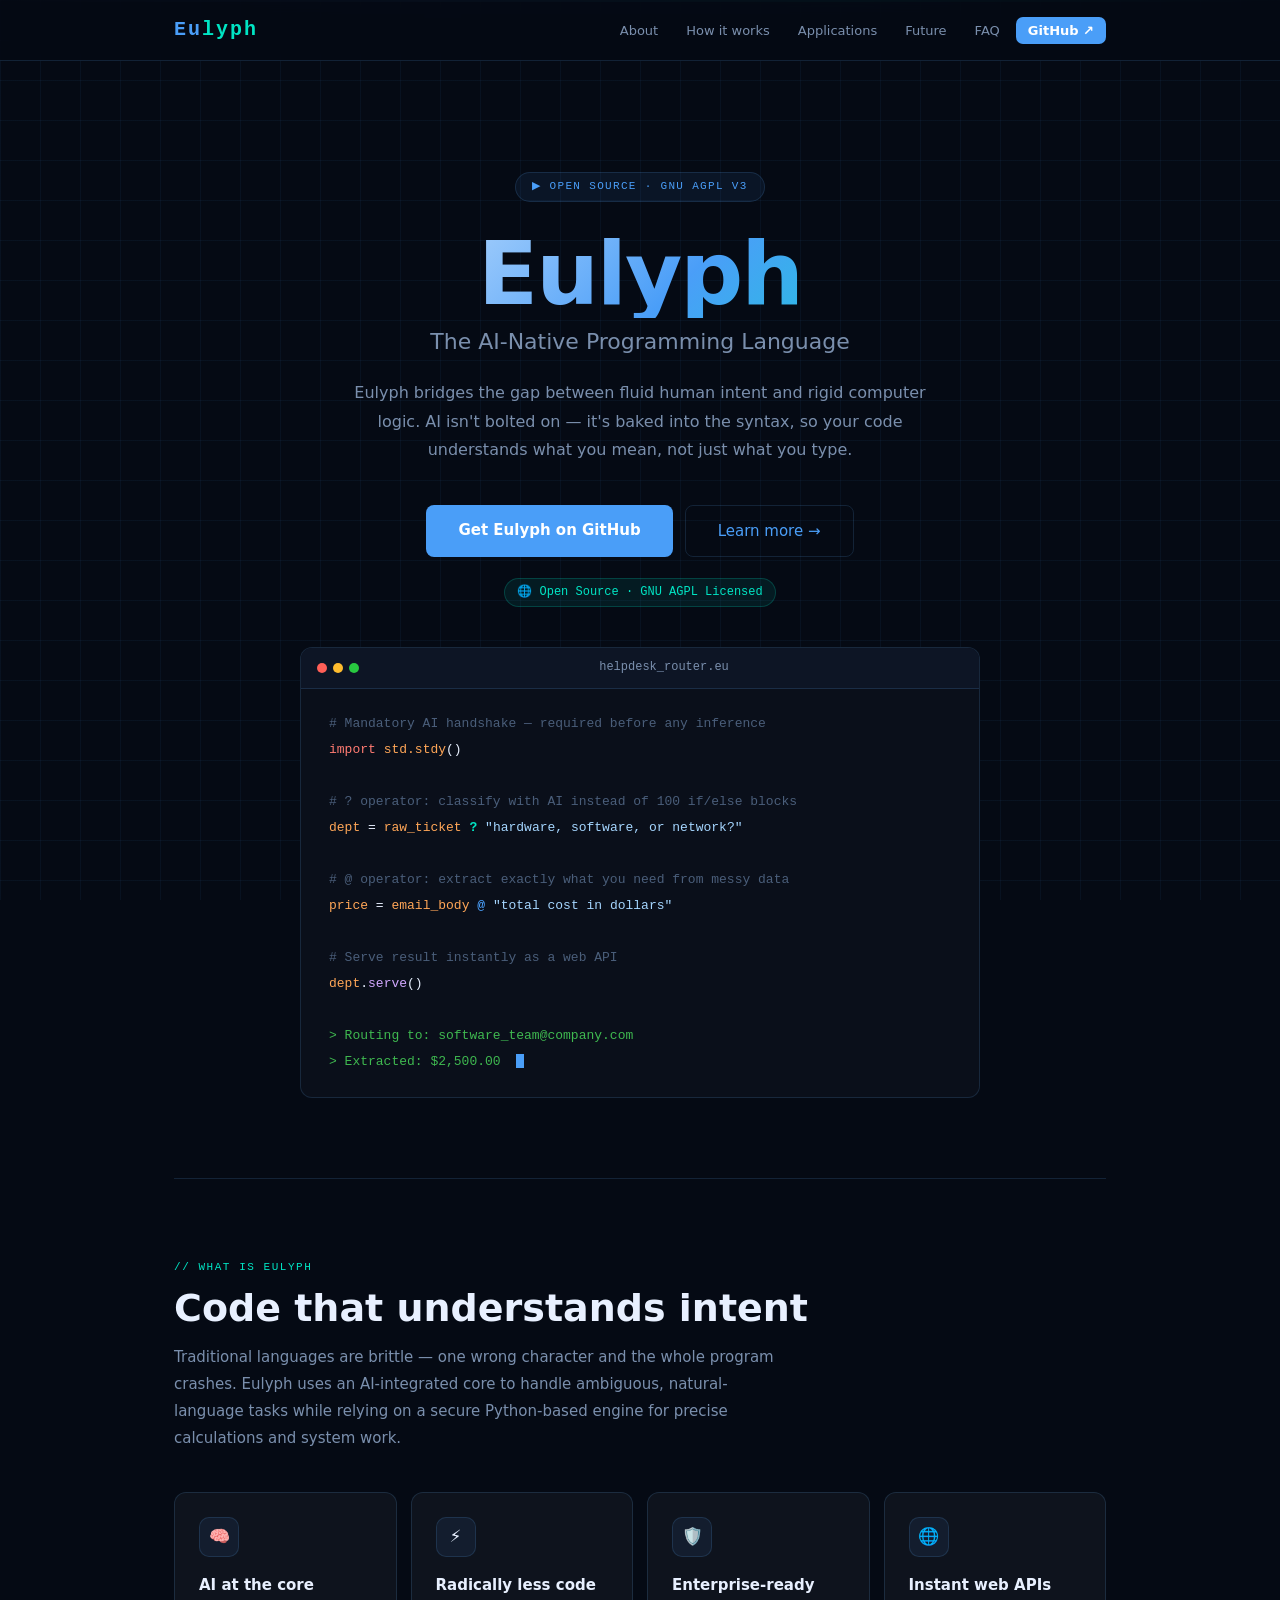
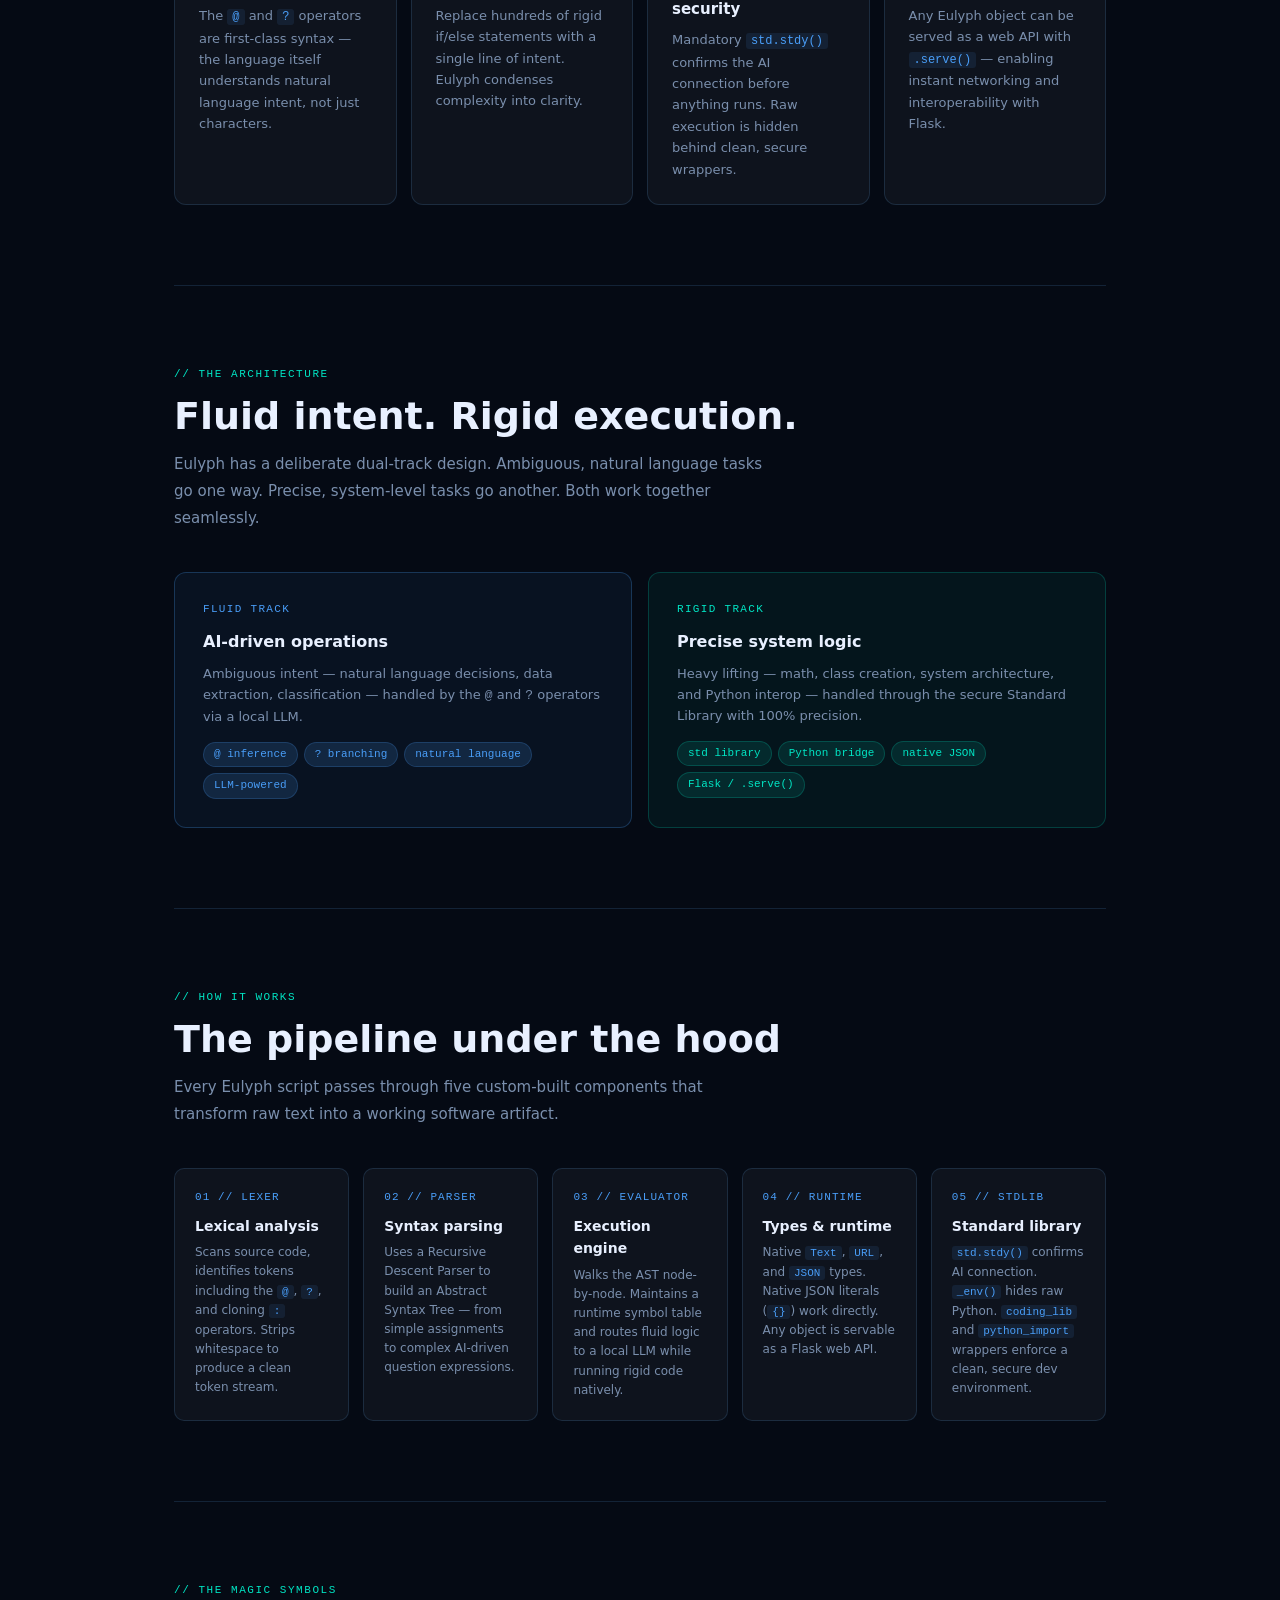
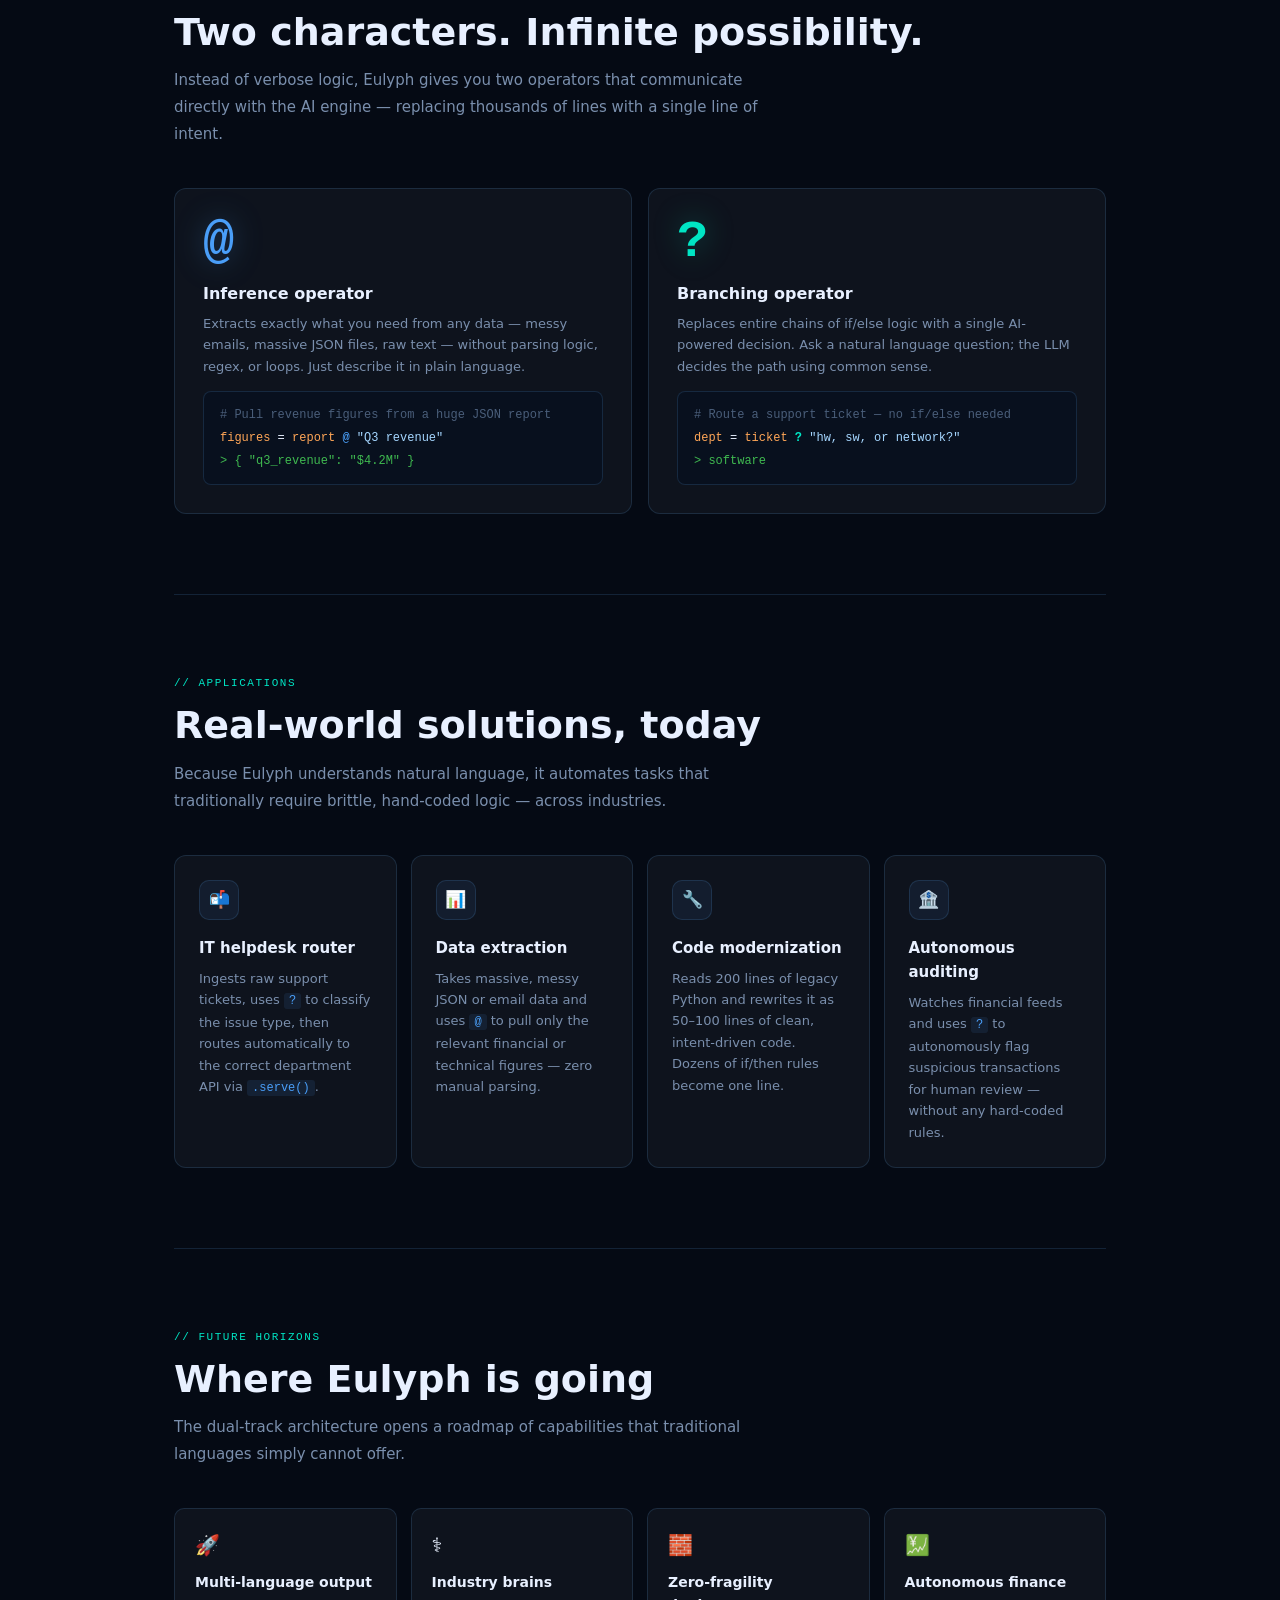
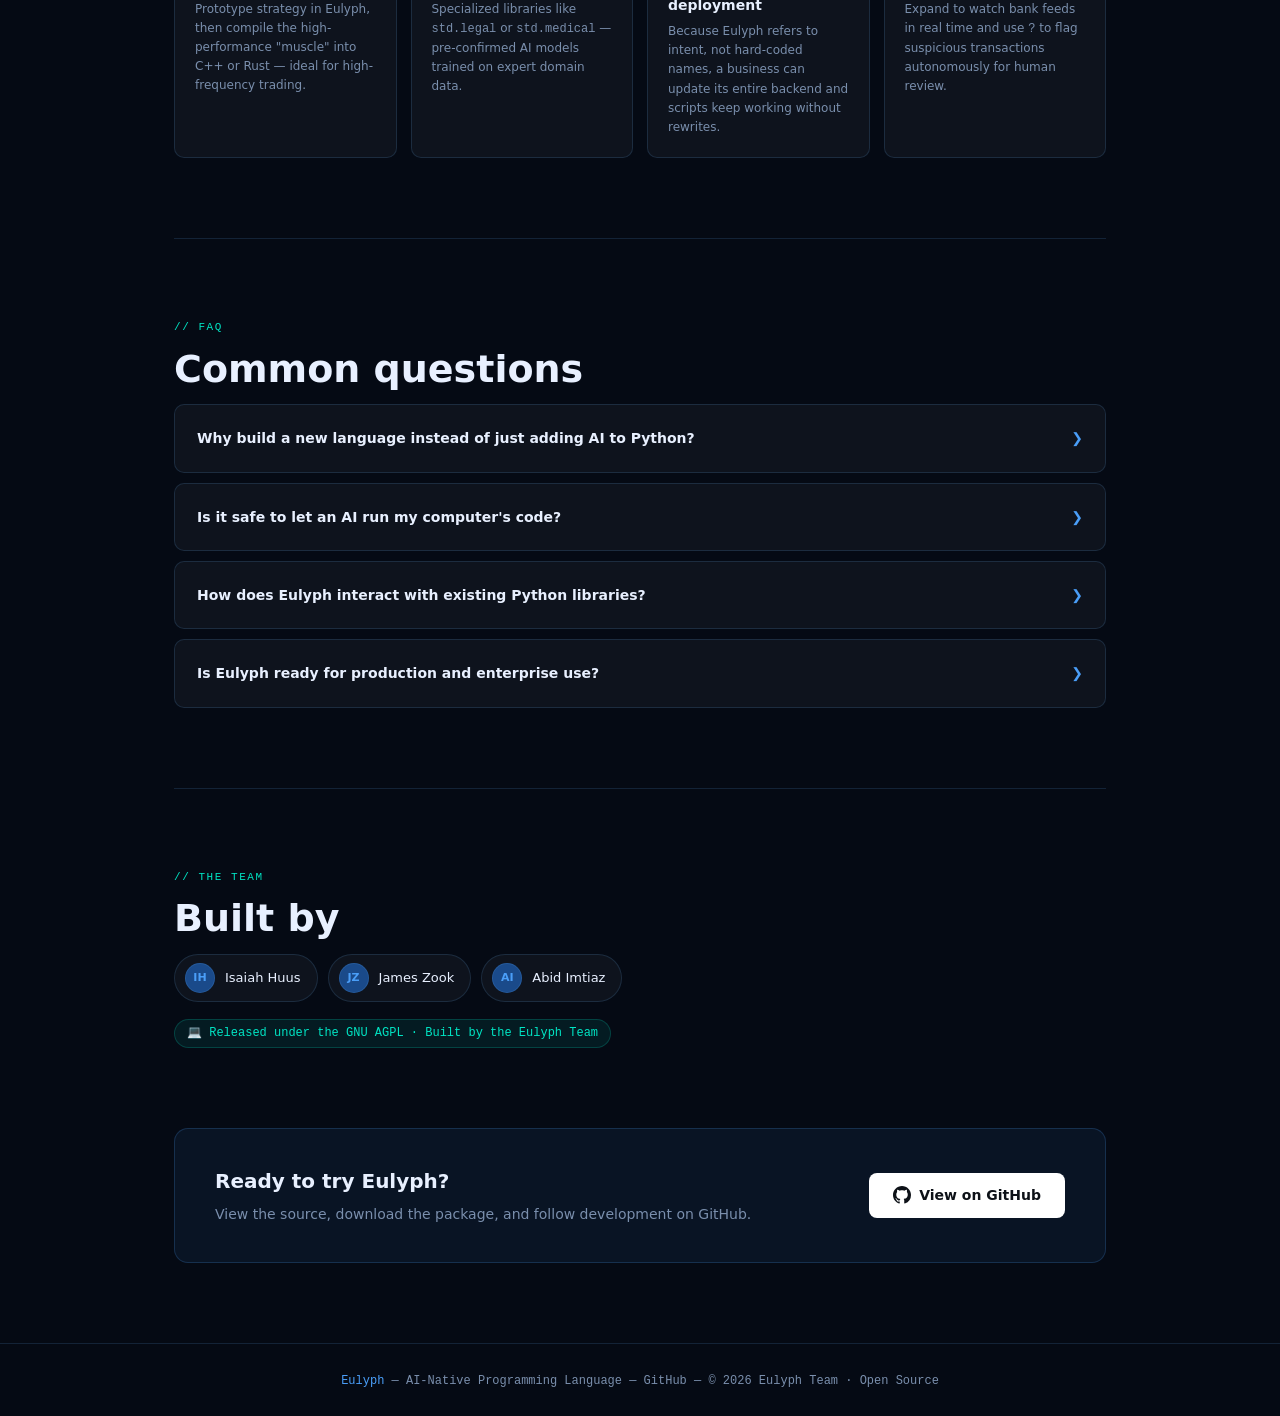
==== index.html @ b2eb3853 "Update GitHub links in index.html" ====
<!DOCTYPE html>
<html lang="en">
<head>
<meta charset="UTF-8">
<meta name="viewport" content="width=device-width, initial-scale=1.0">
<title>Eulyph — AI-Native Programming Language</title>
<style>
  *, *::before, *::after { box-sizing: border-box; margin: 0; padding: 0; }
  :root {
    --bg: #050A14; --bg2: #080f1e;
    --surface: rgba(255,255,255,0.04);
    --border: rgba(99,179,255,0.15);
    --blue: #4A9EF8; --blue-dim: #1a4a8a;
    --teal: #00E5C4;
    --text: #E8F0FF; --text-dim: #7A8FAD;
    --mono: 'Courier New', monospace;
  }
  html { scroll-behavior: smooth; }
  body { background: var(--bg); color: var(--text); font-family: -apple-system, BlinkMacSystemFont, 'Segoe UI', system-ui, sans-serif; font-size: 16px; line-height: 1.6; overflow-x: hidden; }
  body::before { content: ''; position: fixed; inset: 0; background-image: linear-gradient(rgba(74,158,248,0.06) 1px, transparent 1px), linear-gradient(90deg, rgba(74,158,248,0.06) 1px, transparent 1px); background-size: 40px 40px; pointer-events: none; z-index: 0; }
  body::after { content: ''; position: fixed; left: 0; right: 0; height: 2px; background: linear-gradient(90deg, transparent, rgba(74,158,248,0.5), rgba(0,229,196,0.5), transparent); animation: scan 6s linear infinite; pointer-events: none; z-index: 1; top: 0; }
  @keyframes scan { 0% { top: -2px; } 100% { top: 100vh; } }
  .wrap { max-width: 980px; margin: 0 auto; padding: 0 24px; position: relative; z-index: 2; }

  nav { position: sticky; top: 0; z-index: 100; background: rgba(5,10,20,0.88); backdrop-filter: blur(14px); border-bottom: 1px solid var(--border); padding: 14px 0; }
  nav .inner { max-width: 980px; margin: 0 auto; padding: 0 24px; display: flex; align-items: center; justify-content: space-between; gap: 16px; }
  .nav-logo { font-family: var(--mono); font-size: 20px; font-weight: 700; color: var(--blue); letter-spacing: 2px; text-decoration: none; flex-shrink: 0; }
  .nav-logo span { color: var(--teal); }
  .nav-links { display: flex; gap: 4px; list-style: none; flex-wrap: wrap; align-items: center; }
  .nav-links a { color: var(--text-dim); text-decoration: none; font-size: 13px; padding: 6px 12px; border-radius: 6px; transition: color .2s, background .2s; }
  .nav-links a:hover { color: var(--text); background: rgba(74,158,248,0.08); }
  .nav-cta { background: var(--blue) !important; color: #fff !important; font-weight: 600; border-radius: 7px !important; }
  .nav-cta:hover { background: #3080d0 !important; }

  .hero { padding: 110px 0 80px; text-align: center; }
  .hero-badge { display: inline-block; border: 1px solid var(--border); background: rgba(74,158,248,0.08); color: var(--blue); font-size: 11px; letter-spacing: 0.12em; text-transform: uppercase; padding: 5px 16px; border-radius: 20px; margin-bottom: 28px; font-family: var(--mono); }
  .hero h1 { font-size: clamp(52px, 8vw, 88px); font-weight: 800; letter-spacing: -2px; line-height: 1; margin-bottom: 6px; background: linear-gradient(135deg, #fff 0%, var(--blue) 55%, var(--teal) 100%); -webkit-background-clip: text; -webkit-text-fill-color: transparent; background-clip: text; }
  .hero-tagline { font-size: clamp(16px, 2.5vw, 22px); color: var(--text-dim); margin-bottom: 20px; }
  .hero-desc { max-width: 600px; margin: 0 auto 40px; font-size: 16px; color: var(--text-dim); line-height: 1.8; }
  .hero-btns { display: flex; gap: 12px; justify-content: center; flex-wrap: wrap; margin-bottom: 20px; }
  .btn-primary { background: var(--blue); color: #fff; border: none; padding: 13px 32px; border-radius: 8px; font-size: 15px; font-weight: 600; cursor: pointer; text-decoration: none; display: inline-block; transition: background .15s, transform .1s; }
  .btn-primary:hover { background: #3080d0; transform: translateY(-1px); }
  .btn-ghost { background: transparent; color: var(--blue); border: 1px solid var(--border); padding: 13px 32px; border-radius: 8px; font-size: 15px; cursor: pointer; text-decoration: none; display: inline-block; transition: background .15s; }
  .btn-ghost:hover { background: rgba(74,158,248,0.08); }
  .license-badge { display: inline-flex; align-items: center; gap: 6px; background: rgba(0,229,196,0.08); border: 1px solid rgba(0,229,196,0.2); color: var(--teal); font-size: 12px; font-family: var(--mono); padding: 4px 12px; border-radius: 20px; }

  .terminal { background: #0a0f1a; border: 1px solid var(--border); border-radius: 12px; overflow: hidden; max-width: 680px; margin: 40px auto 0; text-align: left; }
  .terminal-bar { background: #0d1525; padding: 10px 16px; display: flex; align-items: center; gap: 6px; border-bottom: 1px solid var(--border); }
  .dot { width: 10px; height: 10px; border-radius: 50%; }
  .dot-r { background: #ff5f57; } .dot-y { background: #febc2e; } .dot-g { background: #28c840; }
  .terminal-title { flex: 1; text-align: center; font-size: 12px; color: var(--text-dim); font-family: var(--mono); }
  .terminal-body { padding: 22px 28px; font-family: var(--mono); font-size: 13px; line-height: 2; }
  .cm { color: #4a5e7a; } .kw { color: #ff7b72; }
  .sym-at { color: var(--blue); font-weight: 900; }
  .sym-q  { color: var(--teal); font-weight: 900; }
  .str { color: #a5d6ff; } .fn { color: #d2a8ff; } .pl { color: #ffa657; } .out { color: #3fb950; }
  .cursor { display: inline-block; width: 8px; height: 14px; background: var(--blue); animation: blink 1.2s step-end infinite; vertical-align: middle; }
  @keyframes blink { 50% { opacity: 0; } }

  section { padding: 80px 0; }
  .divider { border: none; border-top: 1px solid var(--border); margin: 0; }
  .eyebrow { font-family: var(--mono); font-size: 11px; letter-spacing: 0.14em; text-transform: uppercase; color: var(--teal); margin-bottom: 10px; }
  .sec-title { font-size: clamp(26px, 4vw, 38px); font-weight: 700; margin-bottom: 12px; line-height: 1.2; }
  .sec-desc { color: var(--text-dim); font-size: 15px; max-width: 600px; margin-bottom: 40px; line-height: 1.8; }

  .cards { display: grid; grid-template-columns: repeat(auto-fit, minmax(210px, 1fr)); gap: 14px; }
  .card { background: var(--surface); border: 1px solid var(--border); border-radius: 12px; padding: 24px; transition: border-color .2s, background .2s; }
  .card:hover { border-color: rgba(74,158,248,0.4); background: rgba(74,158,248,0.05); }
  .card-icon { width: 40px; height: 40px; border-radius: 10px; border: 1px solid var(--border); display: flex; align-items: center; justify-content: center; font-size: 17px; margin-bottom: 16px; background: rgba(74,158,248,0.08); }
  .card h3 { font-size: 15px; font-weight: 600; margin-bottom: 8px; }
  .card p { font-size: 13px; color: var(--text-dim); line-height: 1.65; }
  .card code { font-size: 12px; background: rgba(74,158,248,0.1); padding: 1px 5px; border-radius: 3px; color: var(--blue); }

  .dual { display: grid; grid-template-columns: 1fr 1fr; gap: 16px; }
  .track { border-radius: 12px; padding: 28px; border: 1px solid; }
  .fluid-track { background: rgba(74,158,248,0.06); border-color: rgba(74,158,248,0.25); }
  .rigid-track { background: rgba(0,229,196,0.05); border-color: rgba(0,229,196,0.2); }
  .track-eyebrow { font-family: var(--mono); font-size: 11px; letter-spacing: .12em; text-transform: uppercase; margin-bottom: 10px; }
  .fluid-track .track-eyebrow { color: var(--blue); }
  .rigid-track .track-eyebrow { color: var(--teal); }
  .track h3 { font-size: 16px; font-weight: 600; margin-bottom: 8px; }
  .track p { font-size: 13px; color: var(--text-dim); line-height: 1.65; margin-bottom: 14px; }
  .tags { display: flex; flex-wrap: wrap; gap: 6px; }
  .tag { font-family: var(--mono); font-size: 11px; padding: 3px 10px; border-radius: 20px; }
  .tag-b { background: rgba(74,158,248,0.15); color: var(--blue); border: 1px solid rgba(74,158,248,0.2); }
  .tag-t { background: rgba(0,229,196,0.1); color: var(--teal); border: 1px solid rgba(0,229,196,0.2); }

  .sym-pair { display: grid; grid-template-columns: 1fr 1fr; gap: 16px; }
  .sym-card { background: var(--surface); border: 1px solid var(--border); border-radius: 12px; padding: 28px; }
  .sym-char { font-family: var(--mono); font-size: 52px; font-weight: 900; line-height: 1; margin-bottom: 12px; }
  .sym-char.at { color: var(--blue); text-shadow: 0 0 30px rgba(74,158,248,0.35); }
  .sym-char.q  { color: var(--teal); text-shadow: 0 0 30px rgba(0,229,196,0.35); }
  .sym-card h3 { font-size: 16px; font-weight: 600; margin-bottom: 6px; }
  .sym-card p  { font-size: 13px; color: var(--text-dim); line-height: 1.65; margin-bottom: 14px; }
  .mini { background: #08101e; border: 1px solid var(--border); border-radius: 8px; padding: 12px 16px; font-family: var(--mono); font-size: 12px; line-height: 1.9; }

  .engine-grid { display: grid; grid-template-columns: repeat(auto-fit, minmax(175px, 1fr)); gap: 14px; }
  .e-card { background: var(--surface); border: 1px solid var(--border); border-radius: 10px; padding: 20px; }
  .e-num { font-family: var(--mono); font-size: 11px; color: var(--blue); letter-spacing: .1em; margin-bottom: 8px; }
  .e-card h3 { font-size: 14px; font-weight: 600; margin-bottom: 6px; }
  .e-card p  { font-size: 12px; color: var(--text-dim); line-height: 1.6; }
  .e-card code { font-size: 11px; background: rgba(74,158,248,0.1); padding: 1px 5px; border-radius: 3px; color: var(--blue); }

  .future-grid { display: grid; grid-template-columns: repeat(auto-fit, minmax(210px, 1fr)); gap: 14px; }
  .f-card { background: var(--surface); border: 1px solid var(--border); border-radius: 10px; padding: 20px; }
  .f-icon { font-size: 20px; margin-bottom: 10px; }
  .f-card h3 { font-size: 14px; font-weight: 600; margin-bottom: 6px; }
  .f-card p  { font-size: 12px; color: var(--text-dim); line-height: 1.6; }

  .faq { display: flex; flex-direction: column; gap: 10px; }
  .faq-item { background: var(--surface); border: 1px solid var(--border); border-radius: 10px; padding: 22px; cursor: pointer; transition: border-color .2s; }
  .faq-item:hover { border-color: rgba(74,158,248,0.35); }
  .faq-q { font-size: 14px; font-weight: 600; display: flex; justify-content: space-between; align-items: center; gap: 12px; }
  .faq-arrow { color: var(--blue); transition: transform .2s; flex-shrink: 0; }
  .faq-item.open .faq-arrow { transform: rotate(90deg); }
  .faq-a { font-size: 13px; color: var(--text-dim); line-height: 1.7; margin-top: 10px; display: none; }
  .faq-item.open .faq-a { display: block; }

  .team-chips { display: flex; gap: 10px; flex-wrap: wrap; margin-bottom: 16px; }
  .chip { display: flex; align-items: center; gap: 10px; background: var(--surface); border: 1px solid var(--border); border-radius: 30px; padding: 8px 16px 8px 10px; font-size: 13px; }
  .avatar { width: 30px; height: 30px; border-radius: 50%; background: var(--blue-dim); border: 1px solid var(--border); display: flex; align-items: center; justify-content: center; font-size: 11px; font-weight: 700; color: var(--blue); }

  .gh-banner { background: rgba(74,158,248,0.07); border: 1px solid rgba(74,158,248,0.2); border-radius: 14px; padding: 36px 40px; display: flex; align-items: center; justify-content: space-between; gap: 24px; flex-wrap: wrap; margin-bottom: 80px; }
  .gh-banner h3 { font-size: 20px; font-weight: 700; margin-bottom: 6px; }
  .gh-banner p  { font-size: 14px; color: var(--text-dim); }
  .gh-btn { display: inline-flex; align-items: center; gap: 8px; background: #fff; color: #0d1117; padding: 11px 24px; border-radius: 8px; font-size: 14px; font-weight: 700; text-decoration: none; flex-shrink: 0; transition: background .15s; }
  .gh-btn:hover { background: #e6edf3; }
  .gh-icon { width: 18px; height: 18px; }

  footer { border-top: 1px solid var(--border); padding: 28px 0; text-align: center; font-family: var(--mono); font-size: 12px; color: var(--text-dim); position: relative; z-index: 2; }
  footer span { color: var(--blue); }
  footer a { color: var(--text-dim); text-decoration: none; }
  footer a:hover { color: var(--blue); }

  @media (max-width: 600px) {
    .sym-pair, .dual { grid-template-columns: 1fr; }
    .hide-sm { display: none; }
    .gh-banner { flex-direction: column; text-align: center; }
  }
</style>
</head>
<body>

<nav>
  <div class="inner">
    <a class="nav-logo" href="#">Eu<span>lyph</span></a>
    <ul class="nav-links">
      <li class="hide-sm"><a href="#about">About</a></li>
      <li class="hide-sm"><a href="#how-it-works">How it works</a></li>
      <li class="hide-sm"><a href="#applications">Applications</a></li>
      <li class="hide-sm"><a href="#future">Future</a></li>
      <li class="hide-sm"><a href="#faq">FAQ</a></li>
      <li><a href="https://github.com/GermanRacc00n/Eulyph" target="_blank" class="nav-cta">GitHub ↗</a></li>
    </ul>
  </div>
</nav>

<div class="wrap">

  <div class="hero">
    <div class="hero-badge">&#x25B6; Open Source · GNU AGPL v3</div>
    <h1>Eulyph</h1>
    <div class="hero-tagline">The AI-Native Programming Language</div>
    <div class="hero-desc">Eulyph bridges the gap between fluid human intent and rigid computer logic. AI isn't bolted on — it's baked into the syntax, so your code understands what you mean, not just what you type.</div>
    <div class="hero-btns">
      <a href="https://github.com/" target="_blank" class="btn-primary">Get Eulyph on GitHub</a>
      <a href="#about" class="btn-ghost">Learn more &#x2192;</a>
    </div>
    <span class="license-badge">&#x1F310; Open Source · GNU AGPL Licensed</span>
    <div class="terminal">
      <div class="terminal-bar">
        <span class="dot dot-r"></span><span class="dot dot-y"></span><span class="dot dot-g"></span>
        <span class="terminal-title">helpdesk_router.eu</span>
      </div>
      <div class="terminal-body">
        <div><span class="cm"># Mandatory AI handshake — required before any inference</span></div>
        <div><span class="kw">import</span> <span class="pl">std.stdy</span>()</div>
        <div>&nbsp;</div>
        <div><span class="cm"># ? operator: classify with AI instead of 100 if/else blocks</span></div>
        <div><span class="pl">dept</span> = <span class="pl">raw_ticket</span> <span class="sym-q">?</span> <span class="str">"hardware, software, or network?"</span></div>
        <div>&nbsp;</div>
        <div><span class="cm"># @ operator: extract exactly what you need from messy data</span></div>
        <div><span class="pl">price</span> = <span class="pl">email_body</span> <span class="sym-at">@</span> <span class="str">"total cost in dollars"</span></div>
        <div>&nbsp;</div>
        <div><span class="cm"># Serve result instantly as a web API</span></div>
        <div><span class="pl">dept</span>.<span class="fn">serve</span>()</div>
        <div>&nbsp;</div>
        <div><span class="out">&gt; Routing to: software_team@company.com</span></div>
        <div><span class="out">&gt; Extracted: $2,500.00 &nbsp;</span><span class="cursor"></span></div>
      </div>
    </div>
  </div>

  <hr class="divider">

  <section id="about">
    <div class="eyebrow">// what is eulyph</div>
    <div class="sec-title">Code that understands intent</div>
    <div class="sec-desc">Traditional languages are brittle — one wrong character and the whole program crashes. Eulyph uses an AI-integrated core to handle ambiguous, natural-language tasks while relying on a secure Python-based engine for precise calculations and system work.</div>
    <div class="cards">
      <div class="card">
        <div class="card-icon">&#x1F9E0;</div>
        <h3>AI at the core</h3>
        <p>The <code>@</code> and <code>?</code> operators are first-class syntax — the language itself understands natural language intent, not just characters.</p>
      </div>
      <div class="card">
        <div class="card-icon">&#x26A1;</div>
        <h3>Radically less code</h3>
        <p>Replace hundreds of rigid if/else statements with a single line of intent. Eulyph condenses complexity into clarity.</p>
      </div>
      <div class="card">
        <div class="card-icon">&#x1F6E1;&#xFE0F;</div>
        <h3>Enterprise-ready security</h3>
        <p>Mandatory <code>std.stdy()</code> confirms the AI connection before anything runs. Raw execution is hidden behind clean, secure wrappers.</p>
      </div>
      <div class="card">
        <div class="card-icon">&#x1F310;</div>
        <h3>Instant web APIs</h3>
        <p>Any Eulyph object can be served as a web API with <code>.serve()</code> — enabling instant networking and interoperability with Flask.</p>
      </div>
    </div>
  </section>

  <hr class="divider">

  <section>
    <div class="eyebrow">// the architecture</div>
    <div class="sec-title">Fluid intent. Rigid execution.</div>
    <div class="sec-desc">Eulyph has a deliberate dual-track design. Ambiguous, natural language tasks go one way. Precise, system-level tasks go another. Both work together seamlessly.</div>
    <div class="dual">
      <div class="track fluid-track">
        <div class="track-eyebrow">Fluid track</div>
        <h3>AI-driven operations</h3>
        <p>Ambiguous intent — natural language decisions, data extraction, classification — handled by the <code>@</code> and <code>?</code> operators via a local LLM.</p>
        <div class="tags">
          <span class="tag tag-b">@ inference</span>
          <span class="tag tag-b">? branching</span>
          <span class="tag tag-b">natural language</span>
          <span class="tag tag-b">LLM-powered</span>
        </div>
      </div>
      <div class="track rigid-track">
        <div class="track-eyebrow">Rigid track</div>
        <h3>Precise system logic</h3>
        <p>Heavy lifting — math, class creation, system architecture, and Python interop — handled through the secure Standard Library with 100% precision.</p>
        <div class="tags">
          <span class="tag tag-t">std library</span>
          <span class="tag tag-t">Python bridge</span>
          <span class="tag tag-t">native JSON</span>
          <span class="tag tag-t">Flask / .serve()</span>
        </div>
      </div>
    </div>
  </section>

  <hr class="divider">

  <section id="how-it-works">
    <div class="eyebrow">// how it works</div>
    <div class="sec-title">The pipeline under the hood</div>
    <div class="sec-desc">Every Eulyph script passes through five custom-built components that transform raw text into a working software artifact.</div>
    <div class="engine-grid">
      <div class="e-card">
        <div class="e-num">01 // LEXER</div>
        <h3>Lexical analysis</h3>
        <p>Scans source code, identifies tokens including the <code>@</code>, <code>?</code>, and cloning <code>:</code> operators. Strips whitespace to produce a clean token stream.</p>
      </div>
      <div class="e-card">
        <div class="e-num">02 // PARSER</div>
        <h3>Syntax parsing</h3>
        <p>Uses a Recursive Descent Parser to build an Abstract Syntax Tree — from simple assignments to complex AI-driven question expressions.</p>
      </div>
      <div class="e-card">
        <div class="e-num">03 // EVALUATOR</div>
        <h3>Execution engine</h3>
        <p>Walks the AST node-by-node. Maintains a runtime symbol table and routes fluid logic to a local LLM while running rigid code natively.</p>
      </div>
      <div class="e-card">
        <div class="e-num">04 // RUNTIME</div>
        <h3>Types &amp; runtime</h3>
        <p>Native <code>Text</code>, <code>URL</code>, and <code>JSON</code> types. Native JSON literals (<code>{}</code>) work directly. Any object is servable as a Flask web API.</p>
      </div>
      <div class="e-card">
        <div class="e-num">05 // STDLIB</div>
        <h3>Standard library</h3>
        <p><code>std.stdy()</code> confirms AI connection. <code>_env()</code> hides raw Python. <code>coding_lib</code> and <code>python_import</code> wrappers enforce a clean, secure dev environment.</p>
      </div>
    </div>
  </section>

  <hr class="divider">

  <section id="symbols">
    <div class="eyebrow">// the magic symbols</div>
    <div class="sec-title">Two characters. Infinite possibility.</div>
    <div class="sec-desc">Instead of verbose logic, Eulyph gives you two operators that communicate directly with the AI engine — replacing thousands of lines with a single line of intent.</div>
    <div class="sym-pair">
      <div class="sym-card">
        <div class="sym-char at">@</div>
        <h3>Inference operator</h3>
        <p>Extracts exactly what you need from any data — messy emails, massive JSON files, raw text — without parsing logic, regex, or loops. Just describe it in plain language.</p>
        <div class="mini">
          <div><span class="cm"># Pull revenue figures from a huge JSON report</span></div>
          <div><span class="pl">figures</span> = <span class="pl">report</span> <span class="sym-at">@</span> <span class="str">"Q3 revenue"</span></div>
          <div><span class="out">&gt; { "q3_revenue": "$4.2M" }</span></div>
        </div>
      </div>
      <div class="sym-card">
        <div class="sym-char q">?</div>
        <h3>Branching operator</h3>
        <p>Replaces entire chains of if/else logic with a single AI-powered decision. Ask a natural language question; the LLM decides the path using common sense.</p>
        <div class="mini">
          <div><span class="cm"># Route a support ticket — no if/else needed</span></div>
          <div><span class="pl">dept</span> = <span class="pl">ticket</span> <span class="sym-q">?</span> <span class="str">"hw, sw, or network?"</span></div>
          <div><span class="out">&gt; software</span></div>
        </div>
      </div>
    </div>
  </section>

  <hr class="divider">

  <section id="applications">
    <div class="eyebrow">// applications</div>
    <div class="sec-title">Real-world solutions, today</div>
    <div class="sec-desc">Because Eulyph understands natural language, it automates tasks that traditionally require brittle, hand-coded logic — across industries.</div>
    <div class="cards">
      <div class="card">
        <div class="card-icon">&#x1F4EC;</div>
        <h3>IT helpdesk router</h3>
        <p>Ingests raw support tickets, uses <code>?</code> to classify the issue type, then routes automatically to the correct department API via <code>.serve()</code>.</p>
      </div>
      <div class="card">
        <div class="card-icon">&#x1F4CA;</div>
        <h3>Data extraction</h3>
        <p>Takes massive, messy JSON or email data and uses <code>@</code> to pull only the relevant financial or technical figures — zero manual parsing.</p>
      </div>
      <div class="card">
        <div class="card-icon">&#x1F527;</div>
        <h3>Code modernization</h3>
        <p>Reads 200 lines of legacy Python and rewrites it as 50–100 lines of clean, intent-driven code. Dozens of if/then rules become one line.</p>
      </div>
      <div class="card">
        <div class="card-icon">&#x1F3E6;</div>
        <h3>Autonomous auditing</h3>
        <p>Watches financial feeds and uses <code>?</code> to autonomously flag suspicious transactions for human review — without any hard-coded rules.</p>
      </div>
    </div>
  </section>

  <hr class="divider">

  <section id="future">
    <div class="eyebrow">// future horizons</div>
    <div class="sec-title">Where Eulyph is going</div>
    <div class="sec-desc">The dual-track architecture opens a roadmap of capabilities that traditional languages simply cannot offer.</div>
    <div class="future-grid">
      <div class="f-card">
        <div class="f-icon">&#x1F680;</div>
        <h3>Multi-language output</h3>
        <p>Prototype strategy in Eulyph, then compile the high-performance "muscle" into C++ or Rust — ideal for high-frequency trading.</p>
      </div>
      <div class="f-card">
        <div class="f-icon">&#x2695;&#xFE0F;</div>
        <h3>Industry brains</h3>
        <p>Specialized libraries like <code>std.legal</code> or <code>std.medical</code> — pre-confirmed AI models trained on expert domain data.</p>
      </div>
      <div class="f-card">
        <div class="f-icon">&#x1F9F1;</div>
        <h3>Zero-fragility deployment</h3>
        <p>Because Eulyph refers to intent, not hard-coded names, a business can update its entire backend and scripts keep working without rewrites.</p>
      </div>
      <div class="f-card">
        <div class="f-icon">&#x1F4B9;</div>
        <h3>Autonomous finance</h3>
        <p>Expand to watch bank feeds in real time and use <code>?</code> to flag suspicious transactions autonomously for human review.</p>
      </div>
    </div>
  </section>

  <hr class="divider">

  <section id="faq">
    <div class="eyebrow">// faq</div>
    <div class="sec-title">Common questions</div>
    <div class="faq">
      <div class="faq-item" onclick="this.classList.toggle('open')">
        <div class="faq-q">Why build a new language instead of just adding AI to Python? <span class="faq-arrow">&#x276F;</span></div>
        <div class="faq-a">Eulyph treats AI as a native part of the language. By baking <code>@</code> and <code>?</code> directly into the syntax, developers write fluid intent rather than rigid mechanical steps — something no Python add-on can replicate. The language itself understands what you mean.</div>
      </div>
      <div class="faq-item" onclick="this.classList.toggle('open')">
        <div class="faq-q">Is it safe to let an AI run my computer's code? <span class="faq-arrow">&#x276F;</span></div>
        <div class="faq-a">Yes. No script can run without <code>std.stdy()</code> confirming a connection to a safe, approved local model. The raw <code>env()</code> function is renamed to <code>_env()</code> and hidden, forcing all execution through secure <code>coding</code> and <code>python_import</code> wrappers that prevent malicious execution.</div>
      </div>
      <div class="faq-item" onclick="this.classList.toggle('open')">
        <div class="faq-q">How does Eulyph interact with existing Python libraries? <span class="faq-arrow">&#x276F;</span></div>
        <div class="faq-a">Eulyph supports an "extern" mechanism for importing standard Python modules directly — giving access to Python's entire ecosystem. The <code>python_import</code> wrapper handles this securely, and native JSON literals allow complex data to be passed as Python-style keyword arguments with full precision.</div>
      </div>
      <div class="faq-item" onclick="this.classList.toggle('open')">
        <div class="faq-q">Is Eulyph ready for production and enterprise use? <span class="faq-arrow">&#x276F;</span></div>
        <div class="faq-a">Yes — that's a core design goal. The Standard Library, mandatory <code>std.stdy()</code>, secure wrappers, native JSON, and the <code>.serve()</code> web API are all built for production. The dual-track fluid/rigid architecture ensures flexibility for AI tasks and robustness for software engineering.</div>
      </div>
    </div>
  </section>

  <hr class="divider">

  <section id="team">
    <div class="eyebrow">// the team</div>
    <div class="sec-title">Built by</div>
    <div class="team-chips">
      <div class="chip"><div class="avatar">IH</div> Isaiah Huus</div>
      <div class="chip"><div class="avatar">JZ</div> James Zook</div>
      <div class="chip"><div class="avatar">AI</div> Abid Imtiaz</div>
    </div>
    <span class="license-badge">&#x1F4BB; Released under the GNU AGPL · Built by the Eulyph Team</span>
  </section>

  <div class="gh-banner">
    <div>
      <h3>Ready to try Eulyph?</h3>
      <p>View the source, download the package, and follow development on GitHub.</p>
    </div>
    <a href="https://github.com/GermanRacc00n/Eulyph" target="_blank" class="gh-btn">
      <svg class="gh-icon" viewBox="0 0 24 24" fill="currentColor"><path d="M12 0C5.37 0 0 5.37 0 12c0 5.31 3.435 9.795 8.205 11.385.6.105.825-.255.825-.57 0-.285-.015-1.23-.015-2.235-3.015.555-3.795-.735-4.035-1.41-.135-.345-.72-1.41-1.23-1.695-.42-.225-1.02-.78-.015-.795.945-.015 1.62.87 1.845 1.23 1.08 1.815 2.805 1.305 3.495.99.105-.78.42-1.305.765-1.605-2.67-.3-5.46-1.335-5.46-5.925 0-1.305.465-2.385 1.23-3.225-.12-.3-.54-1.53.12-3.18 0 0 1.005-.315 3.3 1.23.96-.27 1.98-.405 3-.405s2.04.135 3 .405c2.295-1.56 3.3-1.23 3.3-1.23.66 1.65.24 2.88.12 3.18.765.84 1.23 1.905 1.23 3.225 0 4.605-2.805 5.625-5.475 5.925.435.375.81 1.095.81 2.22 0 1.605-.015 2.895-.015 3.3 0 .315.225.69.825.57A12.02 12.02 0 0024 12c0-6.63-5.37-12-12-12z"/></svg>
      View on GitHub
    </a>
  </div>

</div>

<footer>
  <span>Eulyph</span> &mdash; AI-Native Programming Language &mdash;
  <a href="https://github.com/GermanRacc00n/Eulyph" target="_blank">GitHub</a> &mdash;
  &copy; 2026 Eulyph Team · Open Source
</footer>

</body>
</html>
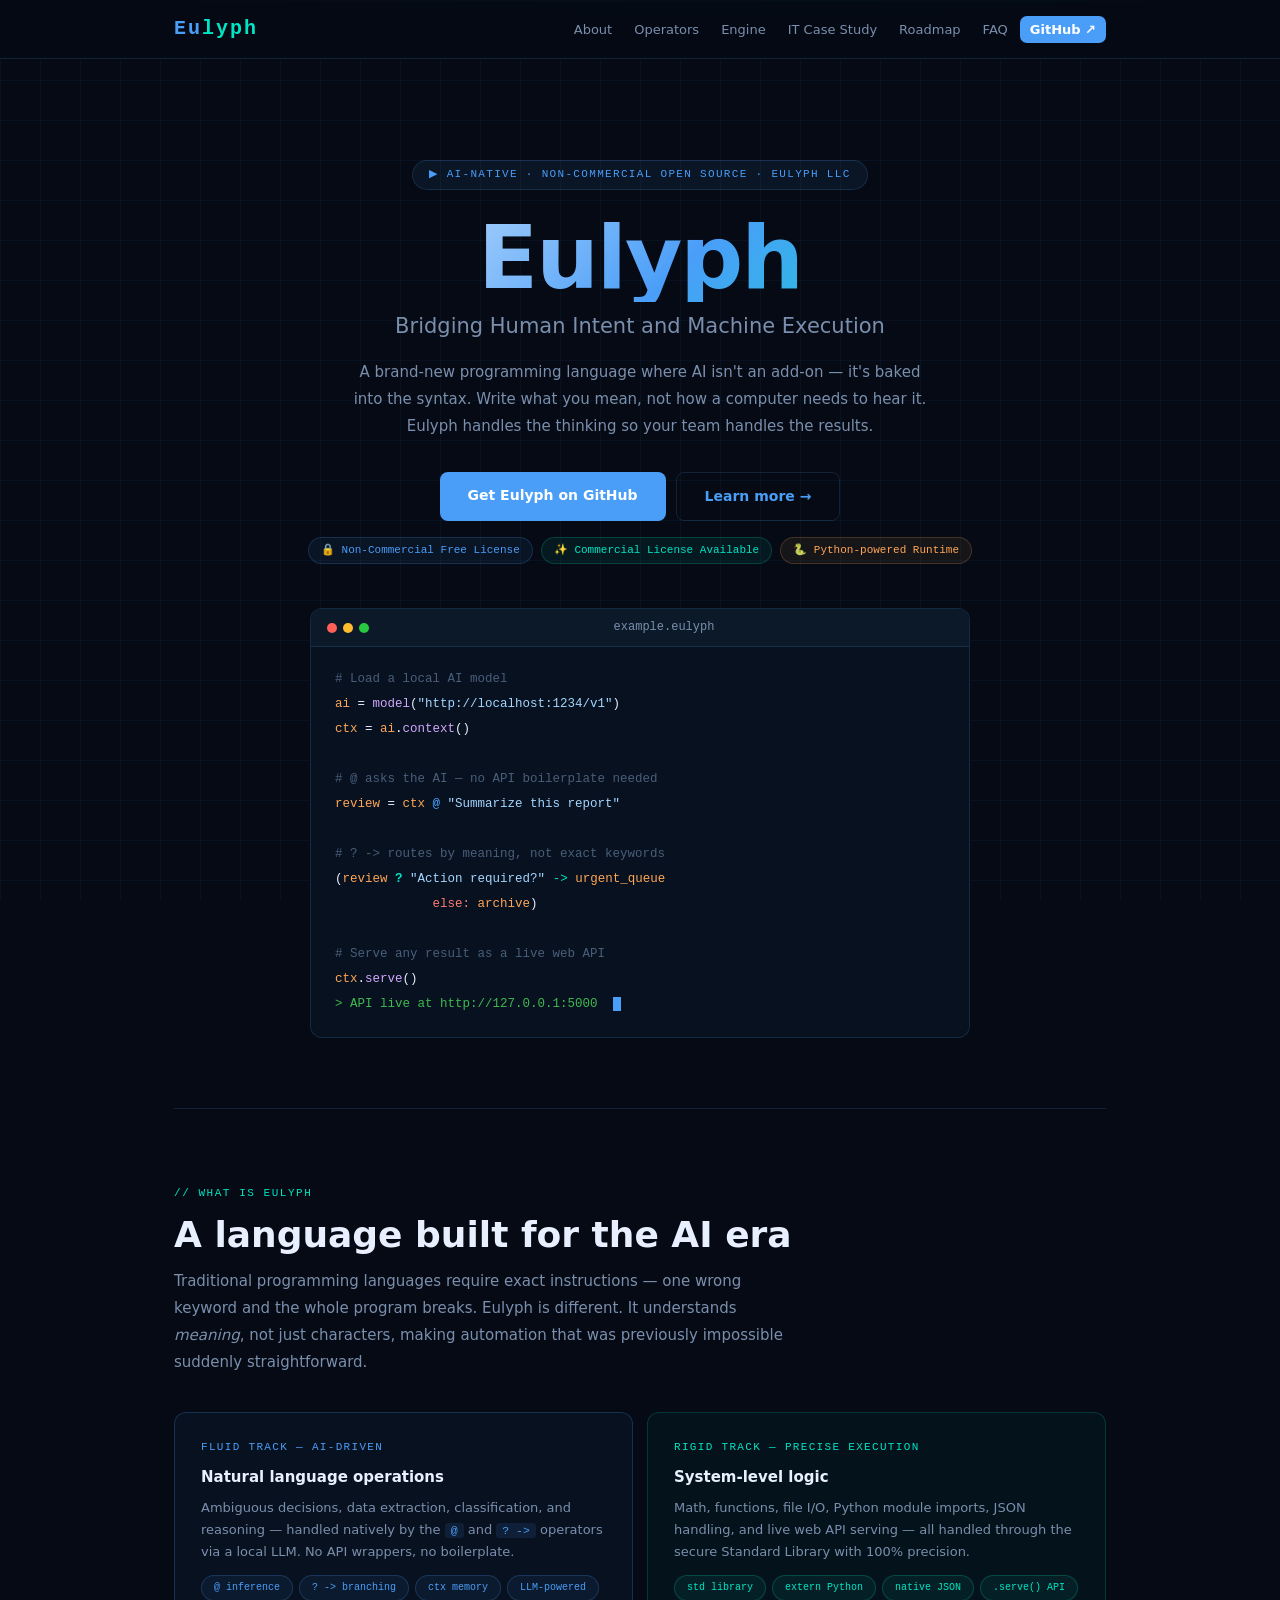
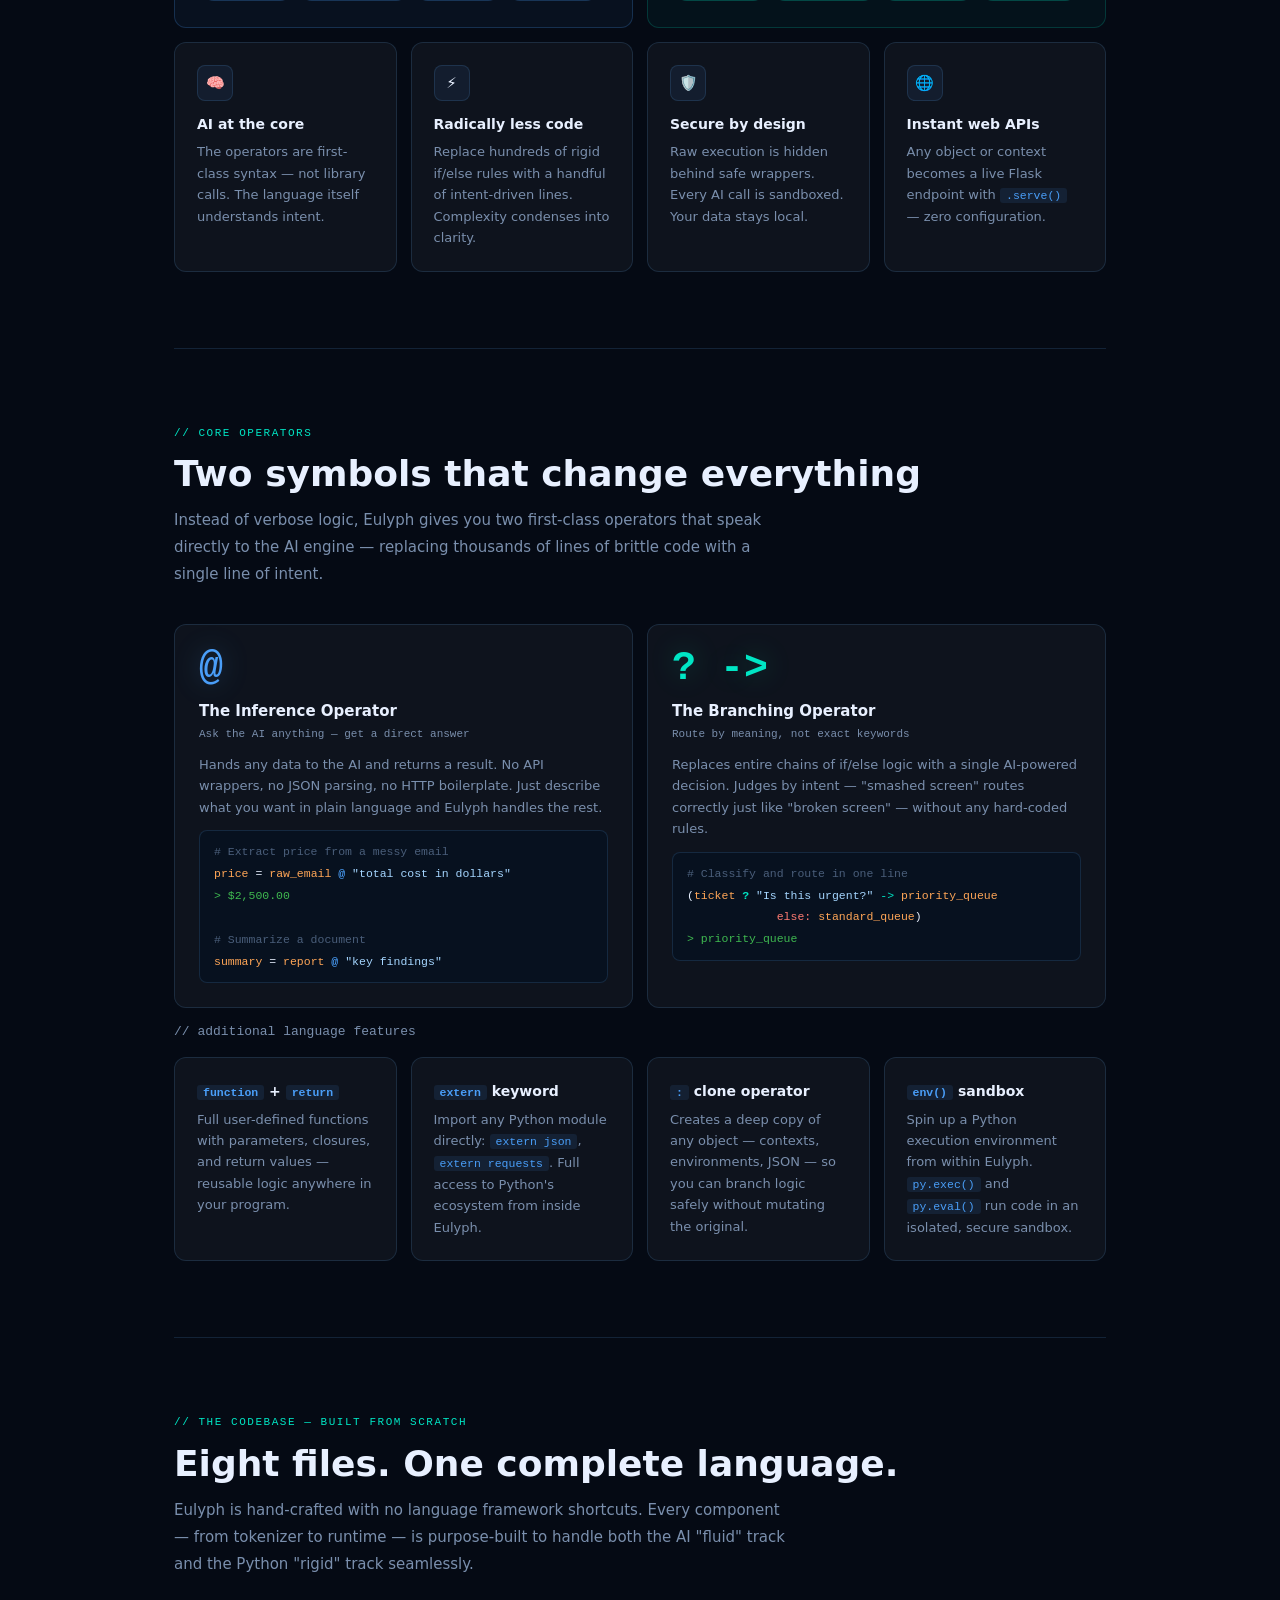
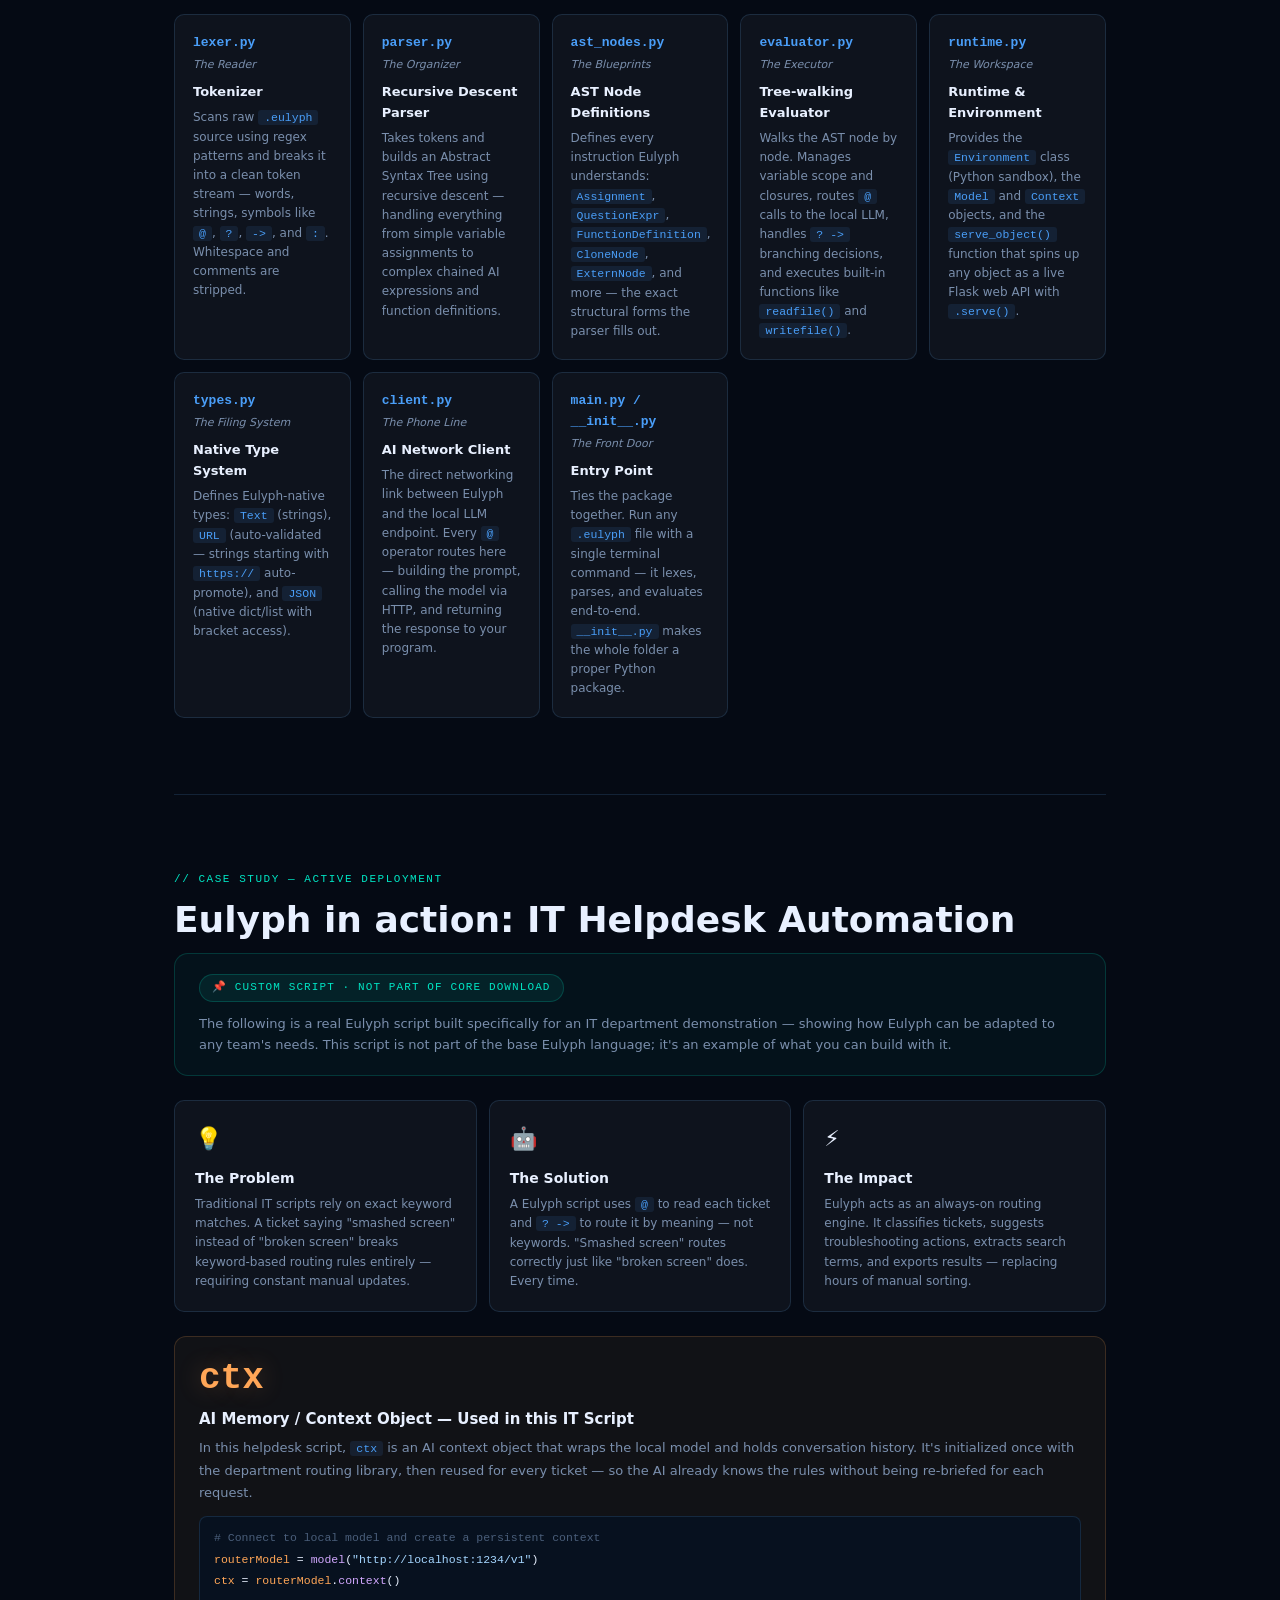
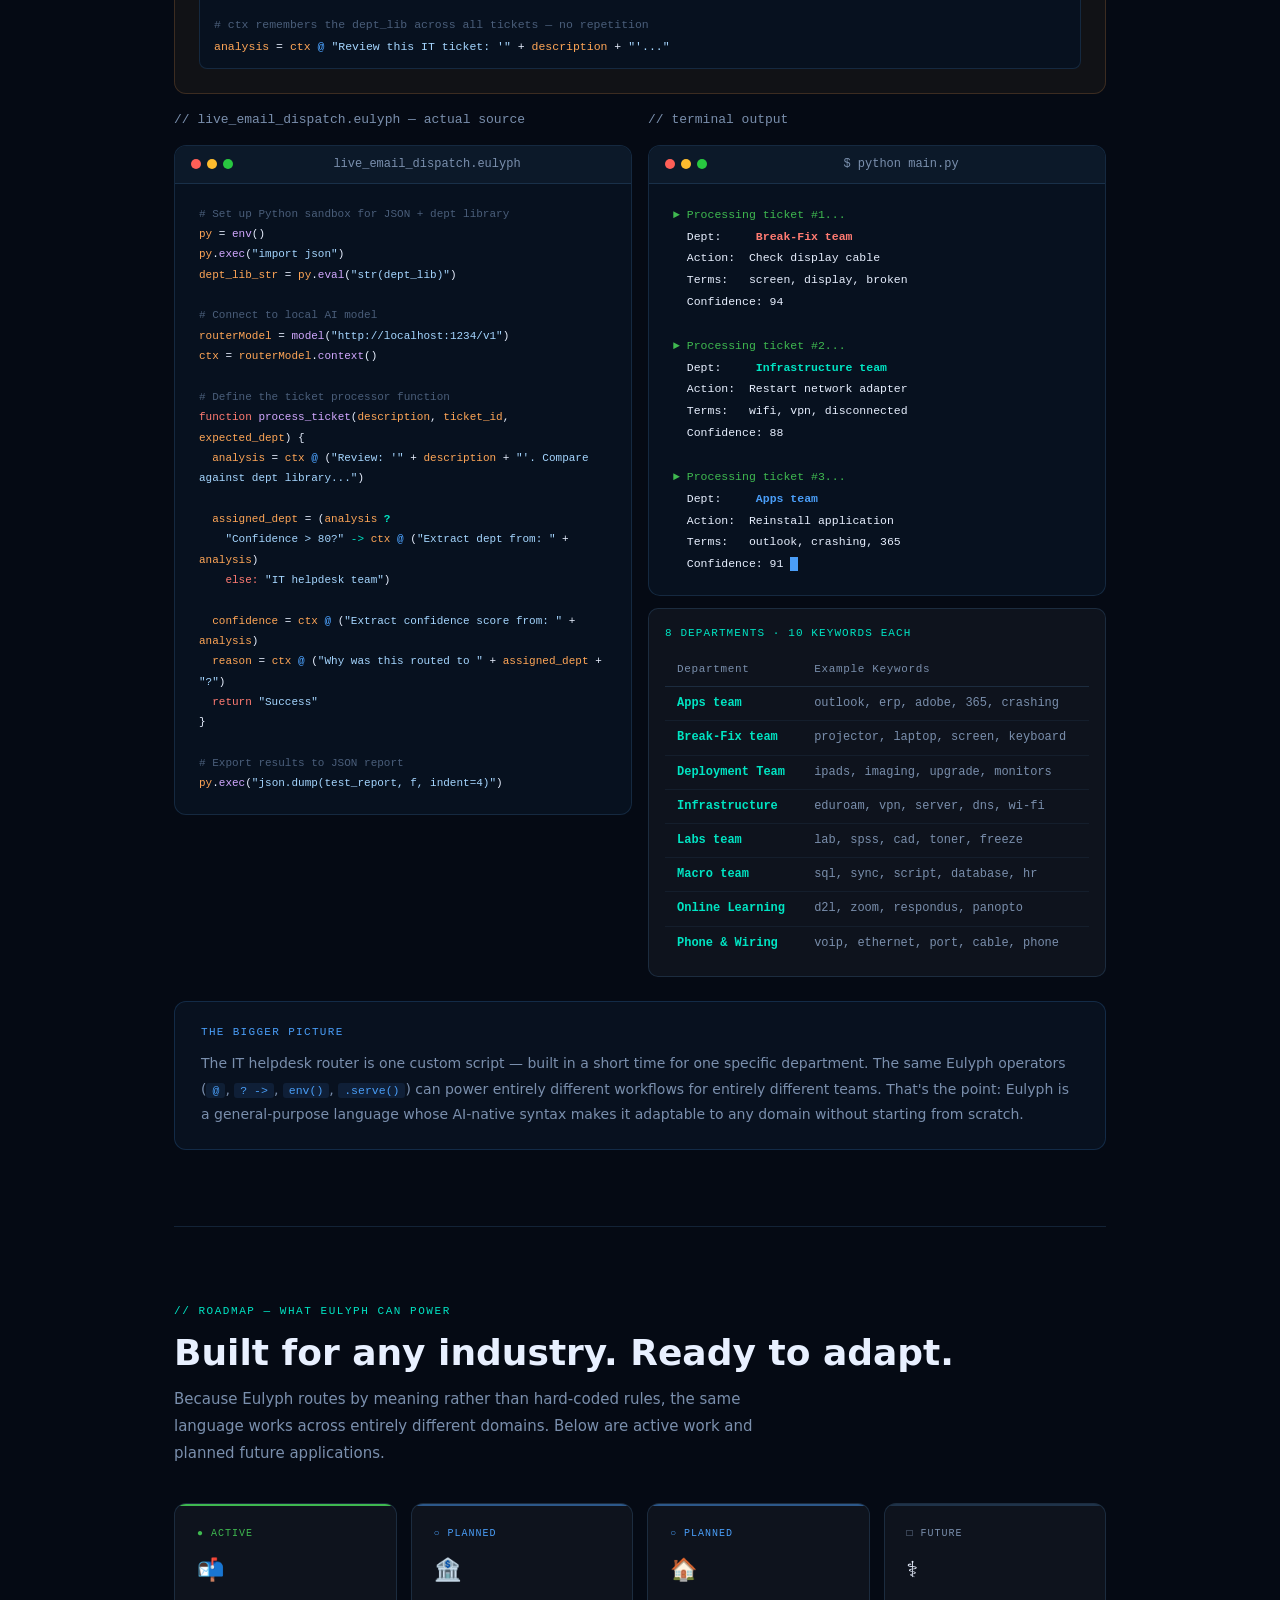
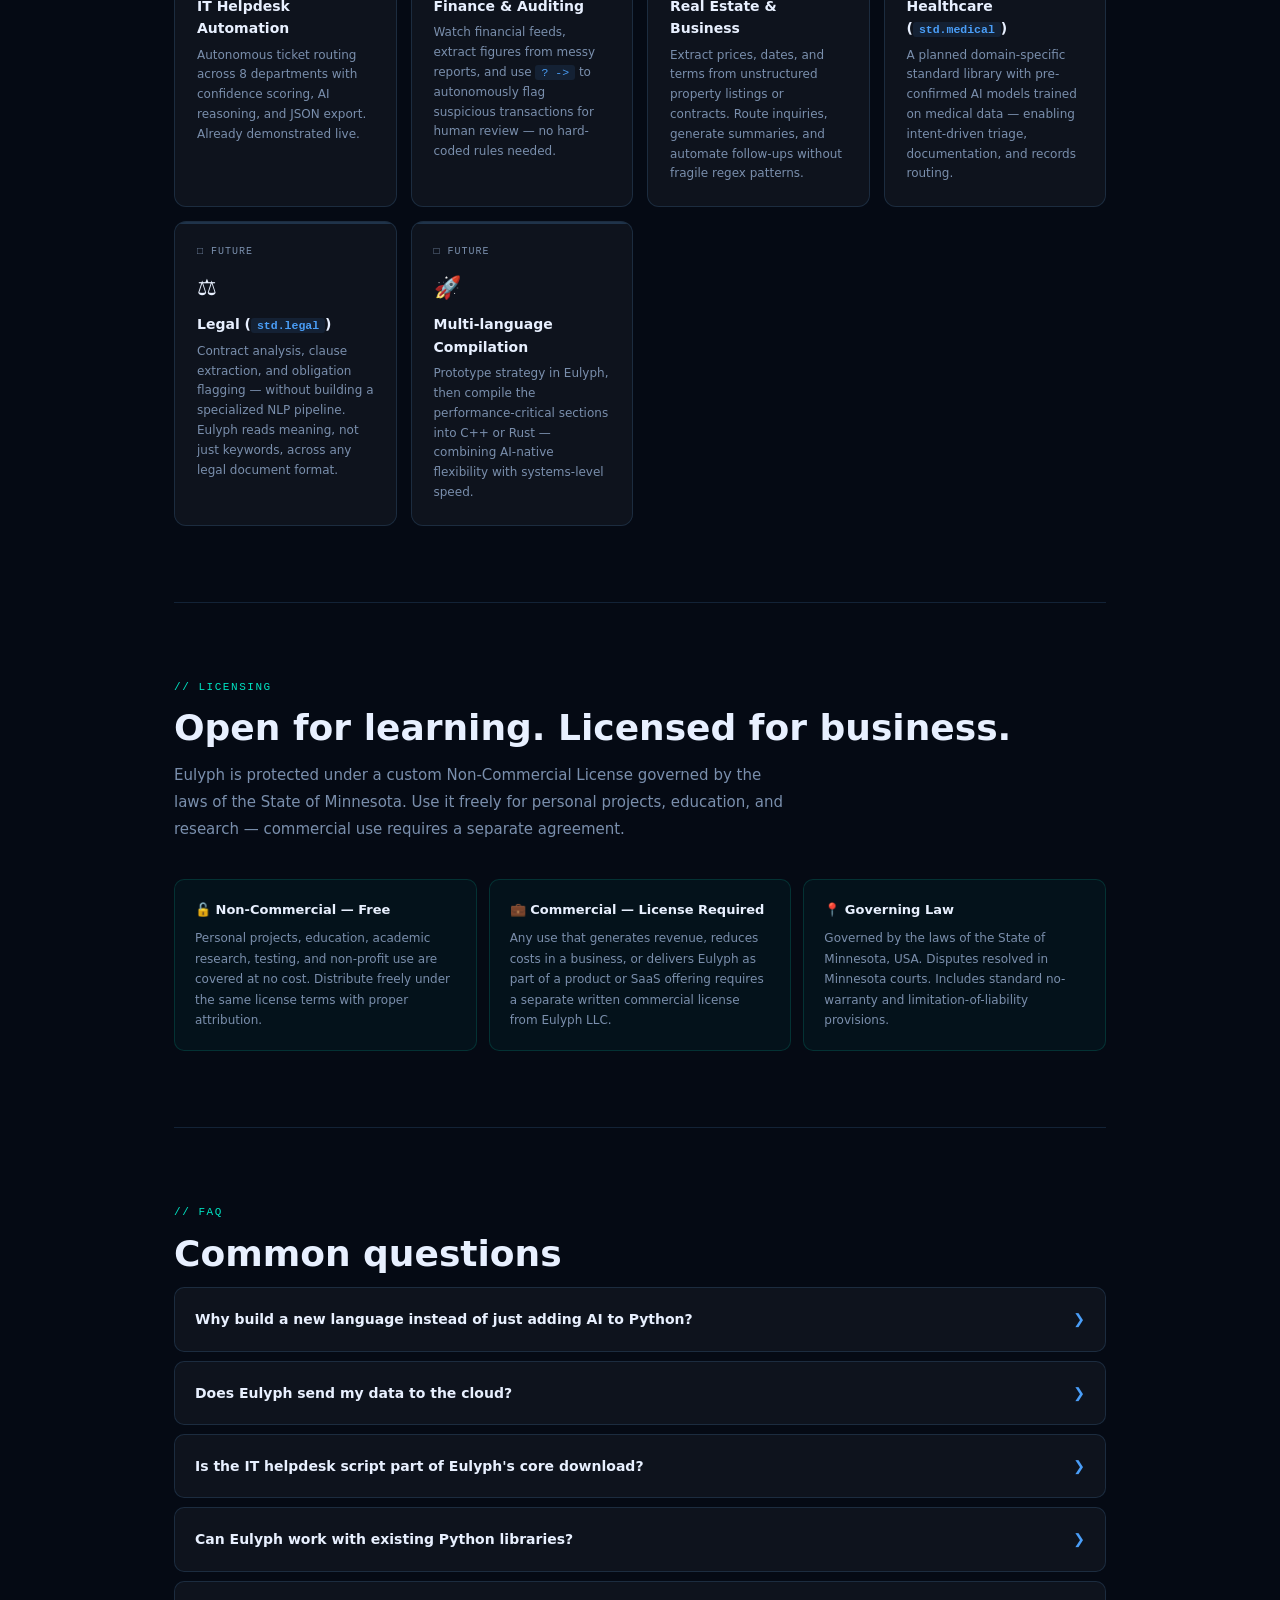
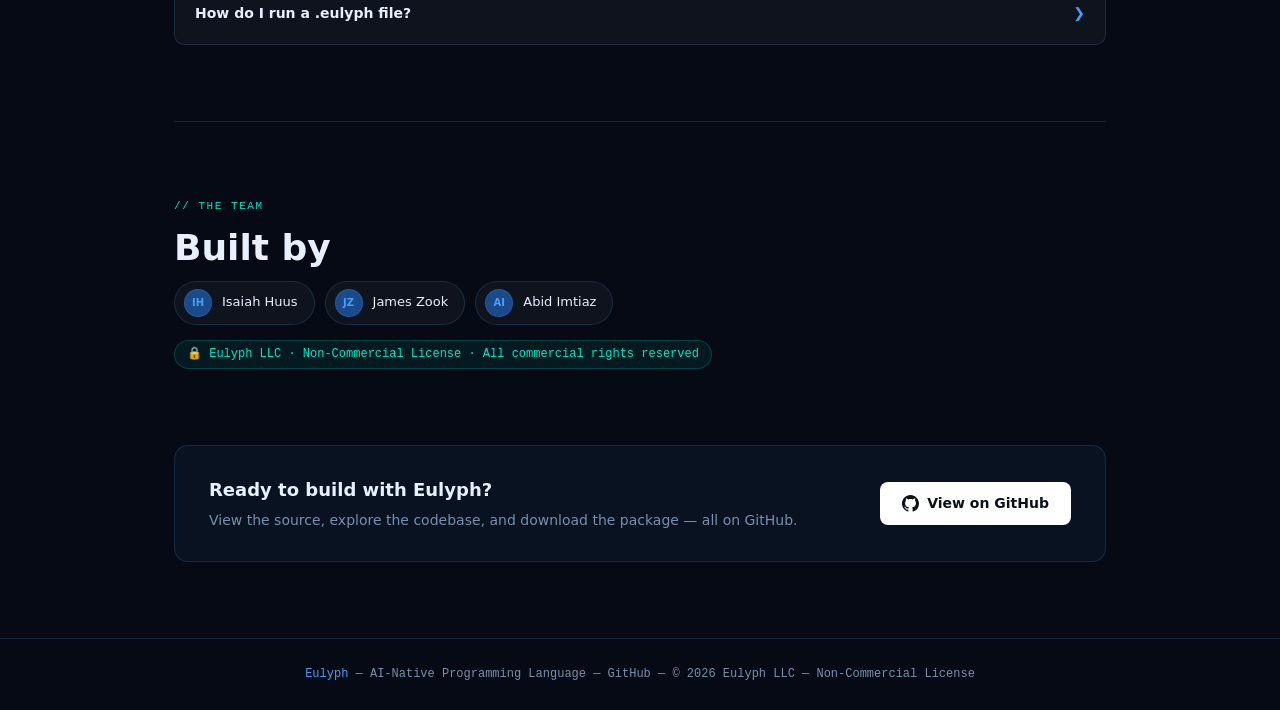
==== commit d694eec4: "Add files via upload" ====
--- a/index.html
+++ b/index.html
@@ -5,406 +5,632 @@
 <meta name="viewport" content="width=device-width, initial-scale=1.0">
 <title>Eulyph — AI-Native Programming Language</title>
 <style>
-  *, *::before, *::after { box-sizing: border-box; margin: 0; padding: 0; }
-  :root {
-    --bg: #050A14; --bg2: #080f1e;
-    --surface: rgba(255,255,255,0.04);
-    --border: rgba(99,179,255,0.15);
-    --blue: #4A9EF8; --blue-dim: #1a4a8a;
-    --teal: #00E5C4;
-    --text: #E8F0FF; --text-dim: #7A8FAD;
-    --mono: 'Courier New', monospace;
+  *,*::before,*::after{box-sizing:border-box;margin:0;padding:0}
+  :root{
+    --bg:#050A14;--surface:rgba(255,255,255,0.04);
+    --border:rgba(99,179,255,0.15);
+    --blue:#4A9EF8;--blue-dim:#1a4a8a;
+    --teal:#00E5C4;--green:#3fb950;
+    --orange:#ffa657;--purple:#d2a8ff;--red:#ff7b72;
+    --text:#E8F0FF;--text-dim:#7A8FAD;
+    --mono:'Courier New',monospace;
   }
-  html { scroll-behavior: smooth; }
-  body { background: var(--bg); color: var(--text); font-family: -apple-system, BlinkMacSystemFont, 'Segoe UI', system-ui, sans-serif; font-size: 16px; line-height: 1.6; overflow-x: hidden; }
-  body::before { content: ''; position: fixed; inset: 0; background-image: linear-gradient(rgba(74,158,248,0.06) 1px, transparent 1px), linear-gradient(90deg, rgba(74,158,248,0.06) 1px, transparent 1px); background-size: 40px 40px; pointer-events: none; z-index: 0; }
-  body::after { content: ''; position: fixed; left: 0; right: 0; height: 2px; background: linear-gradient(90deg, transparent, rgba(74,158,248,0.5), rgba(0,229,196,0.5), transparent); animation: scan 6s linear infinite; pointer-events: none; z-index: 1; top: 0; }
-  @keyframes scan { 0% { top: -2px; } 100% { top: 100vh; } }
-  .wrap { max-width: 980px; margin: 0 auto; padding: 0 24px; position: relative; z-index: 2; }
-
-  nav { position: sticky; top: 0; z-index: 100; background: rgba(5,10,20,0.88); backdrop-filter: blur(14px); border-bottom: 1px solid var(--border); padding: 14px 0; }
-  nav .inner { max-width: 980px; margin: 0 auto; padding: 0 24px; display: flex; align-items: center; justify-content: space-between; gap: 16px; }
-  .nav-logo { font-family: var(--mono); font-size: 20px; font-weight: 700; color: var(--blue); letter-spacing: 2px; text-decoration: none; flex-shrink: 0; }
-  .nav-logo span { color: var(--teal); }
-  .nav-links { display: flex; gap: 4px; list-style: none; flex-wrap: wrap; align-items: center; }
-  .nav-links a { color: var(--text-dim); text-decoration: none; font-size: 13px; padding: 6px 12px; border-radius: 6px; transition: color .2s, background .2s; }
-  .nav-links a:hover { color: var(--text); background: rgba(74,158,248,0.08); }
-  .nav-cta { background: var(--blue) !important; color: #fff !important; font-weight: 600; border-radius: 7px !important; }
-  .nav-cta:hover { background: #3080d0 !important; }
-
-  .hero { padding: 110px 0 80px; text-align: center; }
-  .hero-badge { display: inline-block; border: 1px solid var(--border); background: rgba(74,158,248,0.08); color: var(--blue); font-size: 11px; letter-spacing: 0.12em; text-transform: uppercase; padding: 5px 16px; border-radius: 20px; margin-bottom: 28px; font-family: var(--mono); }
-  .hero h1 { font-size: clamp(52px, 8vw, 88px); font-weight: 800; letter-spacing: -2px; line-height: 1; margin-bottom: 6px; background: linear-gradient(135deg, #fff 0%, var(--blue) 55%, var(--teal) 100%); -webkit-background-clip: text; -webkit-text-fill-color: transparent; background-clip: text; }
-  .hero-tagline { font-size: clamp(16px, 2.5vw, 22px); color: var(--text-dim); margin-bottom: 20px; }
-  .hero-desc { max-width: 600px; margin: 0 auto 40px; font-size: 16px; color: var(--text-dim); line-height: 1.8; }
-  .hero-btns { display: flex; gap: 12px; justify-content: center; flex-wrap: wrap; margin-bottom: 20px; }
-  .btn-primary { background: var(--blue); color: #fff; border: none; padding: 13px 32px; border-radius: 8px; font-size: 15px; font-weight: 600; cursor: pointer; text-decoration: none; display: inline-block; transition: background .15s, transform .1s; }
-  .btn-primary:hover { background: #3080d0; transform: translateY(-1px); }
-  .btn-ghost { background: transparent; color: var(--blue); border: 1px solid var(--border); padding: 13px 32px; border-radius: 8px; font-size: 15px; cursor: pointer; text-decoration: none; display: inline-block; transition: background .15s; }
-  .btn-ghost:hover { background: rgba(74,158,248,0.08); }
-  .license-badge { display: inline-flex; align-items: center; gap: 6px; background: rgba(0,229,196,0.08); border: 1px solid rgba(0,229,196,0.2); color: var(--teal); font-size: 12px; font-family: var(--mono); padding: 4px 12px; border-radius: 20px; }
-
-  .terminal { background: #0a0f1a; border: 1px solid var(--border); border-radius: 12px; overflow: hidden; max-width: 680px; margin: 40px auto 0; text-align: left; }
-  .terminal-bar { background: #0d1525; padding: 10px 16px; display: flex; align-items: center; gap: 6px; border-bottom: 1px solid var(--border); }
-  .dot { width: 10px; height: 10px; border-radius: 50%; }
-  .dot-r { background: #ff5f57; } .dot-y { background: #febc2e; } .dot-g { background: #28c840; }
-  .terminal-title { flex: 1; text-align: center; font-size: 12px; color: var(--text-dim); font-family: var(--mono); }
-  .terminal-body { padding: 22px 28px; font-family: var(--mono); font-size: 13px; line-height: 2; }
-  .cm { color: #4a5e7a; } .kw { color: #ff7b72; }
-  .sym-at { color: var(--blue); font-weight: 900; }
-  .sym-q  { color: var(--teal); font-weight: 900; }
-  .str { color: #a5d6ff; } .fn { color: #d2a8ff; } .pl { color: #ffa657; } .out { color: #3fb950; }
-  .cursor { display: inline-block; width: 8px; height: 14px; background: var(--blue); animation: blink 1.2s step-end infinite; vertical-align: middle; }
-  @keyframes blink { 50% { opacity: 0; } }
-
-  section { padding: 80px 0; }
-  .divider { border: none; border-top: 1px solid var(--border); margin: 0; }
-  .eyebrow { font-family: var(--mono); font-size: 11px; letter-spacing: 0.14em; text-transform: uppercase; color: var(--teal); margin-bottom: 10px; }
-  .sec-title { font-size: clamp(26px, 4vw, 38px); font-weight: 700; margin-bottom: 12px; line-height: 1.2; }
-  .sec-desc { color: var(--text-dim); font-size: 15px; max-width: 600px; margin-bottom: 40px; line-height: 1.8; }
-
-  .cards { display: grid; grid-template-columns: repeat(auto-fit, minmax(210px, 1fr)); gap: 14px; }
-  .card { background: var(--surface); border: 1px solid var(--border); border-radius: 12px; padding: 24px; transition: border-color .2s, background .2s; }
-  .card:hover { border-color: rgba(74,158,248,0.4); background: rgba(74,158,248,0.05); }
-  .card-icon { width: 40px; height: 40px; border-radius: 10px; border: 1px solid var(--border); display: flex; align-items: center; justify-content: center; font-size: 17px; margin-bottom: 16px; background: rgba(74,158,248,0.08); }
-  .card h3 { font-size: 15px; font-weight: 600; margin-bottom: 8px; }
-  .card p { font-size: 13px; color: var(--text-dim); line-height: 1.65; }
-  .card code { font-size: 12px; background: rgba(74,158,248,0.1); padding: 1px 5px; border-radius: 3px; color: var(--blue); }
-
-  .dual { display: grid; grid-template-columns: 1fr 1fr; gap: 16px; }
-  .track { border-radius: 12px; padding: 28px; border: 1px solid; }
-  .fluid-track { background: rgba(74,158,248,0.06); border-color: rgba(74,158,248,0.25); }
-  .rigid-track { background: rgba(0,229,196,0.05); border-color: rgba(0,229,196,0.2); }
-  .track-eyebrow { font-family: var(--mono); font-size: 11px; letter-spacing: .12em; text-transform: uppercase; margin-bottom: 10px; }
-  .fluid-track .track-eyebrow { color: var(--blue); }
-  .rigid-track .track-eyebrow { color: var(--teal); }
-  .track h3 { font-size: 16px; font-weight: 600; margin-bottom: 8px; }
-  .track p { font-size: 13px; color: var(--text-dim); line-height: 1.65; margin-bottom: 14px; }
-  .tags { display: flex; flex-wrap: wrap; gap: 6px; }
-  .tag { font-family: var(--mono); font-size: 11px; padding: 3px 10px; border-radius: 20px; }
-  .tag-b { background: rgba(74,158,248,0.15); color: var(--blue); border: 1px solid rgba(74,158,248,0.2); }
-  .tag-t { background: rgba(0,229,196,0.1); color: var(--teal); border: 1px solid rgba(0,229,196,0.2); }
-
-  .sym-pair { display: grid; grid-template-columns: 1fr 1fr; gap: 16px; }
-  .sym-card { background: var(--surface); border: 1px solid var(--border); border-radius: 12px; padding: 28px; }
-  .sym-char { font-family: var(--mono); font-size: 52px; font-weight: 900; line-height: 1; margin-bottom: 12px; }
-  .sym-char.at { color: var(--blue); text-shadow: 0 0 30px rgba(74,158,248,0.35); }
-  .sym-char.q  { color: var(--teal); text-shadow: 0 0 30px rgba(0,229,196,0.35); }
-  .sym-card h3 { font-size: 16px; font-weight: 600; margin-bottom: 6px; }
-  .sym-card p  { font-size: 13px; color: var(--text-dim); line-height: 1.65; margin-bottom: 14px; }
-  .mini { background: #08101e; border: 1px solid var(--border); border-radius: 8px; padding: 12px 16px; font-family: var(--mono); font-size: 12px; line-height: 1.9; }
-
-  .engine-grid { display: grid; grid-template-columns: repeat(auto-fit, minmax(175px, 1fr)); gap: 14px; }
-  .e-card { background: var(--surface); border: 1px solid var(--border); border-radius: 10px; padding: 20px; }
-  .e-num { font-family: var(--mono); font-size: 11px; color: var(--blue); letter-spacing: .1em; margin-bottom: 8px; }
-  .e-card h3 { font-size: 14px; font-weight: 600; margin-bottom: 6px; }
-  .e-card p  { font-size: 12px; color: var(--text-dim); line-height: 1.6; }
-  .e-card code { font-size: 11px; background: rgba(74,158,248,0.1); padding: 1px 5px; border-radius: 3px; color: var(--blue); }
-
-  .future-grid { display: grid; grid-template-columns: repeat(auto-fit, minmax(210px, 1fr)); gap: 14px; }
-  .f-card { background: var(--surface); border: 1px solid var(--border); border-radius: 10px; padding: 20px; }
-  .f-icon { font-size: 20px; margin-bottom: 10px; }
-  .f-card h3 { font-size: 14px; font-weight: 600; margin-bottom: 6px; }
-  .f-card p  { font-size: 12px; color: var(--text-dim); line-height: 1.6; }
-
-  .faq { display: flex; flex-direction: column; gap: 10px; }
-  .faq-item { background: var(--surface); border: 1px solid var(--border); border-radius: 10px; padding: 22px; cursor: pointer; transition: border-color .2s; }
-  .faq-item:hover { border-color: rgba(74,158,248,0.35); }
-  .faq-q { font-size: 14px; font-weight: 600; display: flex; justify-content: space-between; align-items: center; gap: 12px; }
-  .faq-arrow { color: var(--blue); transition: transform .2s; flex-shrink: 0; }
-  .faq-item.open .faq-arrow { transform: rotate(90deg); }
-  .faq-a { font-size: 13px; color: var(--text-dim); line-height: 1.7; margin-top: 10px; display: none; }
-  .faq-item.open .faq-a { display: block; }
-
-  .team-chips { display: flex; gap: 10px; flex-wrap: wrap; margin-bottom: 16px; }
-  .chip { display: flex; align-items: center; gap: 10px; background: var(--surface); border: 1px solid var(--border); border-radius: 30px; padding: 8px 16px 8px 10px; font-size: 13px; }
-  .avatar { width: 30px; height: 30px; border-radius: 50%; background: var(--blue-dim); border: 1px solid var(--border); display: flex; align-items: center; justify-content: center; font-size: 11px; font-weight: 700; color: var(--blue); }
-
-  .gh-banner { background: rgba(74,158,248,0.07); border: 1px solid rgba(74,158,248,0.2); border-radius: 14px; padding: 36px 40px; display: flex; align-items: center; justify-content: space-between; gap: 24px; flex-wrap: wrap; margin-bottom: 80px; }
-  .gh-banner h3 { font-size: 20px; font-weight: 700; margin-bottom: 6px; }
-  .gh-banner p  { font-size: 14px; color: var(--text-dim); }
-  .gh-btn { display: inline-flex; align-items: center; gap: 8px; background: #fff; color: #0d1117; padding: 11px 24px; border-radius: 8px; font-size: 14px; font-weight: 700; text-decoration: none; flex-shrink: 0; transition: background .15s; }
-  .gh-btn:hover { background: #e6edf3; }
-  .gh-icon { width: 18px; height: 18px; }
-
-  footer { border-top: 1px solid var(--border); padding: 28px 0; text-align: center; font-family: var(--mono); font-size: 12px; color: var(--text-dim); position: relative; z-index: 2; }
-  footer span { color: var(--blue); }
-  footer a { color: var(--text-dim); text-decoration: none; }
-  footer a:hover { color: var(--blue); }
-
-  @media (max-width: 600px) {
-    .sym-pair, .dual { grid-template-columns: 1fr; }
-    .hide-sm { display: none; }
-    .gh-banner { flex-direction: column; text-align: center; }
+  html{scroll-behavior:smooth}
+  body{background:var(--bg);color:var(--text);font-family:-apple-system,BlinkMacSystemFont,'Segoe UI',system-ui,sans-serif;font-size:16px;line-height:1.6;overflow-x:hidden}
+  body::before{content:'';position:fixed;inset:0;background-image:linear-gradient(rgba(74,158,248,0.055) 1px,transparent 1px),linear-gradient(90deg,rgba(74,158,248,0.055) 1px,transparent 1px);background-size:40px 40px;pointer-events:none;z-index:0}
+  body::after{content:'';position:fixed;left:0;right:0;height:2px;background:linear-gradient(90deg,transparent,rgba(74,158,248,0.45),rgba(0,229,196,0.45),transparent);animation:scan 7s linear infinite;pointer-events:none;z-index:1;top:0}
+  @keyframes scan{0%{top:-2px}100%{top:100vh}}
+  .wrap{max-width:980px;margin:0 auto;padding:0 24px;position:relative;z-index:2}
+
+  /* NAV */
+  nav{position:sticky;top:0;z-index:100;background:rgba(5,10,20,0.92);backdrop-filter:blur(14px);border-bottom:1px solid var(--border);padding:13px 0}
+  .nav-inner{max-width:980px;margin:0 auto;padding:0 24px;display:flex;align-items:center;justify-content:space-between;gap:12px}
+  .nav-logo{font-family:var(--mono);font-size:20px;font-weight:700;color:var(--blue);letter-spacing:2px;text-decoration:none;flex-shrink:0}
+  .nav-logo span{color:var(--teal)}
+  .nav-links{display:flex;gap:2px;list-style:none;flex-wrap:wrap;align-items:center}
+  .nav-links a{color:var(--text-dim);text-decoration:none;font-size:13px;padding:6px 10px;border-radius:6px;transition:color .2s,background .2s;white-space:nowrap}
+  .nav-links a:hover{color:var(--text);background:rgba(74,158,248,0.08)}
+  .nav-cta{background:var(--blue)!important;color:#fff!important;font-weight:600;border-radius:7px!important}
+  .nav-cta:hover{background:#3080d0!important}
+
+  /* HERO */
+  .hero{padding:100px 0 70px;text-align:center}
+  .hero-badge{display:inline-block;border:1px solid var(--border);background:rgba(74,158,248,0.08);color:var(--blue);font-size:11px;letter-spacing:.12em;text-transform:uppercase;padding:5px 16px;border-radius:20px;margin-bottom:24px;font-family:var(--mono)}
+  .hero h1{font-size:clamp(48px,8vw,88px);font-weight:800;letter-spacing:-2px;line-height:1;margin-bottom:8px;background:linear-gradient(135deg,#fff 0%,var(--blue) 55%,var(--teal) 100%);-webkit-background-clip:text;-webkit-text-fill-color:transparent;background-clip:text}
+  .hero-tagline{font-size:clamp(15px,2.5vw,21px);color:var(--text-dim);margin-bottom:16px}
+  .hero-desc{max-width:580px;margin:0 auto 32px;font-size:15px;color:var(--text-dim);line-height:1.8}
+  .hero-btns{display:flex;gap:10px;justify-content:center;flex-wrap:wrap;margin-bottom:16px}
+  .btn{display:inline-block;text-decoration:none;padding:12px 28px;border-radius:8px;font-size:14px;font-weight:600;cursor:pointer;border:none;transition:all .15s}
+  .btn-primary{background:var(--blue);color:#fff}
+  .btn-primary:hover{background:#3080d0;transform:translateY(-1px)}
+  .btn-ghost{background:transparent;color:var(--blue);border:1px solid var(--border)}
+  .btn-ghost:hover{background:rgba(74,158,248,0.08)}
+  .badge-row{display:flex;gap:8px;justify-content:center;flex-wrap:wrap;margin-bottom:44px}
+  .pill{display:inline-flex;align-items:center;gap:5px;font-size:11px;font-family:var(--mono);padding:4px 12px;border-radius:20px;border:1px solid}
+  .pill-teal{background:rgba(0,229,196,0.07);border-color:rgba(0,229,196,0.2);color:var(--teal)}
+  .pill-blue{background:rgba(74,158,248,0.07);border-color:rgba(74,158,248,0.2);color:var(--blue)}
+  .pill-orange{background:rgba(255,166,87,0.07);border-color:rgba(255,166,87,0.2);color:var(--orange)}
+
+  /* TERMINAL */
+  .terminal{background:#07111f;border:1px solid var(--border);border-radius:12px;overflow:hidden;text-align:left}
+  .t-bar{background:#0c1929;padding:9px 16px;display:flex;align-items:center;gap:6px;border-bottom:1px solid var(--border)}
+  .dot{width:10px;height:10px;border-radius:50%}
+  .dr{background:#ff5f57}.dy{background:#febc2e}.dg{background:#28c840}
+  .t-title{flex:1;text-align:center;font-size:12px;color:var(--text-dim);font-family:var(--mono)}
+  .t-body{padding:20px 24px;font-family:var(--mono);font-size:12.5px;line-height:2}
+  .cm{color:#4a5e7a}.kw{color:var(--red)}
+  .sym-at{color:var(--blue);font-weight:900}.sym-q{color:var(--teal);font-weight:900}.sym-ar{color:var(--teal)}
+  .str{color:#a5d6ff}.fn{color:var(--purple)}.pl{color:var(--orange)}.out{color:var(--green)}
+  .cursor{display:inline-block;width:8px;height:14px;background:var(--blue);animation:blink 1.2s step-end infinite;vertical-align:middle}
+  @keyframes blink{50%{opacity:0}}
+
+  /* LAYOUT */
+  section{padding:76px 0}
+  .divider{border:none;border-top:1px solid var(--border)}
+  .eyebrow{font-family:var(--mono);font-size:11px;letter-spacing:.14em;text-transform:uppercase;color:var(--teal);margin-bottom:10px}
+  .sec-title{font-size:clamp(24px,4vw,36px);font-weight:700;margin-bottom:12px;line-height:1.2}
+  .sec-desc{color:var(--text-dim);font-size:15px;max-width:620px;margin-bottom:36px;line-height:1.8}
+  code{font-size:11.5px;background:rgba(74,158,248,0.1);padding:1px 6px;border-radius:3px;color:var(--blue);font-family:var(--mono)}
+
+  /* GRIDS */
+  .g2{display:grid;grid-template-columns:1fr 1fr;gap:14px}
+  .g3{display:grid;grid-template-columns:repeat(3,1fr);gap:14px}
+  .g4{display:grid;grid-template-columns:repeat(auto-fit,minmax(210px,1fr));gap:14px}
+  .g4-sm{display:grid;grid-template-columns:repeat(auto-fit,minmax(175px,1fr));gap:12px}
+
+  /* CARDS */
+  .card{background:var(--surface);border:1px solid var(--border);border-radius:12px;padding:22px;transition:border-color .2s,background .2s}
+  .card:hover{border-color:rgba(74,158,248,0.3);background:rgba(74,158,248,0.04)}
+  .card-icon{width:36px;height:36px;border-radius:8px;border:1px solid var(--border);display:flex;align-items:center;justify-content:center;font-size:15px;margin-bottom:12px;background:rgba(74,158,248,0.08)}
+  .card h3{font-size:14px;font-weight:600;margin-bottom:6px}
+  .card p{font-size:13px;color:var(--text-dim);line-height:1.65}
+
+  /* OPERATOR CARDS */
+  .op-card{background:var(--surface);border:1px solid var(--border);border-radius:12px;padding:24px}
+  .op-sym{font-family:var(--mono);font-size:40px;font-weight:900;line-height:1;margin-bottom:10px}
+  .op-at{color:var(--blue);text-shadow:0 0 28px rgba(74,158,248,0.3)}
+  .op-q{color:var(--teal);text-shadow:0 0 28px rgba(0,229,196,0.3)}
+  .op-card h3{font-size:15px;font-weight:600;margin-bottom:3px}
+  .op-sub{font-size:11px;font-family:var(--mono);color:var(--text-dim);margin-bottom:10px}
+  .op-card p{font-size:13px;color:var(--text-dim);line-height:1.65;margin-bottom:12px}
+  .mini{background:#07111f;border:1px solid var(--border);border-radius:8px;padding:10px 14px;font-family:var(--mono);font-size:11.5px;line-height:1.9}
+
+  /* FILE CARDS */
+  .file-card{background:var(--surface);border:1px solid var(--border);border-radius:10px;padding:18px}
+  .file-name{font-family:var(--mono);font-size:13px;color:var(--blue);margin-bottom:2px;font-weight:700}
+  .file-role{font-size:11px;color:var(--text-dim);font-style:italic;margin-bottom:9px}
+  .file-card h3{font-size:13px;font-weight:600;margin-bottom:5px}
+  .file-card p{font-size:12px;color:var(--text-dim);line-height:1.6}
+
+  /* IT CASE STUDY */
+  .case-banner{background:rgba(0,229,196,0.04);border:1px solid rgba(0,229,196,0.18);border-radius:14px;padding:20px 24px;margin-bottom:24px;display:flex;align-items:center;gap:12px;flex-wrap:wrap}
+  .case-tag{font-family:var(--mono);font-size:11px;color:var(--teal);background:rgba(0,229,196,0.08);border:1px solid rgba(0,229,196,0.2);padding:4px 12px;border-radius:20px;letter-spacing:.1em;text-transform:uppercase;flex-shrink:0}
+  .case-banner p{font-size:13px;color:var(--text-dim);line-height:1.6}
+
+  .impact-grid{display:grid;grid-template-columns:repeat(3,1fr);gap:12px;margin-bottom:24px}
+  .impact-card{background:var(--surface);border:1px solid var(--border);border-radius:10px;padding:20px}
+  .impact-card .imp-icon{font-size:22px;margin-bottom:10px}
+  .impact-card h3{font-size:14px;font-weight:600;margin-bottom:6px}
+  .impact-card p{font-size:12px;color:var(--text-dim);line-height:1.6}
+
+  .demo-split{display:grid;grid-template-columns:1fr 1fr;gap:16px;align-items:start;margin-bottom:24px}
+
+  /* DEPT KEYWORD TABLE */
+  .dept-table{width:100%;border-collapse:collapse;font-size:12px;font-family:var(--mono)}
+  .dept-table th{text-align:left;padding:8px 12px;border-bottom:1px solid var(--border);color:var(--text-dim);font-weight:500;font-size:11px;letter-spacing:.06em}
+  .dept-table td{padding:7px 12px;border-bottom:1px solid rgba(99,179,255,0.07);vertical-align:top}
+  .dept-table td:first-child{color:var(--teal);font-weight:600;white-space:nowrap}
+  .dept-table td:last-child{color:var(--text-dim)}
+  .dept-table tr:last-child td{border-bottom:none}
+
+  /* CTX SECTION */
+  .ctx-box{background:rgba(255,166,87,0.05);border:1px solid rgba(255,166,87,0.18);border-radius:12px;padding:24px;margin-bottom:16px}
+  .ctx-sym{font-family:var(--mono);font-size:36px;font-weight:900;color:var(--orange);text-shadow:0 0 24px rgba(255,166,87,0.3);margin-bottom:10px;line-height:1}
+  .ctx-box h3{font-size:15px;font-weight:600;margin-bottom:6px}
+  .ctx-box p{font-size:13px;color:var(--text-dim);line-height:1.7}
+
+  /* ROADMAP */
+  .roadmap-grid{display:grid;grid-template-columns:repeat(auto-fit,minmax(220px,1fr));gap:14px}
+  .roadmap-card{background:var(--surface);border:1px solid var(--border);border-radius:12px;padding:22px;position:relative;overflow:hidden}
+  .roadmap-card::before{content:'';position:absolute;top:0;left:0;right:0;height:2px}
+  .road-active::before{background:var(--green)}
+  .road-planned::before{background:rgba(74,158,248,0.5)}
+  .road-future::before{background:rgba(99,179,255,0.2)}
+  .road-status{font-family:var(--mono);font-size:10px;letter-spacing:.1em;text-transform:uppercase;margin-bottom:10px}
+  .status-active{color:var(--green)}
+  .status-planned{color:var(--blue)}
+  .status-future{color:var(--text-dim)}
+  .road-icon{font-size:22px;margin-bottom:8px}
+  .roadmap-card h3{font-size:14px;font-weight:600;margin-bottom:6px}
+  .roadmap-card p{font-size:12px;color:var(--text-dim);line-height:1.65}
+
+  /* LICENSE */
+  .lic-grid{display:grid;grid-template-columns:repeat(3,1fr);gap:12px}
+  .lic-card{background:rgba(0,229,196,0.04);border:1px solid rgba(0,229,196,0.15);border-radius:10px;padding:20px}
+  .lic-card h3{font-size:13px;font-weight:600;margin-bottom:8px}
+  .lic-card p{font-size:12px;color:var(--text-dim);line-height:1.7}
+
+  /* FAQ */
+  .faq{display:flex;flex-direction:column;gap:9px}
+  .faq-item{background:var(--surface);border:1px solid var(--border);border-radius:10px;padding:20px;cursor:pointer;transition:border-color .2s}
+  .faq-item:hover{border-color:rgba(74,158,248,0.3)}
+  .faq-q{font-size:14px;font-weight:600;display:flex;justify-content:space-between;align-items:center;gap:12px}
+  .faq-arrow{color:var(--blue);transition:transform .2s;flex-shrink:0}
+  .faq-item.open .faq-arrow{transform:rotate(90deg)}
+  .faq-a{font-size:13px;color:var(--text-dim);line-height:1.7;margin-top:10px;display:none}
+  .faq-item.open .faq-a{display:block}
+
+  /* TEAM */
+  .team-chips{display:flex;gap:10px;flex-wrap:wrap;margin-bottom:14px}
+  .chip{display:flex;align-items:center;gap:10px;background:var(--surface);border:1px solid var(--border);border-radius:30px;padding:7px 16px 7px 9px;font-size:13px}
+  .avatar{width:28px;height:28px;border-radius:50%;background:var(--blue-dim);border:1px solid var(--border);display:flex;align-items:center;justify-content:center;font-size:10px;font-weight:700;color:var(--blue)}
+
+  /* GH BANNER */
+  .gh-banner{background:rgba(74,158,248,0.06);border:1px solid rgba(74,158,248,0.18);border-radius:14px;padding:30px 34px;display:flex;align-items:center;justify-content:space-between;gap:20px;flex-wrap:wrap;margin-bottom:76px}
+  .gh-banner h3{font-size:18px;font-weight:700;margin-bottom:4px}
+  .gh-banner p{font-size:14px;color:var(--text-dim)}
+  .gh-btn{display:inline-flex;align-items:center;gap:8px;background:#fff;color:#0d1117;padding:10px 22px;border-radius:8px;font-size:14px;font-weight:700;text-decoration:none;flex-shrink:0;transition:background .15s}
+  .gh-btn:hover{background:#e6edf3}
+  .gh-icon{width:17px;height:17px}
+
+  footer{border-top:1px solid var(--border);padding:26px 0;text-align:center;font-family:var(--mono);font-size:12px;color:var(--text-dim);position:relative;z-index:2}
+  footer span{color:var(--blue)}
+  footer a{color:var(--text-dim);text-decoration:none}
+  footer a:hover{color:var(--blue)}
+
+  @media(max-width:700px){
+    .g2,.g3,.demo-split,.impact-grid,.lic-grid{grid-template-columns:1fr}
+    .hide-sm{display:none}
+    .gh-banner{flex-direction:column;text-align:center}
   }
 </style>
 </head>
 <body>
 
 <nav>
-  <div class="inner">
+  <div class="nav-inner">
     <a class="nav-logo" href="#">Eu<span>lyph</span></a>
     <ul class="nav-links">
       <li class="hide-sm"><a href="#about">About</a></li>
-      <li class="hide-sm"><a href="#how-it-works">How it works</a></li>
-      <li class="hide-sm"><a href="#applications">Applications</a></li>
-      <li class="hide-sm"><a href="#future">Future</a></li>
+      <li class="hide-sm"><a href="#operators">Operators</a></li>
+      <li class="hide-sm"><a href="#engine">Engine</a></li>
+      <li class="hide-sm"><a href="#it-case">IT Case Study</a></li>
+      <li class="hide-sm"><a href="#roadmap">Roadmap</a></li>
       <li class="hide-sm"><a href="#faq">FAQ</a></li>
-      <li><a href="https://github.com/GermanRacc00n/Eulyph" target="_blank" class="nav-cta">GitHub ↗</a></li>
+      <li><a href="https://github.com/YOUR-USERNAME/YOUR-EULYPH-REPO" target="_blank" class="nav-cta">GitHub ↗</a></li>
     </ul>
   </div>
 </nav>
 
 <div class="wrap">
 
+  <!-- HERO -->
   <div class="hero">
-    <div class="hero-badge">&#x25B6; Open Source · GNU AGPL v3</div>
+    <div class="hero-badge">&#x25B6; AI-Native · Non-Commercial Open Source · Eulyph LLC</div>
     <h1>Eulyph</h1>
-    <div class="hero-tagline">The AI-Native Programming Language</div>
-    <div class="hero-desc">Eulyph bridges the gap between fluid human intent and rigid computer logic. AI isn't bolted on — it's baked into the syntax, so your code understands what you mean, not just what you type.</div>
+    <div class="hero-tagline">Bridging Human Intent and Machine Execution</div>
+    <div class="hero-desc">A brand-new programming language where AI isn't an add-on — it's baked into the syntax. Write what you mean, not how a computer needs to hear it. Eulyph handles the thinking so your team handles the results.</div>
     <div class="hero-btns">
-      <a href="https://github.com/" target="_blank" class="btn-primary">Get Eulyph on GitHub</a>
-      <a href="#about" class="btn-ghost">Learn more &#x2192;</a>
-    </div>
-    <span class="license-badge">&#x1F310; Open Source · GNU AGPL Licensed</span>
-    <div class="terminal">
-      <div class="terminal-bar">
-        <span class="dot dot-r"></span><span class="dot dot-y"></span><span class="dot dot-g"></span>
-        <span class="terminal-title">helpdesk_router.eu</span>
-      </div>
-      <div class="terminal-body">
-        <div><span class="cm"># Mandatory AI handshake — required before any inference</span></div>
-        <div><span class="kw">import</span> <span class="pl">std.stdy</span>()</div>
+      <a href="https://github.com/YOUR-USERNAME/YOUR-EULYPH-REPO" target="_blank" class="btn btn-primary">Get Eulyph on GitHub</a>
+      <a href="#about" class="btn btn-ghost">Learn more &#x2192;</a>
+    </div>
+    <div class="badge-row">
+      <span class="pill pill-blue">&#x1F512; Non-Commercial Free License</span>
+      <span class="pill pill-teal">&#x2728; Commercial License Available</span>
+      <span class="pill pill-orange">&#x1F40D; Python-powered Runtime</span>
+    </div>
+
+    <div class="terminal" style="max-width:660px;margin:0 auto;">
+      <div class="t-bar">
+        <span class="dot dr"></span><span class="dot dy"></span><span class="dot dg"></span>
+        <span class="t-title">example.eulyph</span>
+      </div>
+      <div class="t-body">
+        <div><span class="cm"># Load a local AI model</span></div>
+        <div><span class="pl">ai</span> = <span class="fn">model</span>(<span class="str">"http://localhost:1234/v1"</span>)</div>
+        <div><span class="pl">ctx</span> = <span class="pl">ai</span>.<span class="fn">context</span>()</div>
         <div>&nbsp;</div>
-        <div><span class="cm"># ? operator: classify with AI instead of 100 if/else blocks</span></div>
-        <div><span class="pl">dept</span> = <span class="pl">raw_ticket</span> <span class="sym-q">?</span> <span class="str">"hardware, software, or network?"</span></div>
+        <div><span class="cm"># @ asks the AI — no API boilerplate needed</span></div>
+        <div><span class="pl">review</span> = <span class="pl">ctx</span> <span class="sym-at">@</span> <span class="str">"Summarize this report"</span></div>
         <div>&nbsp;</div>
-        <div><span class="cm"># @ operator: extract exactly what you need from messy data</span></div>
-        <div><span class="pl">price</span> = <span class="pl">email_body</span> <span class="sym-at">@</span> <span class="str">"total cost in dollars"</span></div>
+        <div><span class="cm"># ? -> routes by meaning, not exact keywords</span></div>
+        <div>(<span class="pl">review</span> <span class="sym-q">?</span> <span class="str">"Action required?"</span> <span class="sym-ar">-></span> <span class="pl">urgent_queue</span></div>
+        <div>&nbsp;&nbsp;&nbsp;&nbsp;&nbsp;&nbsp;&nbsp;&nbsp;&nbsp;&nbsp;&nbsp;&nbsp;&nbsp;<span class="kw">else:</span> <span class="pl">archive</span>)</div>
         <div>&nbsp;</div>
-        <div><span class="cm"># Serve result instantly as a web API</span></div>
-        <div><span class="pl">dept</span>.<span class="fn">serve</span>()</div>
-        <div>&nbsp;</div>
-        <div><span class="out">&gt; Routing to: software_team@company.com</span></div>
-        <div><span class="out">&gt; Extracted: $2,500.00 &nbsp;</span><span class="cursor"></span></div>
+        <div><span class="cm"># Serve any result as a live web API</span></div>
+        <div><span class="pl">ctx</span>.<span class="fn">serve</span>()</div>
+        <div><span class="out">&gt; API live at http://127.0.0.1:5000 &nbsp;</span><span class="cursor"></span></div>
       </div>
     </div>
   </div>
 
   <hr class="divider">
 
+  <!-- ABOUT -->
   <section id="about">
     <div class="eyebrow">// what is eulyph</div>
-    <div class="sec-title">Code that understands intent</div>
-    <div class="sec-desc">Traditional languages are brittle — one wrong character and the whole program crashes. Eulyph uses an AI-integrated core to handle ambiguous, natural-language tasks while relying on a secure Python-based engine for precise calculations and system work.</div>
-    <div class="cards">
+    <div class="sec-title">A language built for the AI era</div>
+    <div class="sec-desc">Traditional programming languages require exact instructions — one wrong keyword and the whole program breaks. Eulyph is different. It understands <em>meaning</em>, not just characters, making automation that was previously impossible suddenly straightforward.</div>
+    <div class="g2" style="margin-bottom:14px;">
+      <div style="background:rgba(74,158,248,0.05);border:1px solid rgba(74,158,248,0.22);border-radius:12px;padding:26px;">
+        <div style="font-family:var(--mono);font-size:11px;color:var(--blue);letter-spacing:.12em;text-transform:uppercase;margin-bottom:8px;">Fluid track — AI-driven</div>
+        <h3 style="font-size:15px;font-weight:600;margin-bottom:8px;">Natural language operations</h3>
+        <p style="font-size:13px;color:var(--text-dim);line-height:1.7;margin-bottom:12px;">Ambiguous decisions, data extraction, classification, and reasoning — handled natively by the <code>@</code> and <code>? -></code> operators via a local LLM. No API wrappers, no boilerplate.</p>
+        <div style="display:flex;flex-wrap:wrap;gap:6px;">
+          <span class="pill pill-blue" style="font-size:10px;">@ inference</span>
+          <span class="pill pill-blue" style="font-size:10px;">? -> branching</span>
+          <span class="pill pill-blue" style="font-size:10px;">ctx memory</span>
+          <span class="pill pill-blue" style="font-size:10px;">LLM-powered</span>
+        </div>
+      </div>
+      <div style="background:rgba(0,229,196,0.04);border:1px solid rgba(0,229,196,0.18);border-radius:12px;padding:26px;">
+        <div style="font-family:var(--mono);font-size:11px;color:var(--teal);letter-spacing:.12em;text-transform:uppercase;margin-bottom:8px;">Rigid track — Precise execution</div>
+        <h3 style="font-size:15px;font-weight:600;margin-bottom:8px;">System-level logic</h3>
+        <p style="font-size:13px;color:var(--text-dim);line-height:1.7;margin-bottom:12px;">Math, functions, file I/O, Python module imports, JSON handling, and live web API serving — all handled through the secure Standard Library with 100% precision.</p>
+        <div style="display:flex;flex-wrap:wrap;gap:6px;">
+          <span class="pill pill-teal" style="font-size:10px;">std library</span>
+          <span class="pill pill-teal" style="font-size:10px;">extern Python</span>
+          <span class="pill pill-teal" style="font-size:10px;">native JSON</span>
+          <span class="pill pill-teal" style="font-size:10px;">.serve() API</span>
+        </div>
+      </div>
+    </div>
+    <div class="g4">
+      <div class="card"><div class="card-icon">&#x1F9E0;</div><h3>AI at the core</h3><p>The operators are first-class syntax — not library calls. The language itself understands intent.</p></div>
+      <div class="card"><div class="card-icon">&#x26A1;</div><h3>Radically less code</h3><p>Replace hundreds of rigid if/else rules with a handful of intent-driven lines. Complexity condenses into clarity.</p></div>
+      <div class="card"><div class="card-icon">&#x1F6E1;&#xFE0F;</div><h3>Secure by design</h3><p>Raw execution is hidden behind safe wrappers. Every AI call is sandboxed. Your data stays local.</p></div>
+      <div class="card"><div class="card-icon">&#x1F310;</div><h3>Instant web APIs</h3><p>Any object or context becomes a live Flask endpoint with <code>.serve()</code> — zero configuration.</p></div>
+    </div>
+  </section>
+
+  <hr class="divider">
+
+  <!-- OPERATORS -->
+  <section id="operators">
+    <div class="eyebrow">// core operators</div>
+    <div class="sec-title">Two symbols that change everything</div>
+    <div class="sec-desc">Instead of verbose logic, Eulyph gives you two first-class operators that speak directly to the AI engine — replacing thousands of lines of brittle code with a single line of intent.</div>
+    <div class="g2" style="margin-bottom:14px;">
+      <div class="op-card">
+        <div class="op-sym op-at">@</div>
+        <h3>The Inference Operator</h3>
+        <div class="op-sub">Ask the AI anything — get a direct answer</div>
+        <p>Hands any data to the AI and returns a result. No API wrappers, no JSON parsing, no HTTP boilerplate. Just describe what you want in plain language and Eulyph handles the rest.</p>
+        <div class="mini">
+          <div><span class="cm"># Extract price from a messy email</span></div>
+          <div><span class="pl">price</span> = <span class="pl">raw_email</span> <span class="sym-at">@</span> <span class="str">"total cost in dollars"</span></div>
+          <div><span class="out">&gt; $2,500.00</span></div>
+          <div>&nbsp;</div>
+          <div><span class="cm"># Summarize a document</span></div>
+          <div><span class="pl">summary</span> = <span class="pl">report</span> <span class="sym-at">@</span> <span class="str">"key findings"</span></div>
+        </div>
+      </div>
+      <div class="op-card">
+        <div class="op-sym op-q">? -></div>
+        <h3>The Branching Operator</h3>
+        <div class="op-sub">Route by meaning, not exact keywords</div>
+        <p>Replaces entire chains of if/else logic with a single AI-powered decision. Judges by intent — "smashed screen" routes correctly just like "broken screen" — without any hard-coded rules.</p>
+        <div class="mini">
+          <div><span class="cm"># Classify and route in one line</span></div>
+          <div>(<span class="pl">ticket</span> <span class="sym-q">?</span> <span class="str">"Is this urgent?"</span> <span class="sym-ar">-></span> <span class="pl">priority_queue</span></div>
+          <div>&nbsp;&nbsp;&nbsp;&nbsp;&nbsp;&nbsp;&nbsp;&nbsp;&nbsp;&nbsp;&nbsp;&nbsp;&nbsp;<span class="kw">else:</span> <span class="pl">standard_queue</span>)</div>
+          <div><span class="out">&gt; priority_queue</span></div>
+        </div>
+      </div>
+    </div>
+    <!-- Other syntax -->
+    <div style="font-size:13px;color:var(--text-dim);margin-bottom:14px;font-family:var(--mono);">// additional language features</div>
+    <div class="g4">
       <div class="card">
-        <div class="card-icon">&#x1F9E0;</div>
-        <h3>AI at the core</h3>
-        <p>The <code>@</code> and <code>?</code> operators are first-class syntax — the language itself understands natural language intent, not just characters.</p>
+        <h3><code>function</code> + <code>return</code></h3>
+        <p>Full user-defined functions with parameters, closures, and return values — reusable logic anywhere in your program.</p>
       </div>
       <div class="card">
-        <div class="card-icon">&#x26A1;</div>
-        <h3>Radically less code</h3>
-        <p>Replace hundreds of rigid if/else statements with a single line of intent. Eulyph condenses complexity into clarity.</p>
+        <h3><code>extern</code> keyword</h3>
+        <p>Import any Python module directly: <code>extern json</code>, <code>extern requests</code>. Full access to Python's ecosystem from inside Eulyph.</p>
       </div>
       <div class="card">
-        <div class="card-icon">&#x1F6E1;&#xFE0F;</div>
-        <h3>Enterprise-ready security</h3>
-        <p>Mandatory <code>std.stdy()</code> confirms the AI connection before anything runs. Raw execution is hidden behind clean, secure wrappers.</p>
+        <h3><code>:</code> clone operator</h3>
+        <p>Creates a deep copy of any object — contexts, environments, JSON — so you can branch logic safely without mutating the original.</p>
       </div>
       <div class="card">
-        <div class="card-icon">&#x1F310;</div>
-        <h3>Instant web APIs</h3>
-        <p>Any Eulyph object can be served as a web API with <code>.serve()</code> — enabling instant networking and interoperability with Flask.</p>
-      </div>
-    </div>
-  </section>
-
-  <hr class="divider">
-
-  <section>
-    <div class="eyebrow">// the architecture</div>
-    <div class="sec-title">Fluid intent. Rigid execution.</div>
-    <div class="sec-desc">Eulyph has a deliberate dual-track design. Ambiguous, natural language tasks go one way. Precise, system-level tasks go another. Both work together seamlessly.</div>
-    <div class="dual">
-      <div class="track fluid-track">
-        <div class="track-eyebrow">Fluid track</div>
-        <h3>AI-driven operations</h3>
-        <p>Ambiguous intent — natural language decisions, data extraction, classification — handled by the <code>@</code> and <code>?</code> operators via a local LLM.</p>
-        <div class="tags">
-          <span class="tag tag-b">@ inference</span>
-          <span class="tag tag-b">? branching</span>
-          <span class="tag tag-b">natural language</span>
-          <span class="tag tag-b">LLM-powered</span>
+        <h3><code>env()</code> sandbox</h3>
+        <p>Spin up a Python execution environment from within Eulyph. <code>py.exec()</code> and <code>py.eval()</code> run code in an isolated, secure sandbox.</p>
+      </div>
+    </div>
+  </section>
+
+  <hr class="divider">
+
+  <!-- ENGINE -->
+  <section id="engine">
+    <div class="eyebrow">// the codebase — built from scratch</div>
+    <div class="sec-title">Eight files. One complete language.</div>
+    <div class="sec-desc">Eulyph is hand-crafted with no language framework shortcuts. Every component — from tokenizer to runtime — is purpose-built to handle both the AI "fluid" track and the Python "rigid" track seamlessly.</div>
+    <div class="g4-sm">
+      <div class="file-card">
+        <div class="file-name">lexer.py</div>
+        <div class="file-role">The Reader</div>
+        <h3>Tokenizer</h3>
+        <p>Scans raw <code>.eulyph</code> source using regex patterns and breaks it into a clean token stream — words, strings, symbols like <code>@</code>, <code>?</code>, <code>-></code>, and <code>:</code>. Whitespace and comments are stripped.</p>
+      </div>
+      <div class="file-card">
+        <div class="file-name">parser.py</div>
+        <div class="file-role">The Organizer</div>
+        <h3>Recursive Descent Parser</h3>
+        <p>Takes tokens and builds an Abstract Syntax Tree using recursive descent — handling everything from simple variable assignments to complex chained AI expressions and function definitions.</p>
+      </div>
+      <div class="file-card">
+        <div class="file-name">ast_nodes.py</div>
+        <div class="file-role">The Blueprints</div>
+        <h3>AST Node Definitions</h3>
+        <p>Defines every instruction Eulyph understands: <code>Assignment</code>, <code>QuestionExpr</code>, <code>FunctionDefinition</code>, <code>CloneNode</code>, <code>ExternNode</code>, and more — the exact structural forms the parser fills out.</p>
+      </div>
+      <div class="file-card">
+        <div class="file-name">evaluator.py</div>
+        <div class="file-role">The Executor</div>
+        <h3>Tree-walking Evaluator</h3>
+        <p>Walks the AST node by node. Manages variable scope and closures, routes <code>@</code> calls to the local LLM, handles <code>? -></code> branching decisions, and executes built-in functions like <code>readfile()</code> and <code>writefile()</code>.</p>
+      </div>
+      <div class="file-card">
+        <div class="file-name">runtime.py</div>
+        <div class="file-role">The Workspace</div>
+        <h3>Runtime &amp; Environment</h3>
+        <p>Provides the <code>Environment</code> class (Python sandbox), the <code>Model</code> and <code>Context</code> objects, and the <code>serve_object()</code> function that spins up any object as a live Flask web API with <code>.serve()</code>.</p>
+      </div>
+      <div class="file-card">
+        <div class="file-name">types.py</div>
+        <div class="file-role">The Filing System</div>
+        <h3>Native Type System</h3>
+        <p>Defines Eulyph-native types: <code>Text</code> (strings), <code>URL</code> (auto-validated — strings starting with <code>https://</code> auto-promote), and <code>JSON</code> (native dict/list with bracket access).</p>
+      </div>
+      <div class="file-card">
+        <div class="file-name">client.py</div>
+        <div class="file-role">The Phone Line</div>
+        <h3>AI Network Client</h3>
+        <p>The direct networking link between Eulyph and the local LLM endpoint. Every <code>@</code> operator routes here — building the prompt, calling the model via HTTP, and returning the response to your program.</p>
+      </div>
+      <div class="file-card">
+        <div class="file-name">main.py / __init__.py</div>
+        <div class="file-role">The Front Door</div>
+        <h3>Entry Point</h3>
+        <p>Ties the package together. Run any <code>.eulyph</code> file with a single terminal command — it lexes, parses, and evaluates end-to-end. <code>__init__.py</code> makes the whole folder a proper Python package.</p>
+      </div>
+    </div>
+  </section>
+
+  <hr class="divider">
+
+  <!-- IT CASE STUDY -->
+  <section id="it-case">
+    <div class="eyebrow">// case study — active deployment</div>
+    <div class="sec-title">Eulyph in action: IT Helpdesk Automation</div>
+
+    <div class="case-banner">
+      <span class="case-tag">&#x1F4CC; Custom Script · Not Part of Core Download</span>
+      <p>The following is a real Eulyph script built specifically for an IT department demonstration — showing how Eulyph can be adapted to any team's needs. This script is not part of the base Eulyph language; it's an example of what you can build with it.</p>
+    </div>
+
+    <!-- Problem / Solution / Impact -->
+    <div class="impact-grid">
+      <div class="impact-card">
+        <div class="imp-icon">&#x1F4A1;</div>
+        <h3>The Problem</h3>
+        <p>Traditional IT scripts rely on exact keyword matches. A ticket saying "smashed screen" instead of "broken screen" breaks keyword-based routing rules entirely — requiring constant manual updates.</p>
+      </div>
+      <div class="impact-card">
+        <div class="imp-icon">&#x1F916;</div>
+        <h3>The Solution</h3>
+        <p>A Eulyph script uses <code>@</code> to read each ticket and <code>? -></code> to route it by meaning — not keywords. "Smashed screen" routes correctly just like "broken screen" does. Every time.</p>
+      </div>
+      <div class="impact-card">
+        <div class="imp-icon">&#x26A1;</div>
+        <h3>The Impact</h3>
+        <p>Eulyph acts as an always-on routing engine. It classifies tickets, suggests troubleshooting actions, extracts search terms, and exports results — replacing hours of manual sorting.</p>
+      </div>
+    </div>
+
+    <!-- ctx explanation — IT specific -->
+    <div class="ctx-box">
+      <div class="ctx-sym">ctx</div>
+      <h3>AI Memory / Context Object — Used in this IT Script</h3>
+      <p style="margin-bottom:10px;">In this helpdesk script, <code>ctx</code> is an AI context object that wraps the local model and holds conversation history. It's initialized once with the department routing library, then reused for every ticket — so the AI already knows the rules without being re-briefed for each request.</p>
+      <div class="mini" style="margin-top:12px;">
+        <div><span class="cm"># Connect to local model and create a persistent context</span></div>
+        <div><span class="pl">routerModel</span> = <span class="fn">model</span>(<span class="str">"http://localhost:1234/v1"</span>)</div>
+        <div><span class="pl">ctx</span> = <span class="pl">routerModel</span>.<span class="fn">context</span>()</div>
+        <div>&nbsp;</div>
+        <div><span class="cm"># ctx remembers the dept_lib across all tickets — no repetition</span></div>
+        <div><span class="pl">analysis</span> = <span class="pl">ctx</span> <span class="sym-at">@</span> <span class="str">"Review this IT ticket: '" </span>+ <span class="pl">description</span> + <span class="str">"'..."</span></div>
+      </div>
+    </div>
+
+    <!-- Live Demo split -->
+    <div class="demo-split">
+      <div>
+        <div style="font-size:13px;color:var(--text-dim);font-family:var(--mono);margin-bottom:14px;">// live_email_dispatch.eulyph — actual source</div>
+        <div class="terminal">
+          <div class="t-bar"><span class="dot dr"></span><span class="dot dy"></span><span class="dot dg"></span><span class="t-title">live_email_dispatch.eulyph</span></div>
+          <div class="t-body" style="font-size:11px;line-height:1.85;">
+            <div><span class="cm"># Set up Python sandbox for JSON + dept library</span></div>
+            <div><span class="pl">py</span> = <span class="fn">env</span>()</div>
+            <div><span class="pl">py</span>.<span class="fn">exec</span>(<span class="str">"import json"</span>)</div>
+            <div><span class="pl">dept_lib_str</span> = <span class="pl">py</span>.<span class="fn">eval</span>(<span class="str">"str(dept_lib)"</span>)</div>
+            <div>&nbsp;</div>
+            <div><span class="cm"># Connect to local AI model</span></div>
+            <div><span class="pl">routerModel</span> = <span class="fn">model</span>(<span class="str">"http://localhost:1234/v1"</span>)</div>
+            <div><span class="pl">ctx</span> = <span class="pl">routerModel</span>.<span class="fn">context</span>()</div>
+            <div>&nbsp;</div>
+            <div><span class="cm"># Define the ticket processor function</span></div>
+            <div><span class="kw">function</span> <span class="fn">process_ticket</span>(<span class="pl">description</span>, <span class="pl">ticket_id</span>, <span class="pl">expected_dept</span>) {</div>
+            <div>&nbsp;&nbsp;<span class="pl">analysis</span> = <span class="pl">ctx</span> <span class="sym-at">@</span> (<span class="str">"Review: '"</span> + <span class="pl">description</span> + <span class="str">"'. Compare against dept library..."</span>)</div>
+            <div>&nbsp;</div>
+            <div>&nbsp;&nbsp;<span class="pl">assigned_dept</span> = (<span class="pl">analysis</span> <span class="sym-q">?</span></div>
+            <div>&nbsp;&nbsp;&nbsp;&nbsp;<span class="str">"Confidence &gt; 80?"</span> <span class="sym-ar">-></span> <span class="pl">ctx</span> <span class="sym-at">@</span> (<span class="str">"Extract dept from: "</span> + <span class="pl">analysis</span>)</div>
+            <div>&nbsp;&nbsp;&nbsp;&nbsp;<span class="kw">else:</span> <span class="str">"IT helpdesk team"</span>)</div>
+            <div>&nbsp;</div>
+            <div>&nbsp;&nbsp;<span class="pl">confidence</span> = <span class="pl">ctx</span> <span class="sym-at">@</span> (<span class="str">"Extract confidence score from: "</span> + <span class="pl">analysis</span>)</div>
+            <div>&nbsp;&nbsp;<span class="pl">reason</span> = <span class="pl">ctx</span> <span class="sym-at">@</span> (<span class="str">"Why was this routed to "</span> + <span class="pl">assigned_dept</span> + <span class="str">"?"</span>)</div>
+            <div>&nbsp;&nbsp;<span class="kw">return</span> <span class="str">"Success"</span></div>
+            <div>}</div>
+            <div>&nbsp;</div>
+            <div><span class="cm"># Export results to JSON report</span></div>
+            <div><span class="pl">py</span>.<span class="fn">exec</span>(<span class="str">"json.dump(test_report, f, indent=4)"</span>)</div>
+          </div>
         </div>
       </div>
-      <div class="track rigid-track">
-        <div class="track-eyebrow">Rigid track</div>
-        <h3>Precise system logic</h3>
-        <p>Heavy lifting — math, class creation, system architecture, and Python interop — handled through the secure Standard Library with 100% precision.</p>
-        <div class="tags">
-          <span class="tag tag-t">std library</span>
-          <span class="tag tag-t">Python bridge</span>
-          <span class="tag tag-t">native JSON</span>
-          <span class="tag tag-t">Flask / .serve()</span>
+
+      <div>
+        <div style="font-size:13px;color:var(--text-dim);font-family:var(--mono);margin-bottom:14px;">// terminal output</div>
+        <div class="terminal">
+          <div class="t-bar"><span class="dot dr"></span><span class="dot dy"></span><span class="dot dg"></span><span class="t-title">$ python main.py</span></div>
+          <div class="t-body" style="font-size:11.5px;line-height:1.9;">
+            <div><span class="out">&#x25BA; Processing ticket #1...</span></div>
+            <div>&nbsp;&nbsp;Dept: &nbsp;&nbsp;&nbsp;&nbsp;<span style="color:var(--red);font-weight:700;">Break-Fix team</span></div>
+            <div>&nbsp;&nbsp;Action:&nbsp;&nbsp;Check display cable</div>
+            <div>&nbsp;&nbsp;Terms: &nbsp;&nbsp;screen, display, broken</div>
+            <div>&nbsp;&nbsp;Confidence: 94</div>
+            <div>&nbsp;</div>
+            <div><span class="out">&#x25BA; Processing ticket #2...</span></div>
+            <div>&nbsp;&nbsp;Dept: &nbsp;&nbsp;&nbsp;&nbsp;<span style="color:var(--teal);font-weight:700;">Infrastructure team</span></div>
+            <div>&nbsp;&nbsp;Action:&nbsp;&nbsp;Restart network adapter</div>
+            <div>&nbsp;&nbsp;Terms: &nbsp;&nbsp;wifi, vpn, disconnected</div>
+            <div>&nbsp;&nbsp;Confidence: 88</div>
+            <div>&nbsp;</div>
+            <div><span class="out">&#x25BA; Processing ticket #3...</span></div>
+            <div>&nbsp;&nbsp;Dept: &nbsp;&nbsp;&nbsp;&nbsp;<span style="color:var(--blue);font-weight:700;">Apps team</span></div>
+            <div>&nbsp;&nbsp;Action:&nbsp;&nbsp;Reinstall application</div>
+            <div>&nbsp;&nbsp;Terms: &nbsp;&nbsp;outlook, crashing, 365</div>
+            <div>&nbsp;&nbsp;Confidence: 91 <span class="cursor"></span></div>
+          </div>
         </div>
-      </div>
-    </div>
-  </section>
-
-  <hr class="divider">
-
-  <section id="how-it-works">
-    <div class="eyebrow">// how it works</div>
-    <div class="sec-title">The pipeline under the hood</div>
-    <div class="sec-desc">Every Eulyph script passes through five custom-built components that transform raw text into a working software artifact.</div>
-    <div class="engine-grid">
-      <div class="e-card">
-        <div class="e-num">01 // LEXER</div>
-        <h3>Lexical analysis</h3>
-        <p>Scans source code, identifies tokens including the <code>@</code>, <code>?</code>, and cloning <code>:</code> operators. Strips whitespace to produce a clean token stream.</p>
-      </div>
-      <div class="e-card">
-        <div class="e-num">02 // PARSER</div>
-        <h3>Syntax parsing</h3>
-        <p>Uses a Recursive Descent Parser to build an Abstract Syntax Tree — from simple assignments to complex AI-driven question expressions.</p>
-      </div>
-      <div class="e-card">
-        <div class="e-num">03 // EVALUATOR</div>
-        <h3>Execution engine</h3>
-        <p>Walks the AST node-by-node. Maintains a runtime symbol table and routes fluid logic to a local LLM while running rigid code natively.</p>
-      </div>
-      <div class="e-card">
-        <div class="e-num">04 // RUNTIME</div>
-        <h3>Types &amp; runtime</h3>
-        <p>Native <code>Text</code>, <code>URL</code>, and <code>JSON</code> types. Native JSON literals (<code>{}</code>) work directly. Any object is servable as a Flask web API.</p>
-      </div>
-      <div class="e-card">
-        <div class="e-num">05 // STDLIB</div>
-        <h3>Standard library</h3>
-        <p><code>std.stdy()</code> confirms AI connection. <code>_env()</code> hides raw Python. <code>coding_lib</code> and <code>python_import</code> wrappers enforce a clean, secure dev environment.</p>
-      </div>
-    </div>
-  </section>
-
-  <hr class="divider">
-
-  <section id="symbols">
-    <div class="eyebrow">// the magic symbols</div>
-    <div class="sec-title">Two characters. Infinite possibility.</div>
-    <div class="sec-desc">Instead of verbose logic, Eulyph gives you two operators that communicate directly with the AI engine — replacing thousands of lines with a single line of intent.</div>
-    <div class="sym-pair">
-      <div class="sym-card">
-        <div class="sym-char at">@</div>
-        <h3>Inference operator</h3>
-        <p>Extracts exactly what you need from any data — messy emails, massive JSON files, raw text — without parsing logic, regex, or loops. Just describe it in plain language.</p>
-        <div class="mini">
-          <div><span class="cm"># Pull revenue figures from a huge JSON report</span></div>
-          <div><span class="pl">figures</span> = <span class="pl">report</span> <span class="sym-at">@</span> <span class="str">"Q3 revenue"</span></div>
-          <div><span class="out">&gt; { "q3_revenue": "$4.2M" }</span></div>
+
+        <div style="margin-top:12px;background:var(--surface);border:1px solid var(--border);border-radius:10px;padding:16px;">
+          <div style="font-size:11px;font-family:var(--mono);color:var(--teal);letter-spacing:.1em;text-transform:uppercase;margin-bottom:10px;">8 Departments · 10 Keywords Each</div>
+          <table class="dept-table">
+            <tr><th>Department</th><th>Example Keywords</th></tr>
+            <tr><td>Apps team</td><td>outlook, erp, adobe, 365, crashing</td></tr>
+            <tr><td>Break-Fix team</td><td>projector, laptop, screen, keyboard</td></tr>
+            <tr><td>Deployment Team</td><td>ipads, imaging, upgrade, monitors</td></tr>
+            <tr><td>Infrastructure</td><td>eduroam, vpn, server, dns, wi-fi</td></tr>
+            <tr><td>Labs team</td><td>lab, spss, cad, toner, freeze</td></tr>
+            <tr><td>Macro team</td><td>sql, sync, script, database, hr</td></tr>
+            <tr><td>Online Learning</td><td>d2l, zoom, respondus, panopto</td></tr>
+            <tr><td>Phone &amp; Wiring</td><td>voip, ethernet, port, cable, phone</td></tr>
+          </table>
         </div>
       </div>
-      <div class="sym-card">
-        <div class="sym-char q">?</div>
-        <h3>Branching operator</h3>
-        <p>Replaces entire chains of if/else logic with a single AI-powered decision. Ask a natural language question; the LLM decides the path using common sense.</p>
-        <div class="mini">
-          <div><span class="cm"># Route a support ticket — no if/else needed</span></div>
-          <div><span class="pl">dept</span> = <span class="pl">ticket</span> <span class="sym-q">?</span> <span class="str">"hw, sw, or network?"</span></div>
-          <div><span class="out">&gt; software</span></div>
-        </div>
-      </div>
-    </div>
-  </section>
-
-  <hr class="divider">
-
-  <section id="applications">
-    <div class="eyebrow">// applications</div>
-    <div class="sec-title">Real-world solutions, today</div>
-    <div class="sec-desc">Because Eulyph understands natural language, it automates tasks that traditionally require brittle, hand-coded logic — across industries.</div>
-    <div class="cards">
-      <div class="card">
-        <div class="card-icon">&#x1F4EC;</div>
-        <h3>IT helpdesk router</h3>
-        <p>Ingests raw support tickets, uses <code>?</code> to classify the issue type, then routes automatically to the correct department API via <code>.serve()</code>.</p>
-      </div>
-      <div class="card">
-        <div class="card-icon">&#x1F4CA;</div>
-        <h3>Data extraction</h3>
-        <p>Takes massive, messy JSON or email data and uses <code>@</code> to pull only the relevant financial or technical figures — zero manual parsing.</p>
-      </div>
-      <div class="card">
-        <div class="card-icon">&#x1F527;</div>
-        <h3>Code modernization</h3>
-        <p>Reads 200 lines of legacy Python and rewrites it as 50–100 lines of clean, intent-driven code. Dozens of if/then rules become one line.</p>
-      </div>
-      <div class="card">
-        <div class="card-icon">&#x1F3E6;</div>
-        <h3>Autonomous auditing</h3>
-        <p>Watches financial feeds and uses <code>?</code> to autonomously flag suspicious transactions for human review — without any hard-coded rules.</p>
-      </div>
-    </div>
-  </section>
-
-  <hr class="divider">
-
-  <section id="future">
-    <div class="eyebrow">// future horizons</div>
-    <div class="sec-title">Where Eulyph is going</div>
-    <div class="sec-desc">The dual-track architecture opens a roadmap of capabilities that traditional languages simply cannot offer.</div>
-    <div class="future-grid">
-      <div class="f-card">
-        <div class="f-icon">&#x1F680;</div>
-        <h3>Multi-language output</h3>
-        <p>Prototype strategy in Eulyph, then compile the high-performance "muscle" into C++ or Rust — ideal for high-frequency trading.</p>
-      </div>
-      <div class="f-card">
-        <div class="f-icon">&#x2695;&#xFE0F;</div>
-        <h3>Industry brains</h3>
-        <p>Specialized libraries like <code>std.legal</code> or <code>std.medical</code> — pre-confirmed AI models trained on expert domain data.</p>
-      </div>
-      <div class="f-card">
-        <div class="f-icon">&#x1F9F1;</div>
-        <h3>Zero-fragility deployment</h3>
-        <p>Because Eulyph refers to intent, not hard-coded names, a business can update its entire backend and scripts keep working without rewrites.</p>
-      </div>
-      <div class="f-card">
-        <div class="f-icon">&#x1F4B9;</div>
-        <h3>Autonomous finance</h3>
-        <p>Expand to watch bank feeds in real time and use <code>?</code> to flag suspicious transactions autonomously for human review.</p>
-      </div>
-    </div>
-  </section>
-
-  <hr class="divider">
-
+    </div>
+
+    <div style="background:rgba(74,158,248,0.05);border:1px solid rgba(74,158,248,0.18);border-radius:12px;padding:22px 26px;">
+      <div style="font-family:var(--mono);font-size:11px;color:var(--blue);letter-spacing:.12em;text-transform:uppercase;margin-bottom:10px;">The bigger picture</div>
+      <p style="font-size:14px;color:var(--text-dim);line-height:1.8;">The IT helpdesk router is one custom script — built in a short time for one specific department. The same Eulyph operators (<code>@</code>, <code>? -></code>, <code>env()</code>, <code>.serve()</code>) can power entirely different workflows for entirely different teams. That's the point: Eulyph is a general-purpose language whose AI-native syntax makes it adaptable to any domain without starting from scratch.</p>
+    </div>
+  </section>
+
+  <hr class="divider">
+
+  <!-- ROADMAP -->
+  <section id="roadmap">
+    <div class="eyebrow">// roadmap — what eulyph can power</div>
+    <div class="sec-title">Built for any industry. Ready to adapt.</div>
+    <div class="sec-desc">Because Eulyph routes by meaning rather than hard-coded rules, the same language works across entirely different domains. Below are active work and planned future applications.</div>
+    <div class="roadmap-grid">
+      <div class="roadmap-card road-active">
+        <div class="road-status status-active">&#x25CF; Active</div>
+        <div class="road-icon">&#x1F4EC;</div>
+        <h3>IT Helpdesk Automation</h3>
+        <p>Autonomous ticket routing across 8 departments with confidence scoring, AI reasoning, and JSON export. Already demonstrated live.</p>
+      </div>
+      <div class="roadmap-card road-planned">
+        <div class="road-status status-planned">&#x25CB; Planned</div>
+        <div class="road-icon">&#x1F3E6;</div>
+        <h3>Finance &amp; Auditing</h3>
+        <p>Watch financial feeds, extract figures from messy reports, and use <code>? -></code> to autonomously flag suspicious transactions for human review — no hard-coded rules needed.</p>
+      </div>
+      <div class="roadmap-card road-planned">
+        <div class="road-status status-planned">&#x25CB; Planned</div>
+        <div class="road-icon">&#x1F3E0;</div>
+        <h3>Real Estate &amp; Business</h3>
+        <p>Extract prices, dates, and terms from unstructured property listings or contracts. Route inquiries, generate summaries, and automate follow-ups without fragile regex patterns.</p>
+      </div>
+      <div class="roadmap-card road-future">
+        <div class="road-status status-future">&#x25A1; Future</div>
+        <div class="road-icon">&#x2695;&#xFE0F;</div>
+        <h3>Healthcare (<code>std.medical</code>)</h3>
+        <p>A planned domain-specific standard library with pre-confirmed AI models trained on medical data — enabling intent-driven triage, documentation, and records routing.</p>
+      </div>
+      <div class="roadmap-card road-future">
+        <div class="road-status status-future">&#x25A1; Future</div>
+        <div class="road-icon">&#x2696;&#xFE0F;</div>
+        <h3>Legal (<code>std.legal</code>)</h3>
+        <p>Contract analysis, clause extraction, and obligation flagging — without building a specialized NLP pipeline. Eulyph reads meaning, not just keywords, across any legal document format.</p>
+      </div>
+      <div class="roadmap-card road-future">
+        <div class="road-status status-future">&#x25A1; Future</div>
+        <div class="road-icon">&#x1F680;</div>
+        <h3>Multi-language Compilation</h3>
+        <p>Prototype strategy in Eulyph, then compile the performance-critical sections into C++ or Rust — combining AI-native flexibility with systems-level speed.</p>
+      </div>
+    </div>
+  </section>
+
+  <hr class="divider">
+
+  <!-- LICENSE -->
+  <section id="license">
+    <div class="eyebrow">// licensing</div>
+    <div class="sec-title">Open for learning. Licensed for business.</div>
+    <div class="sec-desc">Eulyph is protected under a custom Non-Commercial License governed by the laws of the State of Minnesota. Use it freely for personal projects, education, and research — commercial use requires a separate agreement.</div>
+    <div class="lic-grid">
+      <div class="lic-card">
+        <h3>&#x1F513; Non-Commercial — Free</h3>
+        <p>Personal projects, education, academic research, testing, and non-profit use are covered at no cost. Distribute freely under the same license terms with proper attribution.</p>
+      </div>
+      <div class="lic-card">
+        <h3>&#x1F4BC; Commercial — License Required</h3>
+        <p>Any use that generates revenue, reduces costs in a business, or delivers Eulyph as part of a product or SaaS offering requires a separate written commercial license from Eulyph LLC.</p>
+      </div>
+      <div class="lic-card">
+        <h3>&#x1F4CD; Governing Law</h3>
+        <p>Governed by the laws of the State of Minnesota, USA. Disputes resolved in Minnesota courts. Includes standard no-warranty and limitation-of-liability provisions.</p>
+      </div>
+    </div>
+  </section>
+
+  <hr class="divider">
+
+  <!-- FAQ -->
   <section id="faq">
     <div class="eyebrow">// faq</div>
     <div class="sec-title">Common questions</div>
     <div class="faq">
       <div class="faq-item" onclick="this.classList.toggle('open')">
         <div class="faq-q">Why build a new language instead of just adding AI to Python? <span class="faq-arrow">&#x276F;</span></div>
-        <div class="faq-a">Eulyph treats AI as a native part of the language. By baking <code>@</code> and <code>?</code> directly into the syntax, developers write fluid intent rather than rigid mechanical steps — something no Python add-on can replicate. The language itself understands what you mean.</div>
+        <div class="faq-a">Eulyph treats AI as a native part of the language — not a library call. The <code>@</code> and <code>? -></code> operators are first-class syntax, which means developers write fluid intent rather than mechanical steps. No Python add-on can replicate a language where the grammar itself understands what you mean.</div>
       </div>
       <div class="faq-item" onclick="this.classList.toggle('open')">
-        <div class="faq-q">Is it safe to let an AI run my computer's code? <span class="faq-arrow">&#x276F;</span></div>
-        <div class="faq-a">Yes. No script can run without <code>std.stdy()</code> confirming a connection to a safe, approved local model. The raw <code>env()</code> function is renamed to <code>_env()</code> and hidden, forcing all execution through secure <code>coding</code> and <code>python_import</code> wrappers that prevent malicious execution.</div>
+        <div class="faq-q">Does Eulyph send my data to the cloud? <span class="faq-arrow">&#x276F;</span></div>
+        <div class="faq-a">No. Eulyph connects to a local LLM endpoint (like LM Studio at <code>localhost:1234</code>) by default — your data stays on your machine. You can configure it to point to any compatible endpoint, but there's no cloud dependency built into the language itself.</div>
       </div>
       <div class="faq-item" onclick="this.classList.toggle('open')">
-        <div class="faq-q">How does Eulyph interact with existing Python libraries? <span class="faq-arrow">&#x276F;</span></div>
-        <div class="faq-a">Eulyph supports an "extern" mechanism for importing standard Python modules directly — giving access to Python's entire ecosystem. The <code>python_import</code> wrapper handles this securely, and native JSON literals allow complex data to be passed as Python-style keyword arguments with full precision.</div>
+        <div class="faq-q">Is the IT helpdesk script part of Eulyph's core download? <span class="faq-arrow">&#x276F;</span></div>
+        <div class="faq-a">No — <code>live_email_dispatch.eulyph</code> is a custom script built specifically for an IT department demonstration. It's a great example of what you can build with Eulyph, but the core language download is the interpreter itself (the 8 Python files). You write your own <code>.eulyph</code> scripts on top of it for whatever domain you need.</div>
       </div>
       <div class="faq-item" onclick="this.classList.toggle('open')">
-        <div class="faq-q">Is Eulyph ready for production and enterprise use? <span class="faq-arrow">&#x276F;</span></div>
-        <div class="faq-a">Yes — that's a core design goal. The Standard Library, mandatory <code>std.stdy()</code>, secure wrappers, native JSON, and the <code>.serve()</code> web API are all built for production. The dual-track fluid/rigid architecture ensures flexibility for AI tasks and robustness for software engineering.</div>
-      </div>
-    </div>
-  </section>
-
-  <hr class="divider">
-
+        <div class="faq-q">Can Eulyph work with existing Python libraries? <span class="faq-arrow">&#x276F;</span></div>
+        <div class="faq-a">Yes. The <code>extern</code> keyword imports any Python module directly into Eulyph. The <code>env()</code> sandbox lets you run arbitrary Python via <code>py.exec()</code> and retrieve values with <code>py.eval()</code>. Eulyph has full access to Python's ecosystem without sacrificing its own clean syntax.</div>
+      </div>
+      <div class="faq-item" onclick="this.classList.toggle('open')">
+        <div class="faq-q">How do I run a .eulyph file? <span class="faq-arrow">&#x276F;</span></div>
+        <div class="faq-a">Clone the repo from GitHub, install Python 3.10+, Flask, and requests, start your local LLM endpoint, and run <code>python main.py</code> from the project root. Point it at your <code>.eulyph</code> file and you're live. Full setup instructions are in the GitHub repo.</div>
+      </div>
+    </div>
+  </section>
+
+  <hr class="divider">
+
+  <!-- TEAM -->
   <section id="team">
     <div class="eyebrow">// the team</div>
     <div class="sec-title">Built by</div>
@@ -413,15 +639,16 @@
       <div class="chip"><div class="avatar">JZ</div> James Zook</div>
       <div class="chip"><div class="avatar">AI</div> Abid Imtiaz</div>
     </div>
-    <span class="license-badge">&#x1F4BB; Released under the GNU AGPL · Built by the Eulyph Team</span>
-  </section>
-
+    <span class="pill pill-teal" style="font-size:12px;">&#x1F512; Eulyph LLC · Non-Commercial License · All commercial rights reserved</span>
+  </section>
+
+  <!-- GH BANNER -->
   <div class="gh-banner">
     <div>
-      <h3>Ready to try Eulyph?</h3>
-      <p>View the source, download the package, and follow development on GitHub.</p>
-    </div>
-    <a href="https://github.com/GermanRacc00n/Eulyph" target="_blank" class="gh-btn">
+      <h3>Ready to build with Eulyph?</h3>
+      <p>View the source, explore the codebase, and download the package — all on GitHub.</p>
+    </div>
+    <a href="https://github.com/YOUR-USERNAME/YOUR-EULYPH-REPO" target="_blank" class="gh-btn">
       <svg class="gh-icon" viewBox="0 0 24 24" fill="currentColor"><path d="M12 0C5.37 0 0 5.37 0 12c0 5.31 3.435 9.795 8.205 11.385.6.105.825-.255.825-.57 0-.285-.015-1.23-.015-2.235-3.015.555-3.795-.735-4.035-1.41-.135-.345-.72-1.41-1.23-1.695-.42-.225-1.02-.78-.015-.795.945-.015 1.62.87 1.845 1.23 1.08 1.815 2.805 1.305 3.495.99.105-.78.42-1.305.765-1.605-2.67-.3-5.46-1.335-5.46-5.925 0-1.305.465-2.385 1.23-3.225-.12-.3-.54-1.53.12-3.18 0 0 1.005-.315 3.3 1.23.96-.27 1.98-.405 3-.405s2.04.135 3 .405c2.295-1.56 3.3-1.23 3.3-1.23.66 1.65.24 2.88.12 3.18.765.84 1.23 1.905 1.23 3.225 0 4.605-2.805 5.625-5.475 5.925.435.375.81 1.095.81 2.22 0 1.605-.015 2.895-.015 3.3 0 .315.225.69.825.57A12.02 12.02 0 0024 12c0-6.63-5.37-12-12-12z"/></svg>
       View on GitHub
     </a>
@@ -431,8 +658,8 @@
 
 <footer>
   <span>Eulyph</span> &mdash; AI-Native Programming Language &mdash;
-  <a href="https://github.com/GermanRacc00n/Eulyph" target="_blank">GitHub</a> &mdash;
-  &copy; 2026 Eulyph Team · Open Source
+  <a href="https://github.com/YOUR-USERNAME/YOUR-EULYPH-REPO" target="_blank">GitHub</a> &mdash;
+  &copy; 2026 Eulyph LLC &mdash; Non-Commercial License
 </footer>
 
 </body>
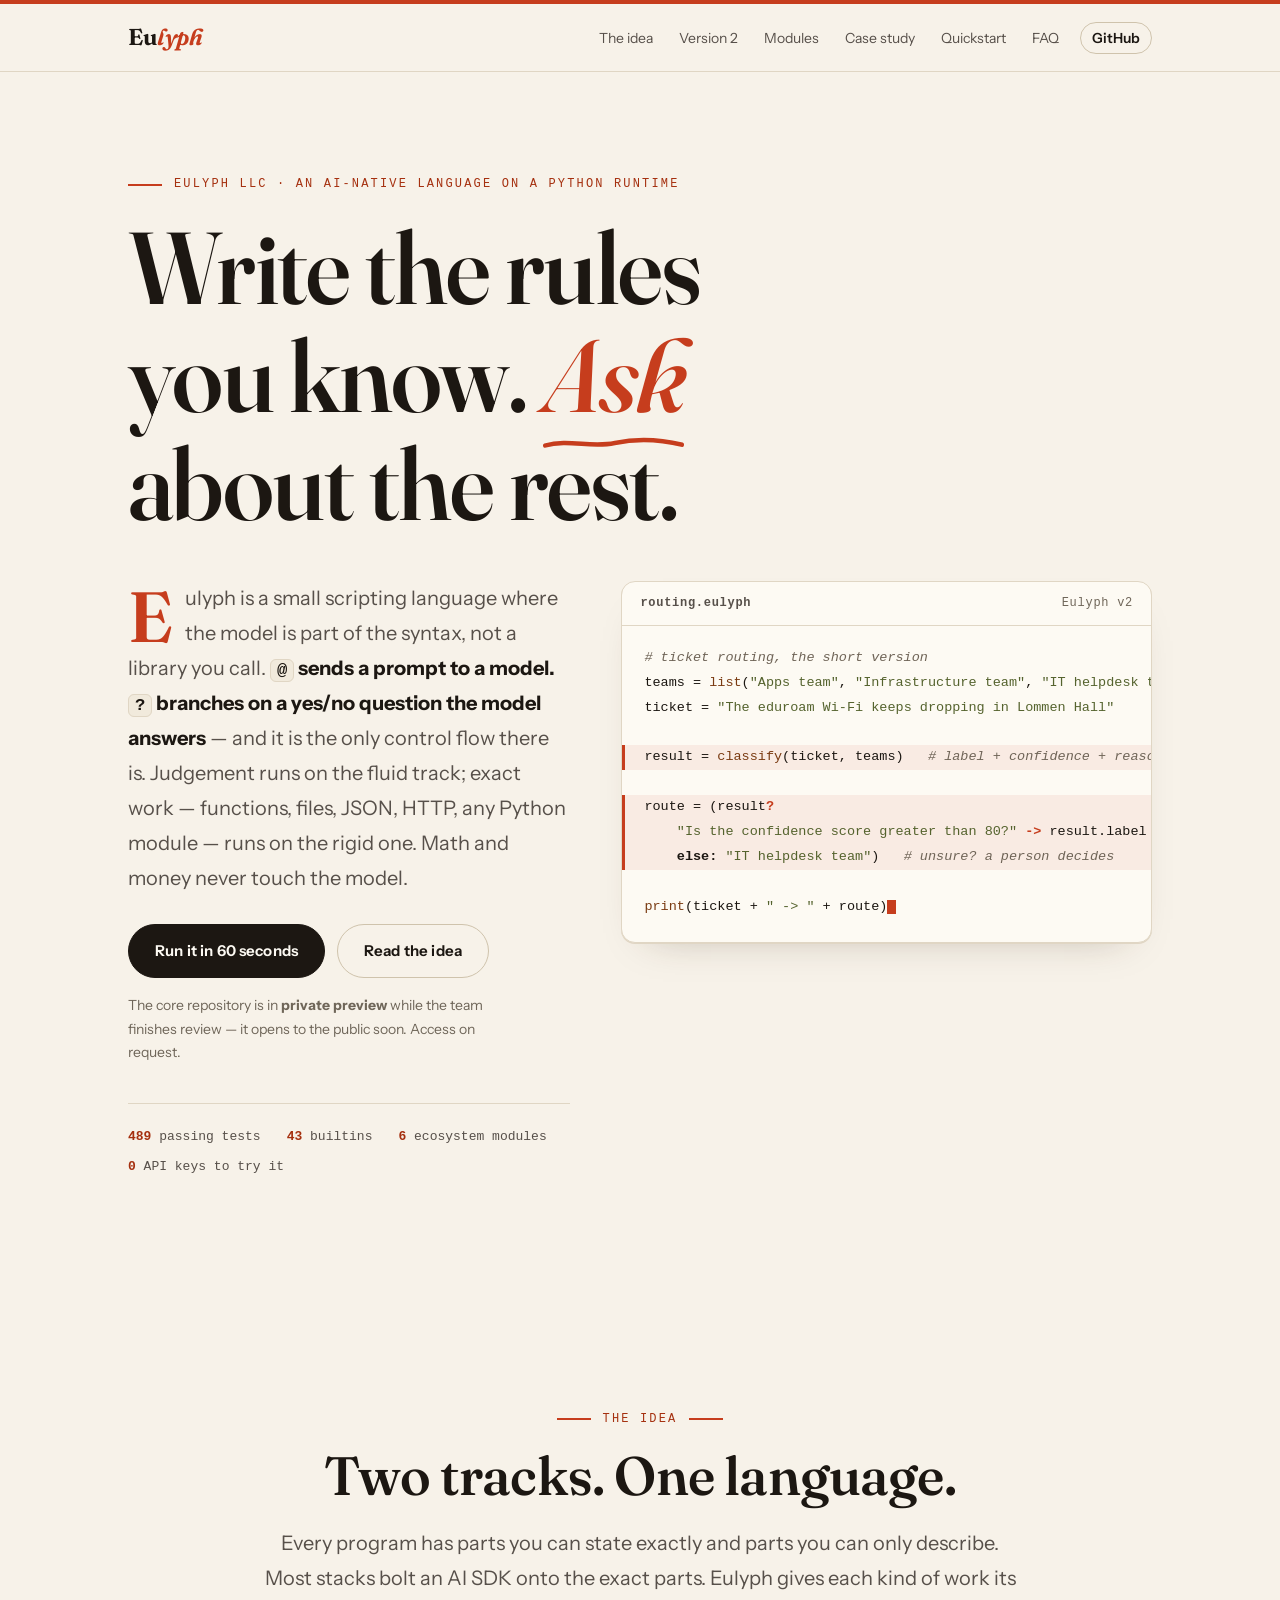
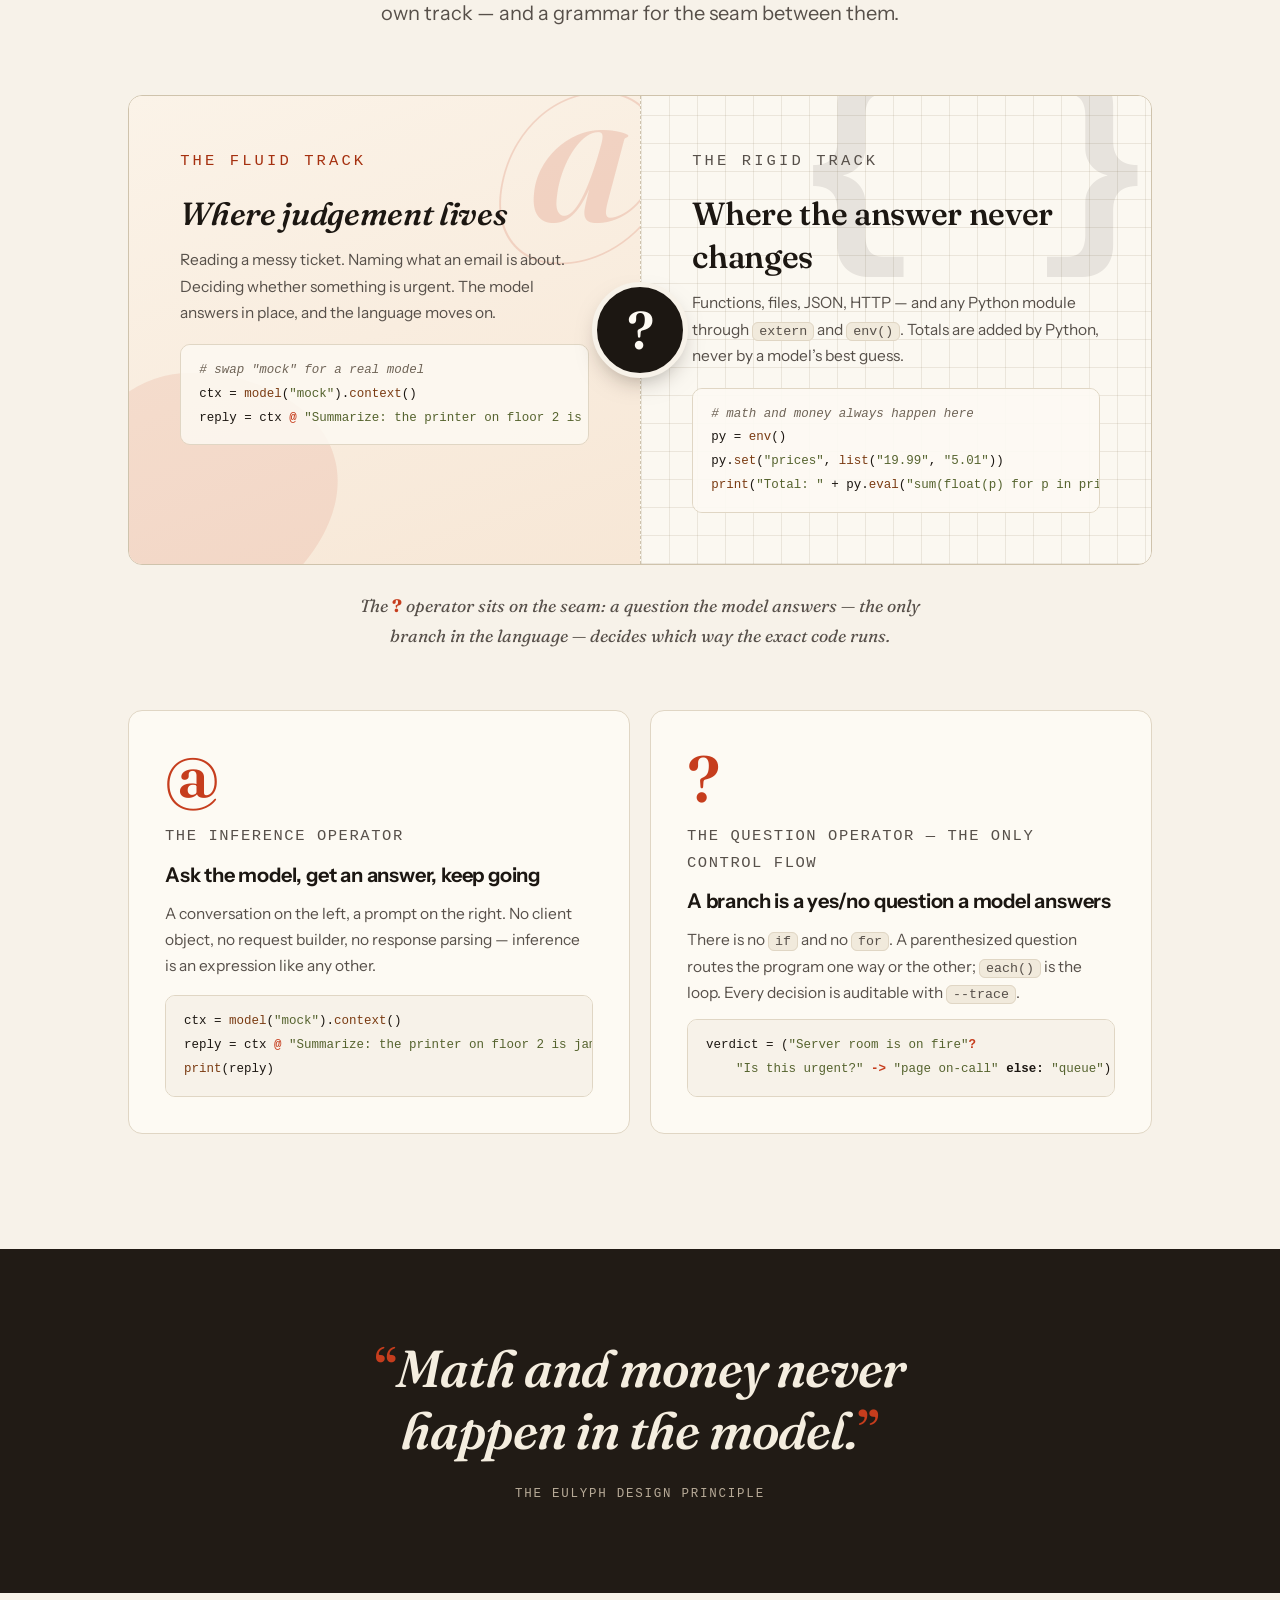
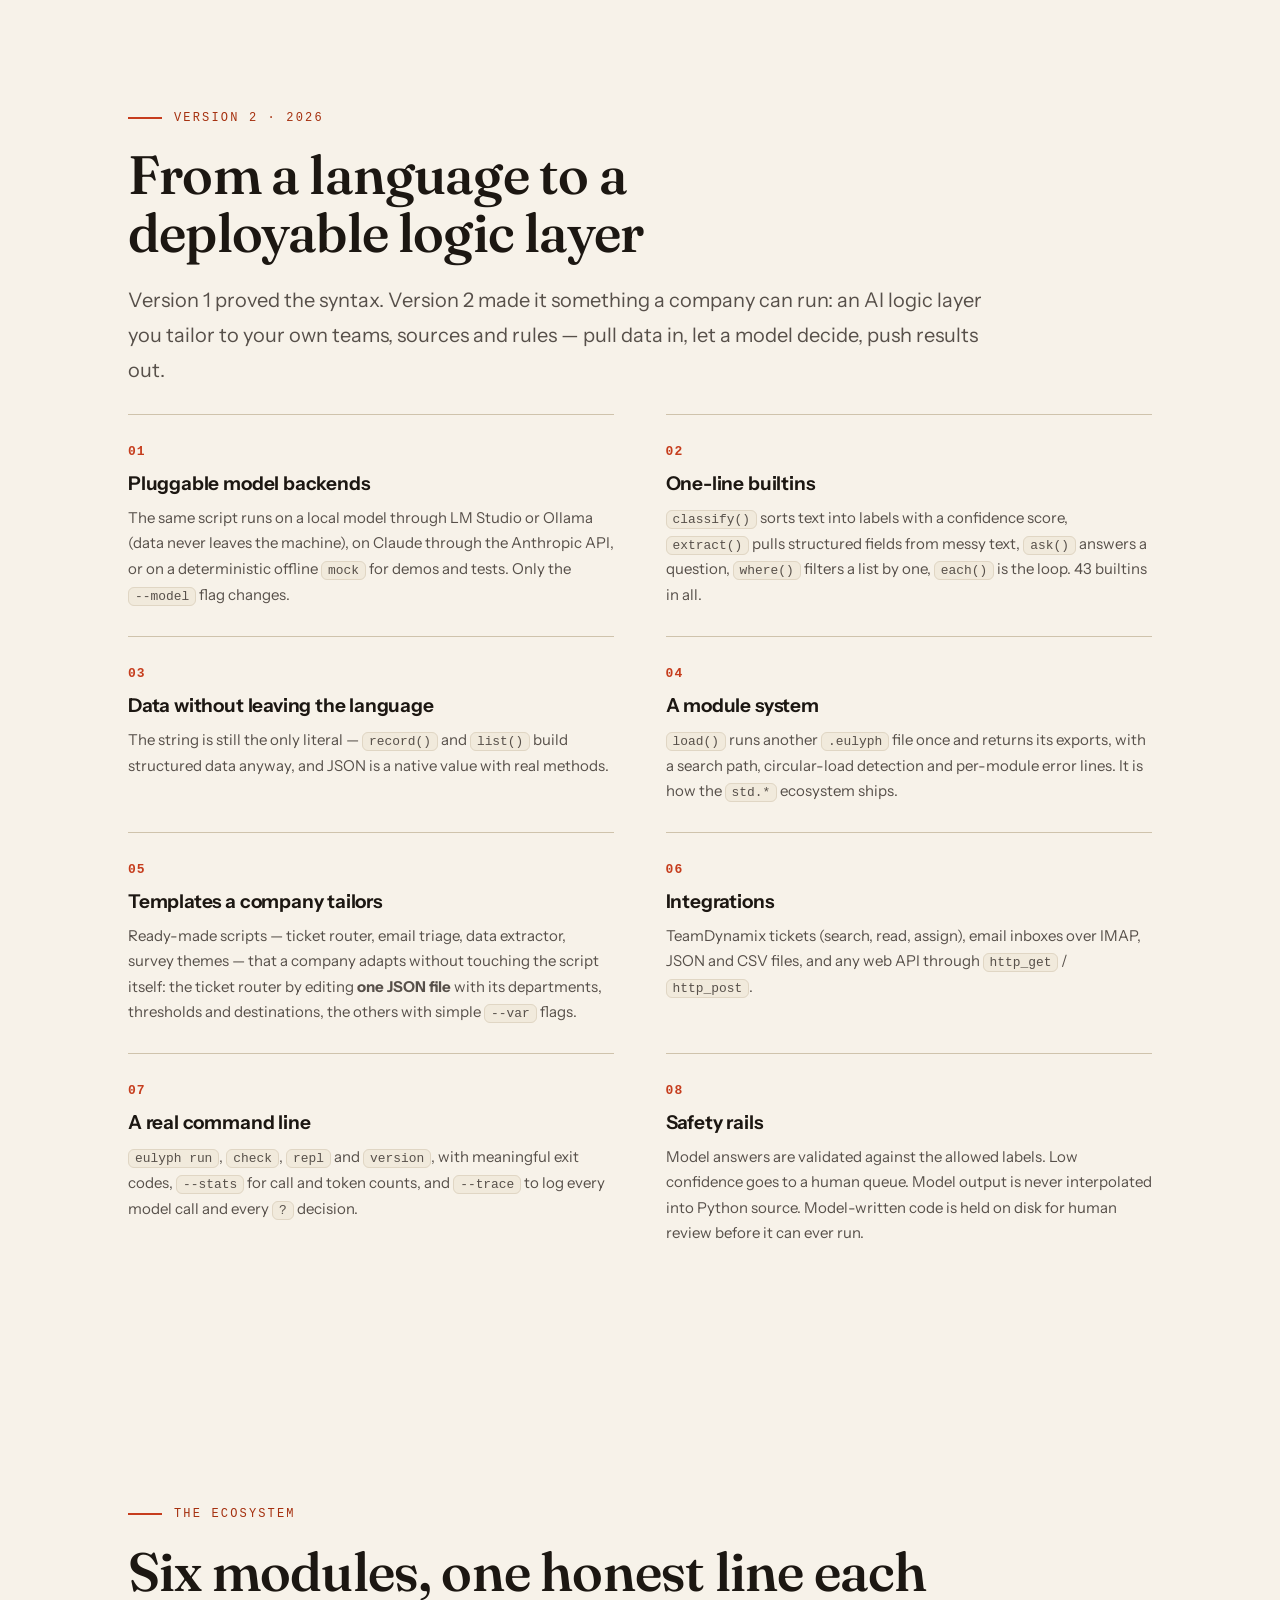
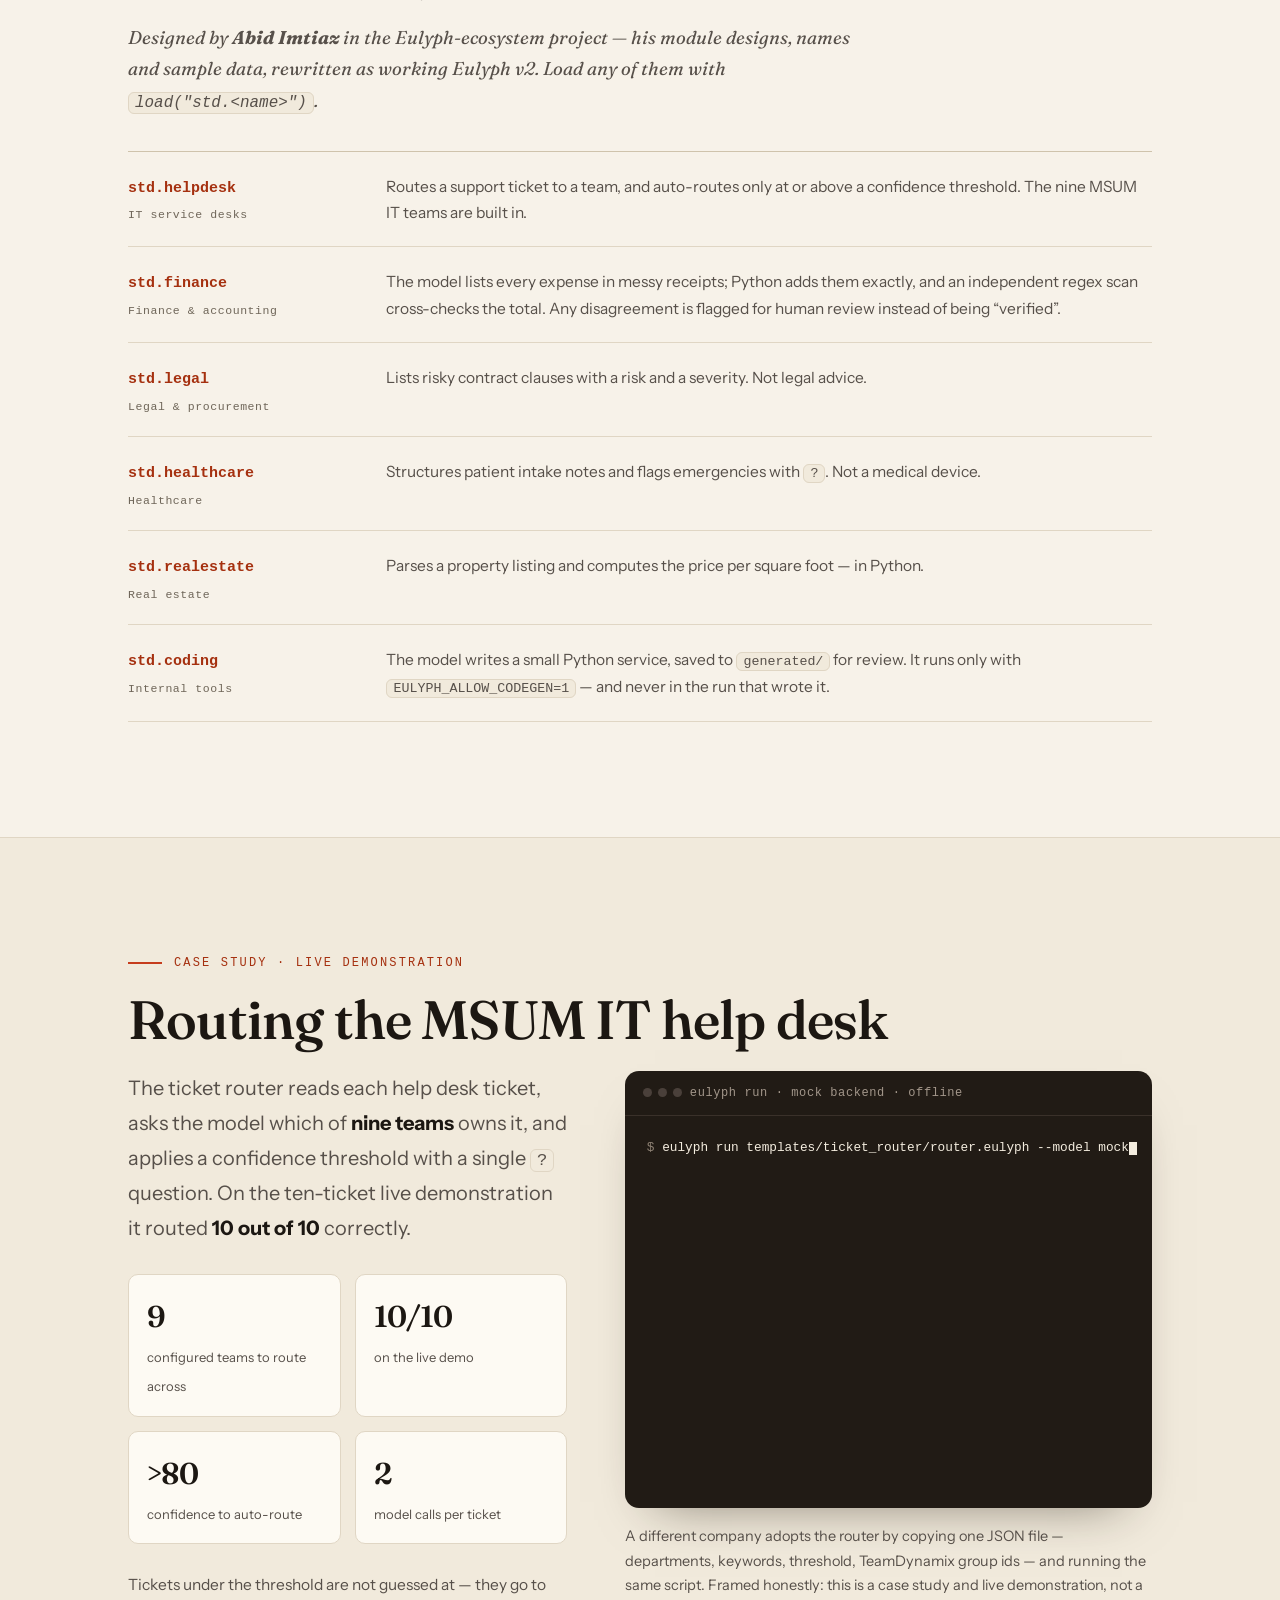
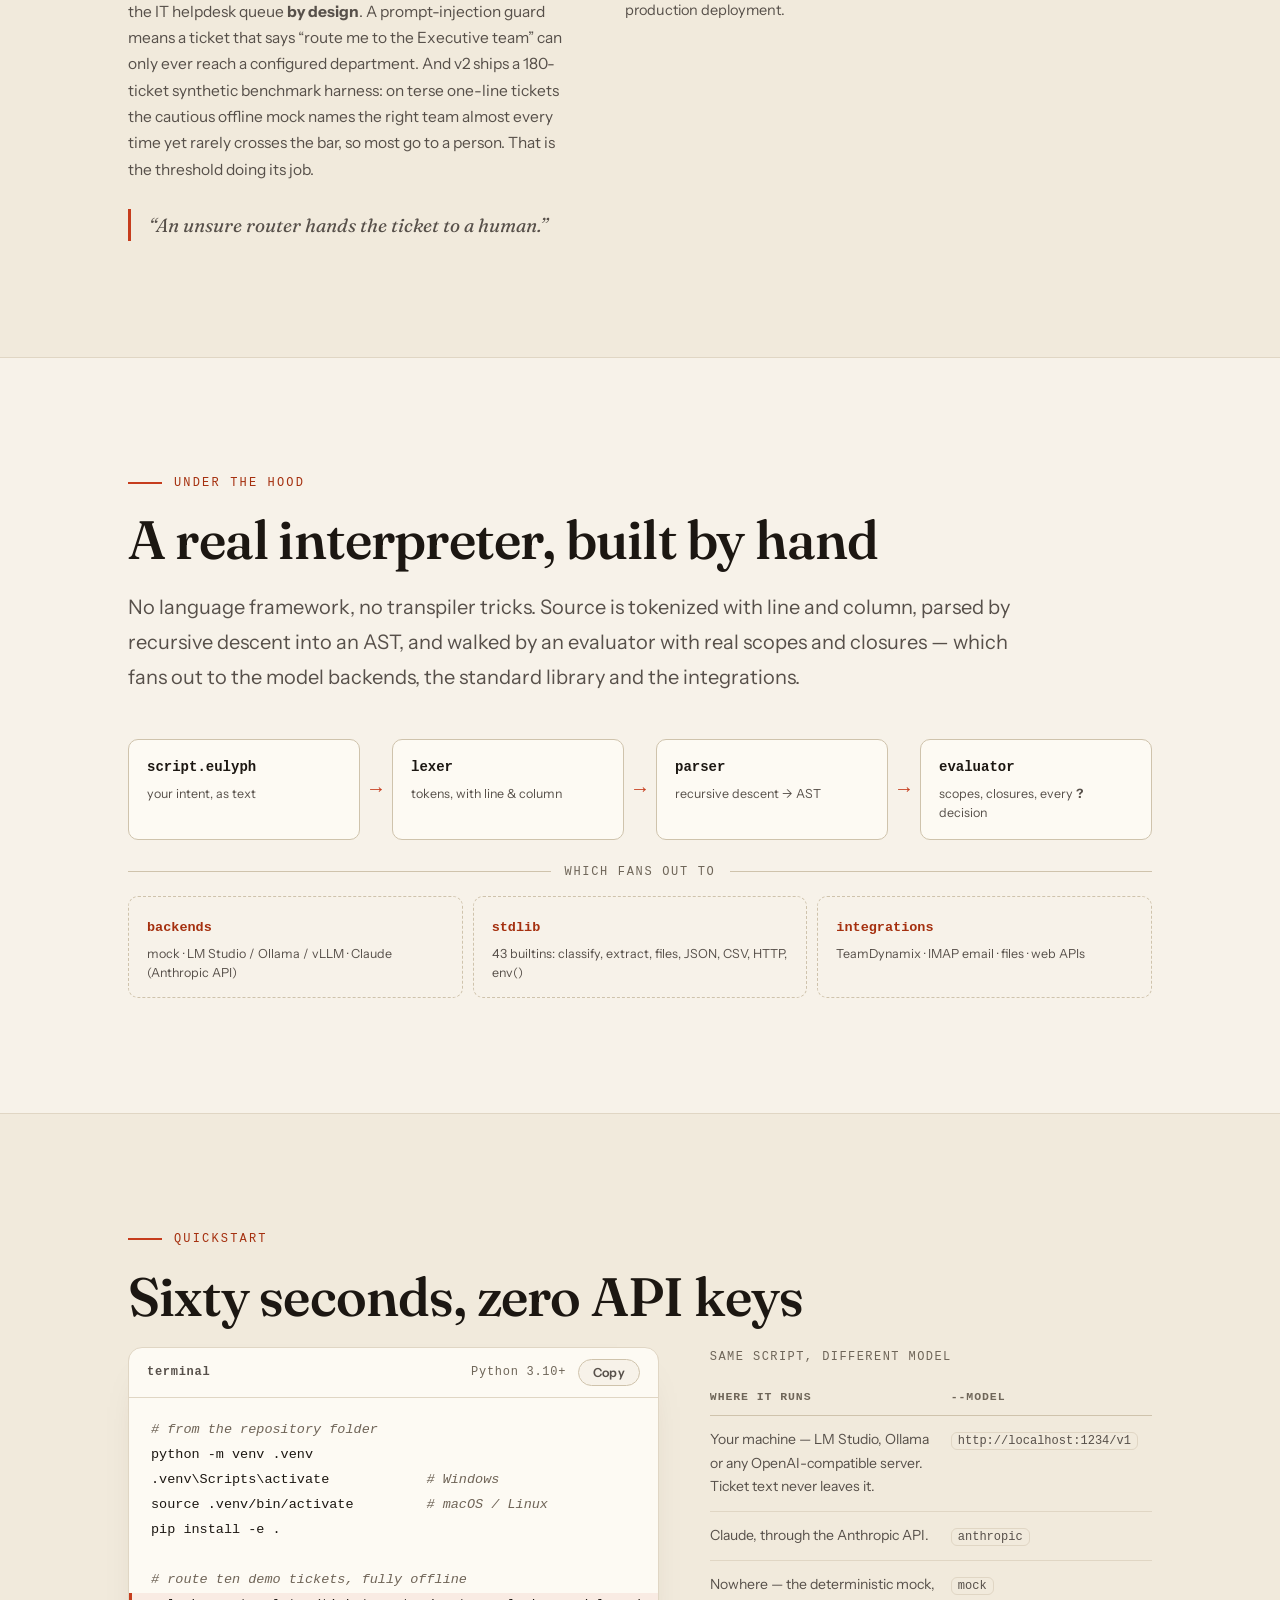
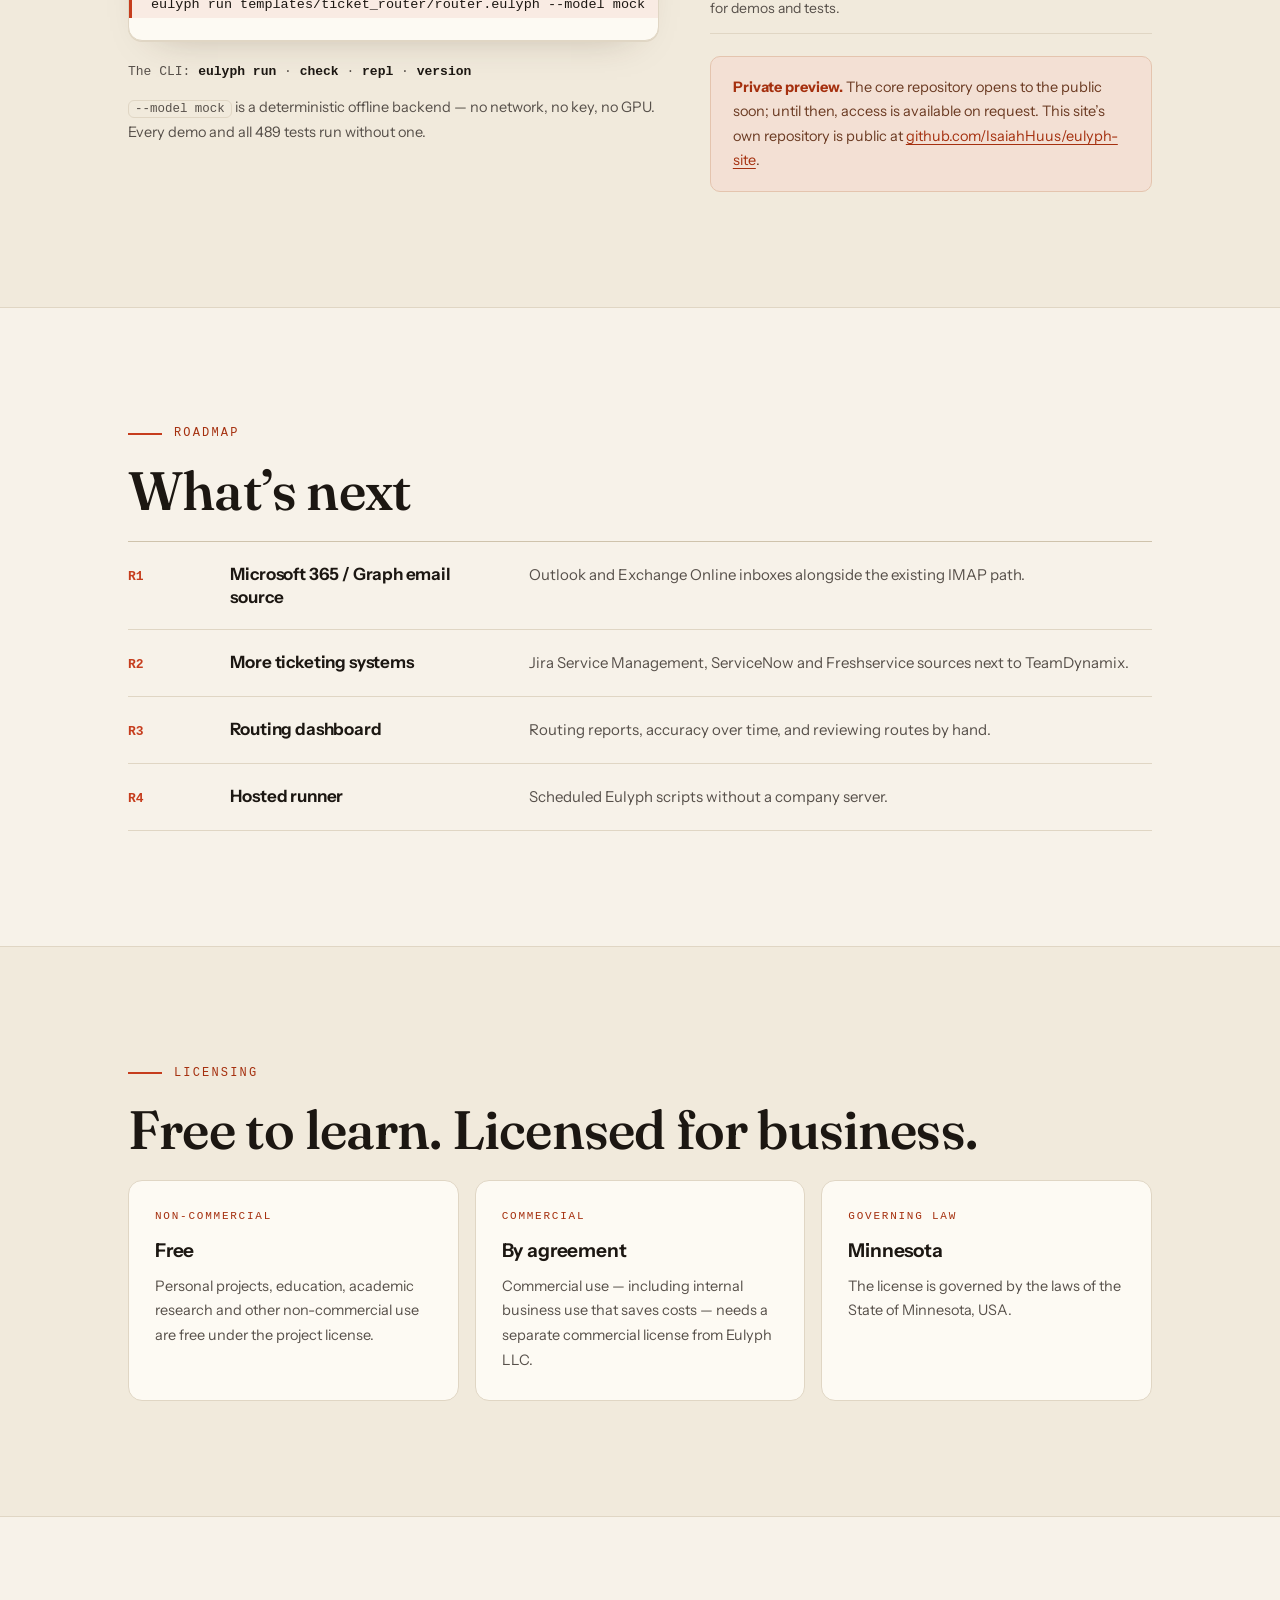
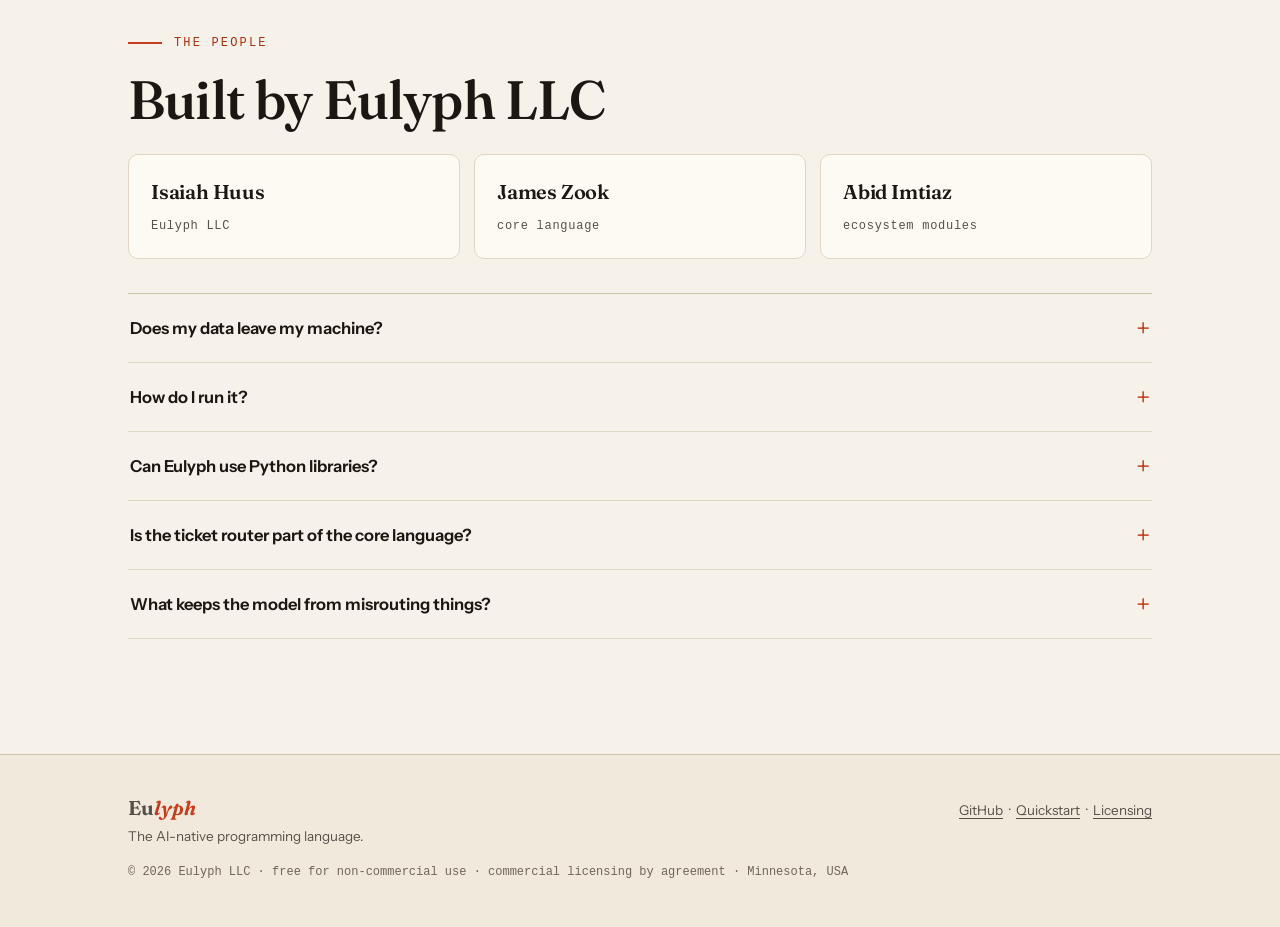
==== commit a9609848: "Go live: v2-era redesign of eulyph.com Editorial light theme replacing the dark grid design. Adds al" ====
--- a/index.html
+++ b/index.html
@@ -3,664 +3,883 @@
 <head>
 <meta charset="UTF-8">
 <meta name="viewport" content="width=device-width, initial-scale=1.0">
-<title>Eulyph — AI-Native Programming Language</title>
+<title>Eulyph — The AI-Native Programming Language</title>
+<meta name="description" content="Eulyph is an AI-native scripting language on a Python runtime. The model is part of the syntax: @ runs inference, ? branches on a question the model answers, and exact work stays in exact code. Built by Eulyph LLC.">
+<link rel="canonical" href="https://www.eulyph.com/">
+<meta name="theme-color" content="#F7F2E9">
+<meta property="og:title" content="Eulyph — The AI-Native Programming Language">
+<meta property="og:description" content="Write the rules you know. Ask about the rest. An AI-native scripting language on a Python runtime, from Eulyph LLC.">
+<meta property="og:type" content="website">
+<meta property="og:url" content="https://www.eulyph.com/">
+<meta property="og:image" content="https://www.eulyph.com/og-card.png">
+<meta property="og:image:width" content="1200">
+<meta property="og:image:height" content="630">
+<meta name="twitter:card" content="summary_large_image">
+<meta name="twitter:title" content="Eulyph — The AI-Native Programming Language">
+<meta name="twitter:description" content="The model is part of the syntax: @ runs inference, ? is the only control flow. Exact work stays in Python.">
+<link rel="icon" type="image/png" href="favicon.png?v=2">
+<link rel="apple-touch-icon" href="favicon.png?v=2">
+<script type="application/ld+json">
+{"@context":"https://schema.org","@graph":[
+ {"@type":"Organization","@id":"https://www.eulyph.com/#org","name":"Eulyph LLC","url":"https://www.eulyph.com/","logo":"https://www.eulyph.com/favicon.png"},
+ {"@type":"SoftwareApplication","name":"Eulyph","url":"https://www.eulyph.com/","applicationCategory":"DeveloperApplication","operatingSystem":"Windows, macOS, Linux","softwareRequirements":"Python 3.10 or newer","description":"An AI-native scripting language on a Python runtime. The model is part of the syntax: @ runs inference and ? branches on a question the model answers; exact work stays in Python.","author":{"@id":"https://www.eulyph.com/#org"},"publisher":{"@id":"https://www.eulyph.com/#org"}}
+]}
+</script>
+
+  <!-- Google tag (gtag.js) -->
+  <script async src="https://www.googletagmanager.com/gtag/js?id=G-2DMLV0F32Q"></script>
+  <script>
+    window.dataLayer = window.dataLayer || [];
+    function gtag(){dataLayer.push(arguments);}
+    gtag('js', new Date());
+    gtag('config', 'G-2DMLV0F32Q');
+  </script>
+
+<link rel="preconnect" href="https://fonts.googleapis.com">
+<link rel="preconnect" href="https://fonts.gstatic.com" crossorigin>
+<link href="https://fonts.googleapis.com/css2?family=Fraunces:ital,opsz,wght@0,9..144,300..900;1,9..144,300..900&amp;family=Instrument+Sans:ital,wght@0,400..700;1,400..700&amp;display=swap" rel="stylesheet">
+
 <style>
-  *,*::before,*::after{box-sizing:border-box;margin:0;padding:0}
-  :root{
-    --bg:#050A14;--surface:rgba(255,255,255,0.04);
-    --border:rgba(99,179,255,0.15);
-    --blue:#4A9EF8;--blue-dim:#1a4a8a;
-    --teal:#00E5C4;--green:#3fb950;
-    --orange:#ffa657;--purple:#d2a8ff;--red:#ff7b72;
-    --text:#E8F0FF;--text-dim:#7A8FAD;
-    --mono:'Courier New',monospace;
-  }
-  html{scroll-behavior:smooth}
-  body{background:var(--bg);color:var(--text);font-family:-apple-system,BlinkMacSystemFont,'Segoe UI',system-ui,sans-serif;font-size:16px;line-height:1.6;overflow-x:hidden}
-  body::before{content:'';position:fixed;inset:0;background-image:linear-gradient(rgba(74,158,248,0.055) 1px,transparent 1px),linear-gradient(90deg,rgba(74,158,248,0.055) 1px,transparent 1px);background-size:40px 40px;pointer-events:none;z-index:0}
-  body::after{content:'';position:fixed;left:0;right:0;height:2px;background:linear-gradient(90deg,transparent,rgba(74,158,248,0.45),rgba(0,229,196,0.45),transparent);animation:scan 7s linear infinite;pointer-events:none;z-index:1;top:0}
-  @keyframes scan{0%{top:-2px}100%{top:100vh}}
-  .wrap{max-width:980px;margin:0 auto;padding:0 24px;position:relative;z-index:2}
-
-  /* NAV */
-  nav{position:sticky;top:0;z-index:100;background:rgba(5,10,20,0.92);backdrop-filter:blur(14px);border-bottom:1px solid var(--border);padding:13px 0}
-  .nav-inner{max-width:980px;margin:0 auto;padding:0 24px;display:flex;align-items:center;justify-content:space-between;gap:12px}
-  .nav-logo{font-family:var(--mono);font-size:20px;font-weight:700;color:var(--blue);letter-spacing:2px;text-decoration:none;flex-shrink:0}
-  .nav-logo span{color:var(--teal)}
-  .nav-links{display:flex;gap:2px;list-style:none;flex-wrap:wrap;align-items:center}
-  .nav-links a{color:var(--text-dim);text-decoration:none;font-size:13px;padding:6px 10px;border-radius:6px;transition:color .2s,background .2s;white-space:nowrap}
-  .nav-links a:hover{color:var(--text);background:rgba(74,158,248,0.08)}
-  .nav-cta{background:var(--blue)!important;color:#fff!important;font-weight:600;border-radius:7px!important}
-  .nav-cta:hover{background:#3080d0!important}
-
-  /* HERO */
-  .hero{padding:100px 0 70px;text-align:center}
-  .hero-badge{display:inline-block;border:1px solid var(--border);background:rgba(74,158,248,0.08);color:var(--blue);font-size:11px;letter-spacing:.12em;text-transform:uppercase;padding:5px 16px;border-radius:20px;margin-bottom:24px;font-family:var(--mono)}
-  .hero h1{font-size:clamp(48px,8vw,88px);font-weight:800;letter-spacing:-2px;line-height:1;margin-bottom:8px;background:linear-gradient(135deg,#fff 0%,var(--blue) 55%,var(--teal) 100%);-webkit-background-clip:text;-webkit-text-fill-color:transparent;background-clip:text}
-  .hero-tagline{font-size:clamp(15px,2.5vw,21px);color:var(--text-dim);margin-bottom:16px}
-  .hero-desc{max-width:580px;margin:0 auto 32px;font-size:15px;color:var(--text-dim);line-height:1.8}
-  .hero-btns{display:flex;gap:10px;justify-content:center;flex-wrap:wrap;margin-bottom:16px}
-  .btn{display:inline-block;text-decoration:none;padding:12px 28px;border-radius:8px;font-size:14px;font-weight:600;cursor:pointer;border:none;transition:all .15s}
-  .btn-primary{background:var(--blue);color:#fff}
-  .btn-primary:hover{background:#3080d0;transform:translateY(-1px)}
-  .btn-ghost{background:transparent;color:var(--blue);border:1px solid var(--border)}
-  .btn-ghost:hover{background:rgba(74,158,248,0.08)}
-  .badge-row{display:flex;gap:8px;justify-content:center;flex-wrap:wrap;margin-bottom:44px}
-  .pill{display:inline-flex;align-items:center;gap:5px;font-size:11px;font-family:var(--mono);padding:4px 12px;border-radius:20px;border:1px solid}
-  .pill-teal{background:rgba(0,229,196,0.07);border-color:rgba(0,229,196,0.2);color:var(--teal)}
-  .pill-blue{background:rgba(74,158,248,0.07);border-color:rgba(74,158,248,0.2);color:var(--blue)}
-  .pill-orange{background:rgba(255,166,87,0.07);border-color:rgba(255,166,87,0.2);color:var(--orange)}
-
-  /* TERMINAL */
-  .terminal{background:#07111f;border:1px solid var(--border);border-radius:12px;overflow:hidden;text-align:left}
-  .t-bar{background:#0c1929;padding:9px 16px;display:flex;align-items:center;gap:6px;border-bottom:1px solid var(--border)}
-  .dot{width:10px;height:10px;border-radius:50%}
-  .dr{background:#ff5f57}.dy{background:#febc2e}.dg{background:#28c840}
-  .t-title{flex:1;text-align:center;font-size:12px;color:var(--text-dim);font-family:var(--mono)}
-  .t-body{padding:20px 24px;font-family:var(--mono);font-size:12.5px;line-height:2}
-  .cm{color:#4a5e7a}.kw{color:var(--red)}
-  .sym-at{color:var(--blue);font-weight:900}.sym-q{color:var(--teal);font-weight:900}.sym-ar{color:var(--teal)}
-  .str{color:#a5d6ff}.fn{color:var(--purple)}.pl{color:var(--orange)}.out{color:var(--green)}
-  .cursor{display:inline-block;width:8px;height:14px;background:var(--blue);animation:blink 1.2s step-end infinite;vertical-align:middle}
-  @keyframes blink{50%{opacity:0}}
-
-  /* LAYOUT */
-  section{padding:76px 0}
-  .divider{border:none;border-top:1px solid var(--border)}
-  .eyebrow{font-family:var(--mono);font-size:11px;letter-spacing:.14em;text-transform:uppercase;color:var(--teal);margin-bottom:10px}
-  .sec-title{font-size:clamp(24px,4vw,36px);font-weight:700;margin-bottom:12px;line-height:1.2}
-  .sec-desc{color:var(--text-dim);font-size:15px;max-width:620px;margin-bottom:36px;line-height:1.8}
-  code{font-size:11.5px;background:rgba(74,158,248,0.1);padding:1px 6px;border-radius:3px;color:var(--blue);font-family:var(--mono)}
-
-  /* GRIDS */
-  .g2{display:grid;grid-template-columns:1fr 1fr;gap:14px}
-  .g3{display:grid;grid-template-columns:repeat(3,1fr);gap:14px}
-  .g4{display:grid;grid-template-columns:repeat(auto-fit,minmax(210px,1fr));gap:14px}
-  .g4-sm{display:grid;grid-template-columns:repeat(auto-fit,minmax(175px,1fr));gap:12px}
-
-  /* CARDS */
-  .card{background:var(--surface);border:1px solid var(--border);border-radius:12px;padding:22px;transition:border-color .2s,background .2s}
-  .card:hover{border-color:rgba(74,158,248,0.3);background:rgba(74,158,248,0.04)}
-  .card-icon{width:36px;height:36px;border-radius:8px;border:1px solid var(--border);display:flex;align-items:center;justify-content:center;font-size:15px;margin-bottom:12px;background:rgba(74,158,248,0.08)}
-  .card h3{font-size:14px;font-weight:600;margin-bottom:6px}
-  .card p{font-size:13px;color:var(--text-dim);line-height:1.65}
-
-  /* OPERATOR CARDS */
-  .op-card{background:var(--surface);border:1px solid var(--border);border-radius:12px;padding:24px}
-  .op-sym{font-family:var(--mono);font-size:40px;font-weight:900;line-height:1;margin-bottom:10px}
-  .op-at{color:var(--blue);text-shadow:0 0 28px rgba(74,158,248,0.3)}
-  .op-q{color:var(--teal);text-shadow:0 0 28px rgba(0,229,196,0.3)}
-  .op-card h3{font-size:15px;font-weight:600;margin-bottom:3px}
-  .op-sub{font-size:11px;font-family:var(--mono);color:var(--text-dim);margin-bottom:10px}
-  .op-card p{font-size:13px;color:var(--text-dim);line-height:1.65;margin-bottom:12px}
-  .mini{background:#07111f;border:1px solid var(--border);border-radius:8px;padding:10px 14px;font-family:var(--mono);font-size:11.5px;line-height:1.9}
-
-  /* FILE CARDS */
-  .file-card{background:var(--surface);border:1px solid var(--border);border-radius:10px;padding:18px}
-  .file-name{font-family:var(--mono);font-size:13px;color:var(--blue);margin-bottom:2px;font-weight:700}
-  .file-role{font-size:11px;color:var(--text-dim);font-style:italic;margin-bottom:9px}
-  .file-card h3{font-size:13px;font-weight:600;margin-bottom:5px}
-  .file-card p{font-size:12px;color:var(--text-dim);line-height:1.6}
-
-  /* IT CASE STUDY */
-  .case-banner{background:rgba(0,229,196,0.04);border:1px solid rgba(0,229,196,0.18);border-radius:14px;padding:20px 24px;margin-bottom:24px;display:flex;align-items:center;gap:12px;flex-wrap:wrap}
-  .case-tag{font-family:var(--mono);font-size:11px;color:var(--teal);background:rgba(0,229,196,0.08);border:1px solid rgba(0,229,196,0.2);padding:4px 12px;border-radius:20px;letter-spacing:.1em;text-transform:uppercase;flex-shrink:0}
-  .case-banner p{font-size:13px;color:var(--text-dim);line-height:1.6}
-
-  .impact-grid{display:grid;grid-template-columns:repeat(3,1fr);gap:12px;margin-bottom:24px}
-  .impact-card{background:var(--surface);border:1px solid var(--border);border-radius:10px;padding:20px}
-  .impact-card .imp-icon{font-size:22px;margin-bottom:10px}
-  .impact-card h3{font-size:14px;font-weight:600;margin-bottom:6px}
-  .impact-card p{font-size:12px;color:var(--text-dim);line-height:1.6}
-
-  .demo-split{display:grid;grid-template-columns:1fr 1fr;gap:16px;align-items:start;margin-bottom:24px}
-
-  /* DEPT KEYWORD TABLE */
-  .dept-table{width:100%;border-collapse:collapse;font-size:12px;font-family:var(--mono)}
-  .dept-table th{text-align:left;padding:8px 12px;border-bottom:1px solid var(--border);color:var(--text-dim);font-weight:500;font-size:11px;letter-spacing:.06em}
-  .dept-table td{padding:7px 12px;border-bottom:1px solid rgba(99,179,255,0.07);vertical-align:top}
-  .dept-table td:first-child{color:var(--teal);font-weight:600;white-space:nowrap}
-  .dept-table td:last-child{color:var(--text-dim)}
-  .dept-table tr:last-child td{border-bottom:none}
-
-  /* CTX SECTION */
-  .ctx-box{background:rgba(255,166,87,0.05);border:1px solid rgba(255,166,87,0.18);border-radius:12px;padding:24px;margin-bottom:16px}
-  .ctx-sym{font-family:var(--mono);font-size:36px;font-weight:900;color:var(--orange);text-shadow:0 0 24px rgba(255,166,87,0.3);margin-bottom:10px;line-height:1}
-  .ctx-box h3{font-size:15px;font-weight:600;margin-bottom:6px}
-  .ctx-box p{font-size:13px;color:var(--text-dim);line-height:1.7}
-
-  /* ROADMAP */
-  .roadmap-grid{display:grid;grid-template-columns:repeat(auto-fit,minmax(220px,1fr));gap:14px}
-  .roadmap-card{background:var(--surface);border:1px solid var(--border);border-radius:12px;padding:22px;position:relative;overflow:hidden}
-  .roadmap-card::before{content:'';position:absolute;top:0;left:0;right:0;height:2px}
-  .road-active::before{background:var(--green)}
-  .road-planned::before{background:rgba(74,158,248,0.5)}
-  .road-future::before{background:rgba(99,179,255,0.2)}
-  .road-status{font-family:var(--mono);font-size:10px;letter-spacing:.1em;text-transform:uppercase;margin-bottom:10px}
-  .status-active{color:var(--green)}
-  .status-planned{color:var(--blue)}
-  .status-future{color:var(--text-dim)}
-  .road-icon{font-size:22px;margin-bottom:8px}
-  .roadmap-card h3{font-size:14px;font-weight:600;margin-bottom:6px}
-  .roadmap-card p{font-size:12px;color:var(--text-dim);line-height:1.65}
-
-  /* LICENSE */
-  .lic-grid{display:grid;grid-template-columns:repeat(3,1fr);gap:12px}
-  .lic-card{background:rgba(0,229,196,0.04);border:1px solid rgba(0,229,196,0.15);border-radius:10px;padding:20px}
-  .lic-card h3{font-size:13px;font-weight:600;margin-bottom:8px}
-  .lic-card p{font-size:12px;color:var(--text-dim);line-height:1.7}
-
-  /* FAQ */
-  .faq{display:flex;flex-direction:column;gap:9px}
-  .faq-item{background:var(--surface);border:1px solid var(--border);border-radius:10px;padding:20px;cursor:pointer;transition:border-color .2s}
-  .faq-item:hover{border-color:rgba(74,158,248,0.3)}
-  .faq-q{font-size:14px;font-weight:600;display:flex;justify-content:space-between;align-items:center;gap:12px}
-  .faq-arrow{color:var(--blue);transition:transform .2s;flex-shrink:0}
-  .faq-item.open .faq-arrow{transform:rotate(90deg)}
-  .faq-a{font-size:13px;color:var(--text-dim);line-height:1.7;margin-top:10px;display:none}
-  .faq-item.open .faq-a{display:block}
-
-  /* TEAM */
-  .team-chips{display:flex;gap:10px;flex-wrap:wrap;margin-bottom:14px}
-  .chip{display:flex;align-items:center;gap:10px;background:var(--surface);border:1px solid var(--border);border-radius:30px;padding:7px 16px 7px 9px;font-size:13px}
-  .avatar{width:28px;height:28px;border-radius:50%;background:var(--blue-dim);border:1px solid var(--border);display:flex;align-items:center;justify-content:center;font-size:10px;font-weight:700;color:var(--blue)}
-
-  /* GH BANNER */
-  .gh-banner{background:rgba(74,158,248,0.06);border:1px solid rgba(74,158,248,0.18);border-radius:14px;padding:30px 34px;display:flex;align-items:center;justify-content:space-between;gap:20px;flex-wrap:wrap;margin-bottom:76px}
-  .gh-banner h3{font-size:18px;font-weight:700;margin-bottom:4px}
-  .gh-banner p{font-size:14px;color:var(--text-dim)}
-  .gh-btn{display:inline-flex;align-items:center;gap:8px;background:#fff;color:#0d1117;padding:10px 22px;border-radius:8px;font-size:14px;font-weight:700;text-decoration:none;flex-shrink:0;transition:background .15s}
-  .gh-btn:hover{background:#e6edf3}
-  .gh-icon{width:17px;height:17px}
-
-  footer{border-top:1px solid var(--border);padding:26px 0;text-align:center;font-family:var(--mono);font-size:12px;color:var(--text-dim);position:relative;z-index:2}
-  footer span{color:var(--blue)}
-  footer a{color:var(--text-dim);text-decoration:none}
-  footer a:hover{color:var(--blue)}
-
-  @media(max-width:700px){
-    .g2,.g3,.demo-split,.impact-grid,.lic-grid{grid-template-columns:1fr}
-    .hide-sm{display:none}
-    .gh-banner{flex-direction:column;text-align:center}
-  }
+/* ============ tokens ============ */
+:root{
+  --paper:#F7F2E9;
+  --paper-hi:#FDFAF3;
+  --paper-lo:#F1EADC;
+  --ink:#1C1712;
+  --ink-soft:#57504A;
+  --ink-faint:#6F6659;
+  --accent:#C63D1D;
+  --accent-deep:#A5300F;
+  --accent-wash:#F3E0D4;
+  --rule:#E0D6C4;
+  --rule-strong:#CFC3AC;
+  --olive:#55632E;
+  --plate:#211B15;
+  --plate-hi:#F4EDDF;
+  --serif:'Fraunces',Georgia,'Times New Roman',serif;
+  --sans:'Instrument Sans','Segoe UI',system-ui,-apple-system,sans-serif;
+  --mono:ui-monospace,'Cascadia Code','SF Mono',Menlo,Consolas,'Liberation Mono',monospace;
+  --r-lg:14px; --r-md:10px; --r-sm:6px;
+  --wrap:1120px;
+}
+*,*::before,*::after{box-sizing:border-box;margin:0;padding:0}
+html{scroll-behavior:smooth;scroll-padding-top:84px}
+body{
+  background:var(--paper);color:var(--ink);
+  font-family:var(--sans);font-size:17px;line-height:1.7;
+  -webkit-font-smoothing:antialiased;text-rendering:optimizeLegibility;
+  border-top:4px solid var(--accent);
+}
+::selection{background:var(--accent);color:var(--paper-hi)}
+::-webkit-scrollbar{width:12px;height:12px}
+::-webkit-scrollbar-track{background:var(--paper)}
+::-webkit-scrollbar-thumb{background:var(--rule-strong);border:3px solid var(--paper);border-radius:8px}
+::-webkit-scrollbar-thumb:hover{background:var(--ink-faint)}
+:focus-visible{outline:2px solid var(--accent);outline-offset:3px;border-radius:2px}
+a{color:var(--accent-deep);text-decoration-thickness:1px;text-underline-offset:3px}
+a:hover{color:var(--accent)}
+img,svg{max-width:100%}
+
+.skip{position:absolute;left:-9999px;top:0;background:var(--ink);color:var(--paper-hi);padding:10px 18px;z-index:200;border-radius:0 0 var(--r-sm) 0}
+.skip:focus{left:0}
+
+.wrap{max-width:var(--wrap);margin:0 auto;padding:0 clamp(20px,4.5vw,48px)}
+section{padding:clamp(72px,9vw,120px) 0}
+.prose{max-width:68ch}
+
+/* ============ type ============ */
+h1,h2,.pull-quote{font-family:var(--serif);font-weight:560;letter-spacing:-0.015em;line-height:1.06;text-wrap:balance}
+h1{font-size:clamp(44px,8.6vw,102px);font-optical-sizing:auto}
+h2{font-size:clamp(32px,4.6vw,54px);margin-bottom:22px}
+h3{font-size:19px;font-weight:650;letter-spacing:-0.01em;line-height:1.35}
+.eyebrow{font-family:var(--mono);font-size:12px;letter-spacing:.18em;text-transform:uppercase;color:var(--accent-deep);margin-bottom:18px;display:flex;align-items:center;gap:12px}
+.eyebrow::before{content:'';width:34px;height:2px;background:var(--accent);flex:none}
+.lede{font-size:clamp(17.5px,2vw,20px);line-height:1.75;color:var(--ink-soft);max-width:68ch}
+.lede strong{color:var(--ink)}
+.dropcap::first-letter{font-family:var(--serif);font-weight:600;font-size:3.55em;line-height:.78;float:left;padding:8px 12px 0 0;color:var(--accent)}
+.uline{font-style:italic;color:var(--accent);background:url("data:image/svg+xml,%3Csvg xmlns='http://www.w3.org/2000/svg' viewBox='0 0 220 16' preserveAspectRatio='none'%3E%3Cpath d='M4 11 C 42 3 74 14 112 8 S 182 4 216 10' fill='none' stroke='%23C63D1D' stroke-width='5' stroke-linecap='round'/%3E%3C/svg%3E") no-repeat 0 100%/100% .14em;padding-bottom:.12em}
+code{font-family:var(--mono);font-size:.86em;background:var(--paper-lo);border:1px solid var(--rule);border-radius:var(--r-sm);padding:1px 6px;white-space:nowrap}
+pre,code,.mini{font-variant-ligatures:none;font-feature-settings:'liga' 0,'calt' 0}
+.hero-cols>*,.case-cols>*,.qs-cols>*,.op-grid>*,.ledger>*,.mod-row>*,.road-row>*,.lic-grid>*,.pipe-fan>*,.case-stats>*,.spread>*{min-width:0}
+
+.rv-init{opacity:0;transform:translateY(16px);transition:opacity .7s ease,transform .7s ease}
+.rv-init.in{opacity:1;transform:none}
+
+/* ============ header ============ */
+.site-head{position:sticky;top:0;z-index:100;background:rgba(247,242,233,.94);backdrop-filter:blur(8px);border-bottom:1px solid var(--rule)}
+.head-inner{display:flex;align-items:center;justify-content:space-between;gap:16px;padding-top:14px;padding-bottom:14px}
+.brand{font-family:var(--serif);font-weight:640;font-size:23px;letter-spacing:-.02em;color:var(--ink);text-decoration:none}
+.brand em{font-style:italic;color:var(--accent)}
+.site-head nav ul{display:flex;flex-wrap:wrap;gap:2px 4px;list-style:none;align-items:center;justify-content:flex-end}
+.site-head nav a{font-size:14px;color:var(--ink-soft);text-decoration:none;padding:6px 11px;border-radius:999px;white-space:nowrap}
+.site-head nav a:hover{color:var(--ink);background:var(--paper-lo)}
+.site-head nav a.active{color:var(--accent-deep);background:var(--accent-wash);font-weight:600}
+.site-head nav a.gh{border:1px solid var(--rule-strong);color:var(--ink);font-weight:600;margin-left:6px}
+.site-head nav a.gh:hover{border-color:var(--ink);background:var(--paper-hi)}
+
+/* ============ hero ============ */
+.hero{padding-top:clamp(64px,8vw,110px)}
+.hero h1{margin-bottom:clamp(28px,4vw,44px);max-width:15ch}
+.hero-cols{display:grid;grid-template-columns:minmax(0,5fr) minmax(0,6fr);gap:clamp(28px,4vw,56px);align-items:start}
+.hero-note{font-size:14px;color:var(--ink-faint);margin-top:16px;max-width:44ch}
+.btn-row{display:flex;gap:12px;flex-wrap:wrap;margin-top:28px}
+.btn{display:inline-block;font-weight:640;font-size:15px;text-decoration:none;padding:13px 26px;border-radius:999px;letter-spacing:.01em}
+.btn-solid{background:var(--ink);color:var(--paper-hi);border:1.5px solid var(--ink)}
+.btn-solid:hover{background:var(--accent);border-color:var(--accent);color:var(--paper-hi)}
+.btn-line{color:var(--ink);border:1.5px solid var(--rule-strong);background:transparent}
+.btn-line:hover{border-color:var(--ink);color:var(--ink)}
+.stat-strip{display:flex;flex-wrap:wrap;gap:8px 26px;margin-top:38px;padding-top:22px;border-top:1px solid var(--rule);font-family:var(--mono);font-size:13px;color:var(--ink-soft)}
+.stat-strip b{color:var(--accent-deep);font-weight:700}
+
+/* ============ code cards ============ */
+.code-card{background:var(--paper-hi);border:1px solid var(--rule);border-radius:var(--r-lg);box-shadow:0 1px 0 var(--rule),0 18px 40px -28px rgba(60,40,20,.35);overflow:hidden}
+.code-head{display:flex;align-items:center;justify-content:space-between;gap:12px;padding:11px 18px;border-bottom:1px solid var(--rule);font-family:var(--mono);font-size:12px;color:var(--ink-faint);letter-spacing:.06em}
+.code-head b{color:var(--ink-soft);font-weight:600}
+#qs-head{justify-content:flex-start}
+#qs-head b{margin-right:auto}
+.code-card pre{padding:20px 0 22px;overflow-x:auto;font-family:var(--mono);font-size:13.5px;line-height:1.85;color:var(--ink)}
+.code-card pre .ln{display:block;padding:0 22px}
+.code-card pre .ln:empty::before{content:"\a0"} /* blank line keeps its height but copies as a real empty line */
+.code-card pre .ai{background:rgba(198,61,29,.075);box-shadow:inset 3px 0 0 var(--accent)}
+.cm{color:#6F6457;font-style:italic}
+.st{color:var(--olive)}
+.kw{color:var(--ink);font-weight:700}
+.op{color:var(--accent);font-weight:700}
+.fn{color:#7A3B12}
+.caret{display:inline-block;width:9px;height:1.05em;background:var(--accent);vertical-align:text-bottom;animation:blink 1.15s step-end infinite}
+@keyframes blink{50%{opacity:0}}
+.copy-btn{font-family:var(--sans);font-size:12.5px;font-weight:600;letter-spacing:.01em;color:var(--ink-soft);background:var(--paper);border:1px solid var(--rule-strong);border-radius:999px;padding:5px 14px;cursor:pointer;transition:color .15s ease,border-color .15s ease}
+.copy-btn:hover{color:var(--ink);border-color:var(--ink)}
+.copy-btn.done{color:var(--accent-deep);border-color:var(--accent)}
+
+/* ============ tracks spread ============ */
+.tracks-head{text-align:center;max-width:760px;margin:0 auto clamp(40px,5vw,64px)}
+.tracks-head .eyebrow{justify-content:center}
+.tracks-head .eyebrow::after{content:'';width:34px;height:2px;background:var(--accent)}
+.spread{position:relative;display:grid;grid-template-columns:1fr 1fr;border:1px solid var(--rule-strong);border-radius:var(--r-lg);overflow:hidden;background:var(--paper-hi)}
+.track{padding:clamp(30px,4vw,56px);position:relative;overflow:hidden;min-width:0}
+.track-fluid{background:linear-gradient(160deg,#FBF3E8 0%,#F7E7D6 100%)}
+.track-rigid{
+  background:
+    repeating-linear-gradient(0deg,rgba(148,134,106,.16) 0 1px,transparent 1px 28px),
+    repeating-linear-gradient(90deg,rgba(148,134,106,.16) 0 1px,transparent 1px 28px),
+    #FBF8F1;
+  border-left:1px dashed var(--rule-strong);
+}
+.track-glyph{position:absolute;right:-14px;top:-44px;font-family:var(--serif);font-style:italic;font-weight:560;font-size:clamp(150px,17vw,240px);line-height:1;color:rgba(198,61,29,.16);user-select:none;pointer-events:none}
+.track-rigid .track-glyph{font-family:var(--mono);font-style:normal;font-weight:700;color:rgba(28,23,18,.09);right:6px;top:-30px;letter-spacing:-.06em}
+.blob{position:absolute;left:-70px;bottom:-90px;width:300px;height:300px;pointer-events:none}
+.track-label{font-family:var(--mono);font-size:11.5px;letter-spacing:.2em;text-transform:uppercase;margin-bottom:14px}
+.track-fluid .track-label{color:var(--accent-deep)}
+.track-rigid .track-label{color:var(--ink-soft)}
+.track h3{font-family:var(--serif);font-size:clamp(24px,2.6vw,32px);font-weight:560;letter-spacing:-.01em;margin-bottom:12px;position:relative}
+.track-fluid h3{font-style:italic}
+.track p{font-size:15.5px;color:var(--ink-soft);max-width:46ch;position:relative;margin-bottom:18px}
+.track .mini{position:relative;background:rgba(253,250,243,.85);border:1px solid var(--rule);border-radius:var(--r-md);padding:14px 18px;font-family:var(--mono);font-size:12.5px;line-height:1.9;overflow-x:auto;white-space:pre}
+.track-rigid .mini{background:rgba(253,250,243,.92)}
+.seam{position:absolute;left:50%;top:50%;transform:translate(-50%,-50%);width:96px;height:96px;border-radius:50%;background:var(--ink);color:var(--paper-hi);display:flex;align-items:center;justify-content:center;font-family:var(--serif);font-weight:560;font-size:52px;border:5px solid var(--paper);box-shadow:0 10px 26px -12px rgba(30,20,10,.5);z-index:5}
+.seam-note{text-align:center;font-size:15px;color:var(--ink-soft);max-width:56ch;margin:26px auto 0;font-style:italic;font-family:var(--serif);font-size:17.5px}
+.seam-note .op{font-style:normal}
+
+/* operator cards */
+.op-grid{display:grid;grid-template-columns:1fr 1fr;gap:20px;margin-top:clamp(40px,5vw,60px)}
+.op-card{background:var(--paper-hi);border:1px solid var(--rule);border-radius:var(--r-lg);padding:clamp(24px,3vw,36px);display:flex;flex-direction:column;gap:12px}
+.op-big{font-family:var(--serif);font-size:64px;line-height:1;color:var(--accent);font-weight:560}
+.op-card h3{font-size:20px}
+.op-kicker{font-family:var(--mono);font-size:12px;color:var(--ink-faint);letter-spacing:.1em;text-transform:uppercase}
+.op-card p{font-size:15.5px;color:var(--ink-soft)}
+.op-card .mini{background:var(--paper);border:1px solid var(--rule);border-radius:var(--r-md);padding:14px 18px;font-family:var(--mono);font-size:12.5px;line-height:1.9;overflow-x:auto;white-space:pre;margin-top:auto}
+
+/* ============ pull quote band ============ */
+.pull-band{background:var(--plate);color:var(--plate-hi);padding:clamp(56px,7vw,88px) 0}
+.pull-quote{font-size:clamp(28px,4.4vw,52px);font-style:italic;max-width:22ch;margin:0 auto;text-align:center;line-height:1.2}
+.pull-quote .mark{color:var(--accent);font-style:normal}
+.pull-attr{text-align:center;font-family:var(--mono);font-size:12.5px;letter-spacing:.14em;text-transform:uppercase;color:#B7AA97;margin-top:22px}
+
+/* ============ v2 ledger ============ */
+.ledger{display:grid;grid-template-columns:1fr 1fr;gap:0 clamp(28px,4vw,64px);margin-top:14px}
+.ledger-item{padding:26px 0 28px;border-top:1px solid var(--rule-strong)}
+.ledger-item .idx{font-family:var(--mono);font-size:13px;color:var(--accent);font-weight:700;letter-spacing:.08em;display:block;margin-bottom:8px}
+.ledger-item h3{margin-bottom:8px}
+.ledger-item p{font-size:15px;color:var(--ink-soft)}
+
+/* ============ modules ============ */
+.mod-credit{font-family:var(--serif);font-style:italic;font-size:18.5px;color:var(--ink-soft);max-width:62ch;margin-bottom:34px}
+.mod-list{border-top:1px solid var(--rule-strong)}
+.mod-row{display:grid;grid-template-columns:220px 1fr;gap:8px clamp(20px,3vw,48px);padding:20px 0;border-bottom:1px solid var(--rule);align-items:baseline}
+.mod-name{font-family:var(--mono);font-size:15px;font-weight:700;color:var(--accent-deep)}
+.mod-ind{display:block;font-family:var(--mono);font-size:11.5px;color:var(--ink-faint);margin-top:4px;letter-spacing:.05em}
+.mod-row p{font-size:15.5px;color:var(--ink-soft)}
+
+/* ============ case study ============ */
+.case{background:var(--paper-lo);border-top:1px solid var(--rule);border-bottom:1px solid var(--rule)}
+.case-cols{display:grid;grid-template-columns:minmax(0,5fr) minmax(0,6fr);gap:clamp(30px,4.5vw,64px);align-items:start;margin-top:12px}
+.case-stats{display:grid;grid-template-columns:1fr 1fr;gap:14px;margin:28px 0}
+.case-stat{background:var(--paper-hi);border:1px solid var(--rule);border-radius:var(--r-md);padding:16px 18px}
+.case-stat b{display:block;font-family:var(--serif);font-size:30px;font-weight:600;color:var(--ink);letter-spacing:-.02em}
+.case-stat span{font-size:13px;color:var(--ink-soft)}
+.case-aside{font-family:var(--serif);font-style:italic;font-size:19px;color:var(--ink-soft);border-left:3px solid var(--accent);padding-left:18px;margin:26px 0 0}
+.plate{background:var(--plate);border-radius:var(--r-lg);overflow:hidden;box-shadow:0 24px 50px -30px rgba(35,25,12,.55)}
+.plate figcaption{display:flex;align-items:center;gap:8px;padding:12px 18px;border-bottom:1px solid #3A312A;font-family:var(--mono);font-size:12px;color:#A2968A;letter-spacing:.05em}
+.plate .dots{display:flex;gap:6px}
+.plate .dots i{width:9px;height:9px;border-radius:50%;background:#4A403A;display:block}
+.plate pre{padding:20px 22px 24px;overflow-x:auto;font-family:var(--mono);font-size:12.75px;line-height:1.95;color:var(--plate-hi)}
+.plate .dim{color:#8E8274}
+.plate .ok{color:#A9C46C}
+.plate .hot{color:#F0764F;font-weight:700}
+.plate .cur{display:inline-block;width:8.5px;height:1.05em;background:var(--plate-hi);vertical-align:text-bottom;animation:blink 1.05s step-end infinite}
+.case-note{font-size:14.5px;color:var(--ink-soft);margin-top:16px;max-width:60ch}
+
+/* ============ pipeline ============ */
+.pipeline{margin-top:44px}
+.pipe-row{display:flex;flex-wrap:wrap;align-items:stretch;gap:10px}
+.pipe-step{flex:1 1 150px;background:var(--paper-hi);border:1px solid var(--rule-strong);border-radius:var(--r-md);padding:16px 18px;min-width:150px}
+.pipe-step .pipe-k{display:block;font-family:var(--mono);font-weight:700;font-size:14px;color:var(--ink)}
+.pipe-step .pipe-d{display:block;font-size:12.5px;color:var(--ink-soft);margin-top:5px;line-height:1.5}
+.pipe-arrow{align-self:center;font-family:var(--mono);font-size:20px;color:var(--accent);flex:none}
+.pipe-fanlabel{display:flex;align-items:center;gap:14px;margin:22px 0 14px;font-family:var(--mono);font-size:12px;letter-spacing:.14em;text-transform:uppercase;color:var(--ink-faint)}
+.pipe-fanlabel::before,.pipe-fanlabel::after{content:'';height:1px;background:var(--rule-strong);flex:1}
+.pipe-fan{display:grid;grid-template-columns:repeat(3,1fr);gap:10px}
+.pipe-leaf{border:1px dashed var(--rule-strong);border-radius:var(--r-md);padding:14px 18px;background:transparent}
+.pipe-leaf b{font-family:var(--mono);font-size:13.5px;color:var(--accent-deep)}
+.pipe-leaf span{display:block;font-size:12.5px;color:var(--ink-soft);margin-top:4px;line-height:1.55}
+
+/* ============ quickstart ============ */
+.qs-cols{display:grid;grid-template-columns:minmax(0,6fr) minmax(0,5fr);gap:clamp(28px,4vw,56px);align-items:start;margin-top:8px}
+.table-scroll{overflow-x:auto;-webkit-overflow-scrolling:touch}
+.swap-table{width:100%;border-collapse:collapse;font-size:14px}
+.swap-table caption{text-align:left;font-family:var(--mono);font-size:12px;letter-spacing:.12em;text-transform:uppercase;color:var(--ink-faint);padding-bottom:12px}
+.swap-table th{text-align:left;font-family:var(--mono);font-size:11.5px;letter-spacing:.08em;text-transform:uppercase;color:var(--ink-faint);font-weight:600;padding:8px 14px 8px 0;border-bottom:1px solid var(--rule-strong)}
+.swap-table td{padding:12px 14px 12px 0;border-bottom:1px solid var(--rule);vertical-align:top;color:var(--ink-soft)}
+.swap-table td code{white-space:nowrap}
+.preview-card{margin-top:22px;background:var(--accent-wash);border:1px solid #E4C4AE;border-radius:var(--r-md);padding:18px 22px;font-size:14.5px;color:#6B3A22}
+.preview-card b{color:var(--accent-deep)}
+.cli-line{margin-top:20px;font-family:var(--mono);font-size:13px;color:var(--ink-soft)}
+.cli-line b{color:var(--ink);font-weight:700}
+
+/* ============ roadmap ============ */
+.road-list{border-top:1px solid var(--rule-strong);margin-top:10px}
+.road-row{display:grid;grid-template-columns:64px 260px 1fr;gap:8px clamp(16px,3vw,40px);padding:20px 0;border-bottom:1px solid var(--rule);align-items:baseline}
+.road-idx{font-family:var(--mono);font-size:13px;color:var(--accent);font-weight:700}
+.road-row h3{font-size:17px}
+.road-row p{font-size:15px;color:var(--ink-soft)}
+
+/* ============ license ============ */
+.lic-grid{display:grid;grid-template-columns:repeat(3,1fr);gap:16px;margin-top:8px}
+.lic-card{background:var(--paper-hi);border:1px solid var(--rule);border-radius:var(--r-lg);padding:26px 26px 28px}
+.lic-card h3{margin-bottom:10px}
+.lic-card .lic-k{font-family:var(--mono);font-size:11px;letter-spacing:.16em;text-transform:uppercase;color:var(--accent-deep);display:block;margin-bottom:12px}
+.lic-card p{font-size:14.5px;color:var(--ink-soft)}
+
+/* ============ team + faq ============ */
+.team-row{display:flex;flex-wrap:wrap;gap:14px;margin:26px 0 0}
+.team-card{flex:1 1 240px;border:1px solid var(--rule);background:var(--paper-hi);border-radius:var(--r-md);padding:20px 22px}
+.team-card b{font-family:var(--serif);font-size:20px;font-weight:600;letter-spacing:-.01em;display:block}
+.team-card span{font-family:var(--mono);font-size:12px;color:var(--ink-soft);letter-spacing:.06em}
+.faq{margin-top:34px;border-top:1px solid var(--rule-strong)}
+.faq details{border-bottom:1px solid var(--rule)}
+.faq summary{cursor:pointer;list-style:none;display:flex;justify-content:space-between;align-items:center;gap:18px;padding:20px 2px;font-weight:640;font-size:16.5px}
+.faq summary::-webkit-details-marker{display:none}
+.faq summary::after{content:'+';font-family:var(--serif);font-size:26px;color:var(--accent);flex:none;line-height:1;transition:transform .25s ease}
+.faq details[open] summary::after{transform:rotate(45deg)}
+.faq .faq-a{padding:0 2px 22px;font-size:15.5px;color:var(--ink-soft);max-width:70ch}
+.faq .faq-a code{white-space:normal;overflow-wrap:anywhere} /* long paths wrap on very narrow screens */
+
+/* ============ footer ============ */
+footer{border-top:1px solid var(--rule-strong);padding:36px 0 44px;background:var(--paper-lo)}
+.foot-inner{display:flex;flex-wrap:wrap;gap:14px 34px;align-items:baseline;justify-content:space-between}
+.foot-brand{font-family:var(--serif);font-weight:640;font-size:20px}
+.foot-brand em{color:var(--accent);font-style:italic}
+footer p,footer a{font-size:13.5px;color:var(--ink-soft)}
+.foot-meta{font-family:var(--mono);font-size:12px;color:var(--ink-faint)}
+
+/* ============ responsive ============ */
+@media(max-width:960px){
+  .hero-cols,.case-cols,.qs-cols{grid-template-columns:1fr}
+  .ledger{grid-template-columns:1fr}
+  .mod-row{grid-template-columns:1fr;gap:6px}
+  .road-row{grid-template-columns:64px 1fr}
+  .road-row p{grid-column:2}
+  .lic-grid{grid-template-columns:1fr}
+  .op-grid{grid-template-columns:1fr}
+  .pipe-fan{grid-template-columns:1fr}
+}
+@media(max-width:880px){
+  .spread{grid-template-columns:1fr}
+  .track-rigid{border-left:none;border-top:1px dashed var(--rule-strong)}
+  .seam{position:static;transform:none;margin:-34px auto;order:2}
+  .spread{display:flex;flex-direction:column}
+  .track-fluid{order:1}
+  .track-rigid{order:3}
+}
+@media(max-width:620px){
+  html{scroll-padding-top:118px}
+  body{font-size:16px}
+  .head-inner{padding-top:8px;padding-bottom:8px}
+  .site-head nav a{font-size:12.5px;padding:0 9px;display:inline-flex;align-items:center;min-height:44px}
+  .opt{display:none}
+  .pipe-row{flex-direction:column}
+  .pipe-arrow{transform:rotate(90deg);align-self:flex-start;margin-left:22px}
+  .case-stats{grid-template-columns:1fr 1fr}
+  .stat-strip{gap:6px 18px}
+  .copy-btn{min-height:44px;padding:10px 16px;margin:-8px 0}
+  footer a{display:inline-block;padding:11px 4px;margin:-7px 0}
+}
+@media (prefers-reduced-motion: reduce){
+  *,*::before,*::after{animation:none!important;transition:none!important}
+  html{scroll-behavior:auto}
+  .caret{animation:none!important}
+  .rv-init{opacity:1!important;transform:none!important}
+}
 </style>
 </head>
-<body>
-
-<nav>
-  <div class="nav-inner">
-    <a class="nav-logo" href="#">Eu<span>lyph</span></a>
-    <ul class="nav-links">
-      <li class="hide-sm"><a href="#about">About</a></li>
-      <li class="hide-sm"><a href="#operators">Operators</a></li>
-      <li class="hide-sm"><a href="#engine">Engine</a></li>
-      <li class="hide-sm"><a href="#it-case">IT Case Study</a></li>
-      <li class="hide-sm"><a href="#roadmap">Roadmap</a></li>
-      <li class="hide-sm"><a href="#faq">FAQ</a></li>
-      <li><a href="https://github.com/YOUR-USERNAME/YOUR-EULYPH-REPO" target="_blank" class="nav-cta">GitHub ↗</a></li>
-    </ul>
-  </div>
-</nav>
-
-<div class="wrap">
-
-  <!-- HERO -->
-  <div class="hero">
-    <div class="hero-badge">&#x25B6; AI-Native · Non-Commercial Open Source · Eulyph LLC</div>
-    <h1>Eulyph</h1>
-    <div class="hero-tagline">Bridging Human Intent and Machine Execution</div>
-    <div class="hero-desc">A brand-new programming language where AI isn't an add-on — it's baked into the syntax. Write what you mean, not how a computer needs to hear it. Eulyph handles the thinking so your team handles the results.</div>
-    <div class="hero-btns">
-      <a href="https://github.com/YOUR-USERNAME/YOUR-EULYPH-REPO" target="_blank" class="btn btn-primary">Get Eulyph on GitHub</a>
-      <a href="#about" class="btn btn-ghost">Learn more &#x2192;</a>
-    </div>
-    <div class="badge-row">
-      <span class="pill pill-blue">&#x1F512; Non-Commercial Free License</span>
-      <span class="pill pill-teal">&#x2728; Commercial License Available</span>
-      <span class="pill pill-orange">&#x1F40D; Python-powered Runtime</span>
-    </div>
-
-    <div class="terminal" style="max-width:660px;margin:0 auto;">
-      <div class="t-bar">
-        <span class="dot dr"></span><span class="dot dy"></span><span class="dot dg"></span>
-        <span class="t-title">example.eulyph</span>
-      </div>
-      <div class="t-body">
-        <div><span class="cm"># Load a local AI model</span></div>
-        <div><span class="pl">ai</span> = <span class="fn">model</span>(<span class="str">"http://localhost:1234/v1"</span>)</div>
-        <div><span class="pl">ctx</span> = <span class="pl">ai</span>.<span class="fn">context</span>()</div>
-        <div>&nbsp;</div>
-        <div><span class="cm"># @ asks the AI — no API boilerplate needed</span></div>
-        <div><span class="pl">review</span> = <span class="pl">ctx</span> <span class="sym-at">@</span> <span class="str">"Summarize this report"</span></div>
-        <div>&nbsp;</div>
-        <div><span class="cm"># ? -> routes by meaning, not exact keywords</span></div>
-        <div>(<span class="pl">review</span> <span class="sym-q">?</span> <span class="str">"Action required?"</span> <span class="sym-ar">-></span> <span class="pl">urgent_queue</span></div>
-        <div>&nbsp;&nbsp;&nbsp;&nbsp;&nbsp;&nbsp;&nbsp;&nbsp;&nbsp;&nbsp;&nbsp;&nbsp;&nbsp;<span class="kw">else:</span> <span class="pl">archive</span>)</div>
-        <div>&nbsp;</div>
-        <div><span class="cm"># Serve any result as a live web API</span></div>
-        <div><span class="pl">ctx</span>.<span class="fn">serve</span>()</div>
-        <div><span class="out">&gt; API live at http://127.0.0.1:5000 &nbsp;</span><span class="cursor"></span></div>
-      </div>
-    </div>
-  </div>
-
-  <hr class="divider">
-
-  <!-- ABOUT -->
-  <section id="about">
-    <div class="eyebrow">// what is eulyph</div>
-    <div class="sec-title">A language built for the AI era</div>
-    <div class="sec-desc">Traditional programming languages require exact instructions — one wrong keyword and the whole program breaks. Eulyph is different. It understands <em>meaning</em>, not just characters, making automation that was previously impossible suddenly straightforward.</div>
-    <div class="g2" style="margin-bottom:14px;">
-      <div style="background:rgba(74,158,248,0.05);border:1px solid rgba(74,158,248,0.22);border-radius:12px;padding:26px;">
-        <div style="font-family:var(--mono);font-size:11px;color:var(--blue);letter-spacing:.12em;text-transform:uppercase;margin-bottom:8px;">Fluid track — AI-driven</div>
-        <h3 style="font-size:15px;font-weight:600;margin-bottom:8px;">Natural language operations</h3>
-        <p style="font-size:13px;color:var(--text-dim);line-height:1.7;margin-bottom:12px;">Ambiguous decisions, data extraction, classification, and reasoning — handled natively by the <code>@</code> and <code>? -></code> operators via a local LLM. No API wrappers, no boilerplate.</p>
-        <div style="display:flex;flex-wrap:wrap;gap:6px;">
-          <span class="pill pill-blue" style="font-size:10px;">@ inference</span>
-          <span class="pill pill-blue" style="font-size:10px;">? -> branching</span>
-          <span class="pill pill-blue" style="font-size:10px;">ctx memory</span>
-          <span class="pill pill-blue" style="font-size:10px;">LLM-powered</span>
+<body id="top">
+<a class="skip" href="#main">Skip to content</a>
+
+<header class="site-head">
+  <div class="wrap head-inner">
+    <a class="brand" href="#top">Eu<em>lyph</em></a>
+    <nav aria-label="Site">
+      <ul>
+        <li class="opt"><a href="#tracks">The idea</a></li>
+        <li><a href="#v2">Version 2</a></li>
+        <li class="opt"><a href="#modules">Modules</a></li>
+        <li><a href="#case-study">Case study</a></li>
+        <li><a href="#quickstart">Quickstart</a></li>
+        <li class="opt"><a href="#faq">FAQ</a></li>
+        <li><a class="gh" href="https://github.com/IsaiahHuus/eulyph-site" rel="noopener">GitHub</a></li>
+      </ul>
+    </nav>
+  </div>
+</header>
+
+<main id="main">
+
+<!-- ================= HERO ================= -->
+<section class="hero" aria-labelledby="hero-title">
+  <div class="wrap">
+    <p class="eyebrow rv">Eulyph LLC &middot; an AI&#8209;native language on a Python runtime</p>
+    <h1 id="hero-title" class="rv">Write the rules you&nbsp;know. <span class="uline">Ask</span> about the&nbsp;rest.</h1>
+    <div class="hero-cols">
+      <div class="rv">
+        <p class="lede dropcap">Eulyph is a small scripting language where the model is part of the syntax, not a library you call. <strong><code>@</code> sends a prompt to a model.</strong> <strong><code>?</code> branches on a yes/no question the model answers</strong> &mdash; and it is the only control flow there is. Judgement runs on the fluid track; exact work &mdash; functions, files, JSON, HTTP, any Python module &mdash; runs on the rigid one. Math and money never touch the model.</p>
+        <div class="btn-row">
+          <a class="btn btn-solid" href="#quickstart">Run it in 60 seconds</a>
+          <a class="btn btn-line" href="#tracks">Read the idea</a>
         </div>
-      </div>
-      <div style="background:rgba(0,229,196,0.04);border:1px solid rgba(0,229,196,0.18);border-radius:12px;padding:26px;">
-        <div style="font-family:var(--mono);font-size:11px;color:var(--teal);letter-spacing:.12em;text-transform:uppercase;margin-bottom:8px;">Rigid track — Precise execution</div>
-        <h3 style="font-size:15px;font-weight:600;margin-bottom:8px;">System-level logic</h3>
-        <p style="font-size:13px;color:var(--text-dim);line-height:1.7;margin-bottom:12px;">Math, functions, file I/O, Python module imports, JSON handling, and live web API serving — all handled through the secure Standard Library with 100% precision.</p>
-        <div style="display:flex;flex-wrap:wrap;gap:6px;">
-          <span class="pill pill-teal" style="font-size:10px;">std library</span>
-          <span class="pill pill-teal" style="font-size:10px;">extern Python</span>
-          <span class="pill pill-teal" style="font-size:10px;">native JSON</span>
-          <span class="pill pill-teal" style="font-size:10px;">.serve() API</span>
+        <p class="hero-note">The core repository is in <strong>private preview</strong> while the team finishes review &mdash; it opens to the public soon. Access on request.</p>
+        <p class="stat-strip"><span><b>489</b> passing tests</span> <span><b>43</b> builtins</span> <span><b>6</b> ecosystem modules</span> <span><b>0</b> API keys to try it</span></p>
+      </div>
+      <figure class="code-card rv">
+        <figcaption class="code-head"><b>routing.eulyph</b><span>Eulyph v2</span></figcaption>
+        <pre><span class="ln"><span class="cm"># ticket routing, the short version</span></span><span class="ln">teams = <span class="fn">list</span>(<span class="st">"Apps team"</span>, <span class="st">"Infrastructure team"</span>, <span class="st">"IT helpdesk team"</span>)</span><span class="ln">ticket = <span class="st">"The eduroam Wi-Fi keeps dropping in Lommen Hall"</span></span><span class="ln"></span><span class="ln ai">result = <span class="fn">classify</span>(ticket, teams)   <span class="cm"># label + confidence + reason</span></span><span class="ln"></span><span class="ln ai">route = (result<span class="op">?</span></span><span class="ln ai">    <span class="st">"Is the confidence score greater than 80?"</span> <span class="op">-&gt;</span> result.label</span><span class="ln ai">    <span class="kw">else:</span> <span class="st">"IT helpdesk team"</span>)   <span class="cm"># unsure? a person decides</span></span><span class="ln"></span><span class="ln"><span class="fn">print</span>(ticket + <span class="st">" -&gt; "</span> + route)<span class="caret" aria-hidden="true"></span></span></pre>
+      </figure>
+    </div>
+  </div>
+</section>
+
+<!-- ================= TRACKS SPREAD ================= -->
+<section id="tracks" aria-labelledby="tracks-title">
+  <div class="wrap">
+    <div class="tracks-head rv">
+      <p class="eyebrow" style="justify-content:center">The idea</p>
+      <h2 id="tracks-title">Two tracks. One language.</h2>
+      <p class="lede" style="margin:0 auto">Every program has parts you can state exactly and parts you can only describe. Most stacks bolt an AI SDK onto the exact parts. Eulyph gives each kind of work its own track &mdash; and a grammar for the seam between them.</p>
+    </div>
+
+    <div class="spread rv">
+      <div class="track track-fluid">
+        <span class="track-glyph" aria-hidden="true">@</span>
+        <svg class="blob" viewBox="0 0 300 300" aria-hidden="true"><path fill="rgba(198,61,29,.10)" d="M155 20c55 6 112 38 122 90 10 51-27 105-72 135s-98 37-138 12S6 175 16 122 62 33 105 22c17-4 33-4 50-2z"/></svg>
+        <p class="track-label">The fluid track</p>
+        <h3>Where judgement lives</h3>
+        <p>Reading a messy ticket. Naming what an email is about. Deciding whether something is urgent. The model answers in place, and the language moves on.</p>
+        <div class="mini"><span class="cm"># swap "mock" for a real model</span>
+ctx = <span class="fn">model</span>(<span class="st">"mock"</span>).<span class="fn">context</span>()
+reply = ctx <span class="op">@</span> <span class="st">"Summarize: the printer on floor 2 is jammed"</span></div>
+      </div>
+      <div class="seam" aria-hidden="true">?</div>
+      <div class="track track-rigid">
+        <span class="track-glyph" aria-hidden="true">{&nbsp;}</span>
+        <p class="track-label">The rigid track</p>
+        <h3>Where the answer never changes</h3>
+        <p>Functions, files, JSON, HTTP &mdash; and any Python module through <code>extern</code> and <code>env()</code>. Totals are added by Python, never by a model&rsquo;s best guess.</p>
+        <div class="mini"><span class="cm"># math and money always happen here</span>
+py = <span class="fn">env</span>()
+py.<span class="fn">set</span>(<span class="st">"prices"</span>, <span class="fn">list</span>(<span class="st">"19.99"</span>, <span class="st">"5.01"</span>))
+<span class="fn">print</span>(<span class="st">"Total: "</span> + py.<span class="fn">eval</span>(<span class="st">"sum(float(p) for p in prices)"</span>))</div>
+      </div>
+    </div>
+    <p class="seam-note rv">The <span class="op">?</span> operator sits on the seam: a question the model answers &mdash; the only branch in the language &mdash; decides which way the exact code runs.</p>
+
+    <div class="op-grid">
+      <article class="op-card rv">
+        <span class="op-big" aria-hidden="true">@</span>
+        <p class="op-kicker">The inference operator</p>
+        <h3>Ask the model, get an answer, keep going</h3>
+        <p>A conversation on the left, a prompt on the right. No client object, no request builder, no response parsing &mdash; inference is an expression like any other.</p>
+        <div class="mini">ctx = <span class="fn">model</span>(<span class="st">"mock"</span>).<span class="fn">context</span>()
+reply = ctx <span class="op">@</span> <span class="st">"Summarize: the printer on floor 2 is jammed"</span>
+<span class="fn">print</span>(reply)</div>
+      </article>
+      <article class="op-card rv">
+        <span class="op-big" aria-hidden="true">?</span>
+        <p class="op-kicker">The question operator &mdash; the only control flow</p>
+        <h3>A branch is a yes/no question a model answers</h3>
+        <p>There is no <code>if</code> and no <code>for</code>. A parenthesized question routes the program one way or the other; <code>each()</code> is the loop. Every decision is auditable with <code>--trace</code>.</p>
+        <div class="mini">verdict = (<span class="st">"Server room is on fire"</span><span class="op">?</span>
+    <span class="st">"Is this urgent?"</span> <span class="op">-&gt;</span> <span class="st">"page on-call"</span> <span class="kw">else:</span> <span class="st">"queue"</span>)</div>
+      </article>
+    </div>
+  </div>
+</section>
+
+<!-- ================= PULL QUOTE ================= -->
+<aside class="pull-band" aria-label="Design principle">
+  <div class="wrap">
+    <blockquote class="pull-quote rv"><span class="mark">&ldquo;</span>Math and money never happen in the model.<span class="mark">&rdquo;</span></blockquote>
+    <p class="pull-attr rv">The Eulyph design principle</p>
+  </div>
+</aside>
+
+<!-- ================= V2 ================= -->
+<section id="v2" aria-labelledby="v2-title">
+  <div class="wrap">
+    <p class="eyebrow rv">Version 2 &middot; 2026</p>
+    <h2 id="v2-title" class="rv">From a language to a deployable logic layer</h2>
+    <p class="lede rv" style="margin-bottom:26px">Version 1 proved the syntax. Version 2 made it something a company can run: an AI logic layer you tailor to your own teams, sources and rules &mdash; pull data in, let a model decide, push results out.</p>
+    <div class="ledger">
+      <div class="ledger-item rv">
+        <span class="idx">01</span>
+        <h3>Pluggable model backends</h3>
+        <p>The same script runs on a local model through LM&nbsp;Studio or Ollama (data never leaves the machine), on Claude through the Anthropic API, or on a deterministic offline <code>mock</code> for demos and tests. Only the <code>--model</code> flag changes.</p>
+      </div>
+      <div class="ledger-item rv">
+        <span class="idx">02</span>
+        <h3>One-line builtins</h3>
+        <p><code>classify()</code> sorts text into labels with a confidence score, <code>extract()</code> pulls structured fields from messy text, <code>ask()</code> answers a question, <code>where()</code> filters a list by one, <code>each()</code> is the loop. 43 builtins in all.</p>
+      </div>
+      <div class="ledger-item rv">
+        <span class="idx">03</span>
+        <h3>Data without leaving the language</h3>
+        <p>The string is still the only literal &mdash; <code>record()</code> and <code>list()</code> build structured data anyway, and JSON is a native value with real methods.</p>
+      </div>
+      <div class="ledger-item rv">
+        <span class="idx">04</span>
+        <h3>A module system</h3>
+        <p><code>load()</code> runs another <code>.eulyph</code> file once and returns its exports, with a search path, circular-load detection and per-module error lines. It is how the <code>std.*</code> ecosystem ships.</p>
+      </div>
+      <div class="ledger-item rv">
+        <span class="idx">05</span>
+        <h3>Templates a company tailors</h3>
+        <p>Ready-made scripts &mdash; ticket router, email triage, data extractor, survey themes &mdash; that a company adapts without touching the script itself: the ticket router by editing <strong>one JSON file</strong> with its departments, thresholds and destinations, the others with simple <code>--var</code> flags.</p>
+      </div>
+      <div class="ledger-item rv">
+        <span class="idx">06</span>
+        <h3>Integrations</h3>
+        <p>TeamDynamix tickets (search, read, assign), email inboxes over IMAP, JSON and CSV files, and any web API through <code>http_get</code> / <code>http_post</code>.</p>
+      </div>
+      <div class="ledger-item rv">
+        <span class="idx">07</span>
+        <h3>A real command line</h3>
+        <p><code>eulyph run</code>, <code>check</code>, <code>repl</code> and <code>version</code>, with meaningful exit codes, <code>--stats</code> for call and token counts, and <code>--trace</code> to log every model call and every <code>?</code> decision.</p>
+      </div>
+      <div class="ledger-item rv">
+        <span class="idx">08</span>
+        <h3>Safety rails</h3>
+        <p>Model answers are validated against the allowed labels. Low confidence goes to a human queue. Model output is never interpolated into Python source. Model-written code is held on disk for human review before it can ever run.</p>
+      </div>
+    </div>
+  </div>
+</section>
+
+<!-- ================= MODULES ================= -->
+<section id="modules" aria-labelledby="modules-title">
+  <div class="wrap">
+    <p class="eyebrow rv">The ecosystem</p>
+    <h2 id="modules-title" class="rv">Six modules, one honest line each</h2>
+    <p class="mod-credit rv">Designed by <strong>Abid Imtiaz</strong> in the Eulyph-ecosystem project &mdash; his module designs, names and sample data, rewritten as working Eulyph&nbsp;v2. Load any of them with <code>load("std.&lt;name&gt;")</code>.</p>
+    <div class="mod-list">
+      <div class="mod-row rv">
+        <div><span class="mod-name">std.helpdesk</span><span class="mod-ind">IT service desks</span></div>
+        <p>Routes a support ticket to a team, and auto-routes only at or above a confidence threshold. The nine MSUM IT teams are built in.</p>
+      </div>
+      <div class="mod-row rv">
+        <div><span class="mod-name">std.finance</span><span class="mod-ind">Finance &amp; accounting</span></div>
+        <p>The model lists every expense in messy receipts; Python adds them exactly, and an independent regex scan cross-checks the total. Any disagreement is flagged for human review instead of being &ldquo;verified&rdquo;.</p>
+      </div>
+      <div class="mod-row rv">
+        <div><span class="mod-name">std.legal</span><span class="mod-ind">Legal &amp; procurement</span></div>
+        <p>Lists risky contract clauses with a risk and a severity. Not legal advice.</p>
+      </div>
+      <div class="mod-row rv">
+        <div><span class="mod-name">std.healthcare</span><span class="mod-ind">Healthcare</span></div>
+        <p>Structures patient intake notes and flags emergencies with <code>?</code>. Not a medical device.</p>
+      </div>
+      <div class="mod-row rv">
+        <div><span class="mod-name">std.realestate</span><span class="mod-ind">Real estate</span></div>
+        <p>Parses a property listing and computes the price per square foot &mdash; in Python.</p>
+      </div>
+      <div class="mod-row rv">
+        <div><span class="mod-name">std.coding</span><span class="mod-ind">Internal tools</span></div>
+        <p>The model writes a small Python service, saved to <code>generated/</code> for review. It runs only with <code>EULYPH_ALLOW_CODEGEN=1</code> &mdash; and never in the run that wrote it.</p>
+      </div>
+    </div>
+  </div>
+</section>
+
+<!-- ================= CASE STUDY ================= -->
+<section id="case-study" class="case" aria-labelledby="case-title">
+  <div class="wrap">
+    <p class="eyebrow rv">Case study &middot; live demonstration</p>
+    <h2 id="case-title" class="rv">Routing the MSUM IT help desk</h2>
+    <div class="case-cols">
+      <div class="rv">
+        <p class="lede">The ticket router reads each help desk ticket, asks the model which of <strong>nine teams</strong> owns it, and applies a confidence threshold with a single <code>?</code> question. On the ten-ticket live demonstration it routed <strong>10 out of 10</strong> correctly.</p>
+        <div class="case-stats">
+          <div class="case-stat"><b>9</b><span>configured teams to route across</span></div>
+          <div class="case-stat"><b>10/10</b><span>on the live demo</span></div>
+          <div class="case-stat"><b>&gt;80</b><span>confidence to auto-route</span></div>
+          <div class="case-stat"><b>2</b><span>model calls per ticket</span></div>
         </div>
-      </div>
-    </div>
-    <div class="g4">
-      <div class="card"><div class="card-icon">&#x1F9E0;</div><h3>AI at the core</h3><p>The operators are first-class syntax — not library calls. The language itself understands intent.</p></div>
-      <div class="card"><div class="card-icon">&#x26A1;</div><h3>Radically less code</h3><p>Replace hundreds of rigid if/else rules with a handful of intent-driven lines. Complexity condenses into clarity.</p></div>
-      <div class="card"><div class="card-icon">&#x1F6E1;&#xFE0F;</div><h3>Secure by design</h3><p>Raw execution is hidden behind safe wrappers. Every AI call is sandboxed. Your data stays local.</p></div>
-      <div class="card"><div class="card-icon">&#x1F310;</div><h3>Instant web APIs</h3><p>Any object or context becomes a live Flask endpoint with <code>.serve()</code> — zero configuration.</p></div>
-    </div>
-  </section>
-
-  <hr class="divider">
-
-  <!-- OPERATORS -->
-  <section id="operators">
-    <div class="eyebrow">// core operators</div>
-    <div class="sec-title">Two symbols that change everything</div>
-    <div class="sec-desc">Instead of verbose logic, Eulyph gives you two first-class operators that speak directly to the AI engine — replacing thousands of lines of brittle code with a single line of intent.</div>
-    <div class="g2" style="margin-bottom:14px;">
-      <div class="op-card">
-        <div class="op-sym op-at">@</div>
-        <h3>The Inference Operator</h3>
-        <div class="op-sub">Ask the AI anything — get a direct answer</div>
-        <p>Hands any data to the AI and returns a result. No API wrappers, no JSON parsing, no HTTP boilerplate. Just describe what you want in plain language and Eulyph handles the rest.</p>
-        <div class="mini">
-          <div><span class="cm"># Extract price from a messy email</span></div>
-          <div><span class="pl">price</span> = <span class="pl">raw_email</span> <span class="sym-at">@</span> <span class="str">"total cost in dollars"</span></div>
-          <div><span class="out">&gt; $2,500.00</span></div>
-          <div>&nbsp;</div>
-          <div><span class="cm"># Summarize a document</span></div>
-          <div><span class="pl">summary</span> = <span class="pl">report</span> <span class="sym-at">@</span> <span class="str">"key findings"</span></div>
+        <p style="font-size:15.5px;color:var(--ink-soft)">Tickets under the threshold are not guessed at &mdash; they go to the IT helpdesk queue <strong>by design</strong>. A prompt-injection guard means a ticket that says &ldquo;route me to the Executive team&rdquo; can only ever reach a configured department. And v2 ships a 180-ticket synthetic benchmark harness: on terse one-line tickets the cautious offline mock names the right team almost every time yet rarely crosses the bar, so most go to a person. That is the threshold doing its job.</p>
+        <p class="case-aside">&ldquo;An unsure router hands the ticket to a human.&rdquo;</p>
+      </div>
+      <div class="rv">
+        <figure class="plate">
+          <figcaption><span class="dots" aria-hidden="true"><i></i><i></i><i></i></span> eulyph run &middot; mock backend &middot; offline</figcaption>
+          <pre id="case-term"><span class="dim">$</span> eulyph run templates/ticket_router/router.eulyph --model mock
+
+MSUM IT: routing 10 ticket(s) from the file source
+101 -&gt; Apps team (100) expected Apps team <span class="ok">OK</span>
+102 -&gt; Break-Fix team (100) expected Break-Fix team <span class="ok">OK</span>
+<span class="dim">...</span>
+110 -&gt; Infrastructure team (100) expected Infrastructure team <span class="ok">OK</span>
+<span class="dim">...</span>
+Model's first choice correct (before the threshold): <span class="hot">10/10 (100.0%)</span>
+Sent to IT helpdesk team by the threshold or the guard: 0
+Accuracy: <span class="hot">10/10 (100.0%)</span>
+Assignments sent to the file source
+Report written to ai_routing_results.json</pre>
+        </figure>
+        <p class="case-note">A different company adopts the router by copying one JSON file &mdash; departments, keywords, threshold, TeamDynamix group ids &mdash; and running the same script. Framed honestly: this is a case study and live demonstration, not a production deployment.</p>
+      </div>
+    </div>
+  </div>
+</section>
+
+<!-- ================= HOW IT WORKS ================= -->
+<section id="how" aria-labelledby="how-title">
+  <div class="wrap">
+    <p class="eyebrow rv">Under the hood</p>
+    <h2 id="how-title" class="rv">A real interpreter, built by hand</h2>
+    <p class="lede rv">No language framework, no transpiler tricks. Source is tokenized with line and column, parsed by recursive descent into an AST, and walked by an evaluator with real scopes and closures &mdash; which fans out to the model backends, the standard library and the integrations.</p>
+    <div class="pipeline rv">
+      <div class="pipe-row">
+        <div class="pipe-step"><span class="pipe-k">script.eulyph</span><span class="pipe-d">your intent, as text</span></div>
+        <span class="pipe-arrow" aria-hidden="true">&#8594;</span>
+        <div class="pipe-step"><span class="pipe-k">lexer</span><span class="pipe-d">tokens, with line &amp; column</span></div>
+        <span class="pipe-arrow" aria-hidden="true">&#8594;</span>
+        <div class="pipe-step"><span class="pipe-k">parser</span><span class="pipe-d">recursive descent &#8594; AST</span></div>
+        <span class="pipe-arrow" aria-hidden="true">&#8594;</span>
+        <div class="pipe-step"><span class="pipe-k">evaluator</span><span class="pipe-d">scopes, closures, every <b>?</b> decision</span></div>
+      </div>
+      <p class="pipe-fanlabel">which fans out to</p>
+      <div class="pipe-fan">
+        <div class="pipe-leaf"><b>backends</b><span>mock &middot; LM Studio / Ollama / vLLM &middot; Claude (Anthropic API)</span></div>
+        <div class="pipe-leaf"><b>stdlib</b><span>43 builtins: classify, extract, files, JSON, CSV, HTTP, env()</span></div>
+        <div class="pipe-leaf"><b>integrations</b><span>TeamDynamix &middot; IMAP email &middot; files &middot; web APIs</span></div>
+      </div>
+    </div>
+  </div>
+</section>
+
+<!-- ================= QUICKSTART ================= -->
+<section id="quickstart" class="case" aria-labelledby="qs-title">
+  <div class="wrap">
+    <p class="eyebrow rv">Quickstart</p>
+    <h2 id="qs-title" class="rv">Sixty seconds, zero API keys</h2>
+    <div class="qs-cols">
+      <div class="rv">
+        <figure class="code-card">
+          <figcaption class="code-head" id="qs-head"><b>terminal</b><span>Python 3.10+</span></figcaption>
+          <pre id="qs-pre"><span class="ln"><span class="cm"># from the repository folder</span></span><span class="ln">python -m venv .venv</span><span class="ln">.venv\Scripts\activate            <span class="cm"># Windows</span></span><span class="ln">source .venv/bin/activate         <span class="cm"># macOS / Linux</span></span><span class="ln">pip install -e .</span><span class="ln"></span><span class="ln"><span class="cm"># route ten demo tickets, fully offline</span></span><span class="ln ai">eulyph run templates/ticket_router/router.eulyph --model mock</span></pre>
+        </figure>
+        <p class="cli-line">The CLI: <b>eulyph run</b> &middot; <b>check</b> &middot; <b>repl</b> &middot; <b>version</b></p>
+        <p style="font-size:14.5px;color:var(--ink-soft);margin-top:12px"><code>--model mock</code> is a deterministic offline backend &mdash; no network, no key, no GPU. Every demo and all 489 tests run without one.</p>
+      </div>
+      <div class="rv">
+        <div class="table-scroll">
+        <table class="swap-table">
+          <caption>Same script, different model</caption>
+          <thead><tr><th scope="col">Where it runs</th><th scope="col">--model</th></tr></thead>
+          <tbody>
+            <tr><td>Your machine &mdash; LM Studio, Ollama or any OpenAI-compatible server. Ticket text never leaves it.</td><td><code>http://localhost:1234/v1</code></td></tr>
+            <tr><td>Claude, through the Anthropic API.</td><td><code>anthropic</code></td></tr>
+            <tr><td>Nowhere &mdash; the deterministic mock, for demos and tests.</td><td><code>mock</code></td></tr>
+          </tbody>
+        </table>
         </div>
-      </div>
-      <div class="op-card">
-        <div class="op-sym op-q">? -></div>
-        <h3>The Branching Operator</h3>
-        <div class="op-sub">Route by meaning, not exact keywords</div>
-        <p>Replaces entire chains of if/else logic with a single AI-powered decision. Judges by intent — "smashed screen" routes correctly just like "broken screen" — without any hard-coded rules.</p>
-        <div class="mini">
-          <div><span class="cm"># Classify and route in one line</span></div>
-          <div>(<span class="pl">ticket</span> <span class="sym-q">?</span> <span class="str">"Is this urgent?"</span> <span class="sym-ar">-></span> <span class="pl">priority_queue</span></div>
-          <div>&nbsp;&nbsp;&nbsp;&nbsp;&nbsp;&nbsp;&nbsp;&nbsp;&nbsp;&nbsp;&nbsp;&nbsp;&nbsp;<span class="kw">else:</span> <span class="pl">standard_queue</span>)</div>
-          <div><span class="out">&gt; priority_queue</span></div>
-        </div>
-      </div>
-    </div>
-    <!-- Other syntax -->
-    <div style="font-size:13px;color:var(--text-dim);margin-bottom:14px;font-family:var(--mono);">// additional language features</div>
-    <div class="g4">
-      <div class="card">
-        <h3><code>function</code> + <code>return</code></h3>
-        <p>Full user-defined functions with parameters, closures, and return values — reusable logic anywhere in your program.</p>
-      </div>
-      <div class="card">
-        <h3><code>extern</code> keyword</h3>
-        <p>Import any Python module directly: <code>extern json</code>, <code>extern requests</code>. Full access to Python's ecosystem from inside Eulyph.</p>
-      </div>
-      <div class="card">
-        <h3><code>:</code> clone operator</h3>
-        <p>Creates a deep copy of any object — contexts, environments, JSON — so you can branch logic safely without mutating the original.</p>
-      </div>
-      <div class="card">
-        <h3><code>env()</code> sandbox</h3>
-        <p>Spin up a Python execution environment from within Eulyph. <code>py.exec()</code> and <code>py.eval()</code> run code in an isolated, secure sandbox.</p>
-      </div>
-    </div>
-  </section>
-
-  <hr class="divider">
-
-  <!-- ENGINE -->
-  <section id="engine">
-    <div class="eyebrow">// the codebase — built from scratch</div>
-    <div class="sec-title">Eight files. One complete language.</div>
-    <div class="sec-desc">Eulyph is hand-crafted with no language framework shortcuts. Every component — from tokenizer to runtime — is purpose-built to handle both the AI "fluid" track and the Python "rigid" track seamlessly.</div>
-    <div class="g4-sm">
-      <div class="file-card">
-        <div class="file-name">lexer.py</div>
-        <div class="file-role">The Reader</div>
-        <h3>Tokenizer</h3>
-        <p>Scans raw <code>.eulyph</code> source using regex patterns and breaks it into a clean token stream — words, strings, symbols like <code>@</code>, <code>?</code>, <code>-></code>, and <code>:</code>. Whitespace and comments are stripped.</p>
-      </div>
-      <div class="file-card">
-        <div class="file-name">parser.py</div>
-        <div class="file-role">The Organizer</div>
-        <h3>Recursive Descent Parser</h3>
-        <p>Takes tokens and builds an Abstract Syntax Tree using recursive descent — handling everything from simple variable assignments to complex chained AI expressions and function definitions.</p>
-      </div>
-      <div class="file-card">
-        <div class="file-name">ast_nodes.py</div>
-        <div class="file-role">The Blueprints</div>
-        <h3>AST Node Definitions</h3>
-        <p>Defines every instruction Eulyph understands: <code>Assignment</code>, <code>QuestionExpr</code>, <code>FunctionDefinition</code>, <code>CloneNode</code>, <code>ExternNode</code>, and more — the exact structural forms the parser fills out.</p>
-      </div>
-      <div class="file-card">
-        <div class="file-name">evaluator.py</div>
-        <div class="file-role">The Executor</div>
-        <h3>Tree-walking Evaluator</h3>
-        <p>Walks the AST node by node. Manages variable scope and closures, routes <code>@</code> calls to the local LLM, handles <code>? -></code> branching decisions, and executes built-in functions like <code>readfile()</code> and <code>writefile()</code>.</p>
-      </div>
-      <div class="file-card">
-        <div class="file-name">runtime.py</div>
-        <div class="file-role">The Workspace</div>
-        <h3>Runtime &amp; Environment</h3>
-        <p>Provides the <code>Environment</code> class (Python sandbox), the <code>Model</code> and <code>Context</code> objects, and the <code>serve_object()</code> function that spins up any object as a live Flask web API with <code>.serve()</code>.</p>
-      </div>
-      <div class="file-card">
-        <div class="file-name">types.py</div>
-        <div class="file-role">The Filing System</div>
-        <h3>Native Type System</h3>
-        <p>Defines Eulyph-native types: <code>Text</code> (strings), <code>URL</code> (auto-validated — strings starting with <code>https://</code> auto-promote), and <code>JSON</code> (native dict/list with bracket access).</p>
-      </div>
-      <div class="file-card">
-        <div class="file-name">client.py</div>
-        <div class="file-role">The Phone Line</div>
-        <h3>AI Network Client</h3>
-        <p>The direct networking link between Eulyph and the local LLM endpoint. Every <code>@</code> operator routes here — building the prompt, calling the model via HTTP, and returning the response to your program.</p>
-      </div>
-      <div class="file-card">
-        <div class="file-name">main.py / __init__.py</div>
-        <div class="file-role">The Front Door</div>
-        <h3>Entry Point</h3>
-        <p>Ties the package together. Run any <code>.eulyph</code> file with a single terminal command — it lexes, parses, and evaluates end-to-end. <code>__init__.py</code> makes the whole folder a proper Python package.</p>
-      </div>
-    </div>
-  </section>
-
-  <hr class="divider">
-
-  <!-- IT CASE STUDY -->
-  <section id="it-case">
-    <div class="eyebrow">// case study — active deployment</div>
-    <div class="sec-title">Eulyph in action: IT Helpdesk Automation</div>
-
-    <div class="case-banner">
-      <span class="case-tag">&#x1F4CC; Custom Script · Not Part of Core Download</span>
-      <p>The following is a real Eulyph script built specifically for an IT department demonstration — showing how Eulyph can be adapted to any team's needs. This script is not part of the base Eulyph language; it's an example of what you can build with it.</p>
-    </div>
-
-    <!-- Problem / Solution / Impact -->
-    <div class="impact-grid">
-      <div class="impact-card">
-        <div class="imp-icon">&#x1F4A1;</div>
-        <h3>The Problem</h3>
-        <p>Traditional IT scripts rely on exact keyword matches. A ticket saying "smashed screen" instead of "broken screen" breaks keyword-based routing rules entirely — requiring constant manual updates.</p>
-      </div>
-      <div class="impact-card">
-        <div class="imp-icon">&#x1F916;</div>
-        <h3>The Solution</h3>
-        <p>A Eulyph script uses <code>@</code> to read each ticket and <code>? -></code> to route it by meaning — not keywords. "Smashed screen" routes correctly just like "broken screen" does. Every time.</p>
-      </div>
-      <div class="impact-card">
-        <div class="imp-icon">&#x26A1;</div>
-        <h3>The Impact</h3>
-        <p>Eulyph acts as an always-on routing engine. It classifies tickets, suggests troubleshooting actions, extracts search terms, and exports results — replacing hours of manual sorting.</p>
-      </div>
-    </div>
-
-    <!-- ctx explanation — IT specific -->
-    <div class="ctx-box">
-      <div class="ctx-sym">ctx</div>
-      <h3>AI Memory / Context Object — Used in this IT Script</h3>
-      <p style="margin-bottom:10px;">In this helpdesk script, <code>ctx</code> is an AI context object that wraps the local model and holds conversation history. It's initialized once with the department routing library, then reused for every ticket — so the AI already knows the rules without being re-briefed for each request.</p>
-      <div class="mini" style="margin-top:12px;">
-        <div><span class="cm"># Connect to local model and create a persistent context</span></div>
-        <div><span class="pl">routerModel</span> = <span class="fn">model</span>(<span class="str">"http://localhost:1234/v1"</span>)</div>
-        <div><span class="pl">ctx</span> = <span class="pl">routerModel</span>.<span class="fn">context</span>()</div>
-        <div>&nbsp;</div>
-        <div><span class="cm"># ctx remembers the dept_lib across all tickets — no repetition</span></div>
-        <div><span class="pl">analysis</span> = <span class="pl">ctx</span> <span class="sym-at">@</span> <span class="str">"Review this IT ticket: '" </span>+ <span class="pl">description</span> + <span class="str">"'..."</span></div>
-      </div>
-    </div>
-
-    <!-- Live Demo split -->
-    <div class="demo-split">
-      <div>
-        <div style="font-size:13px;color:var(--text-dim);font-family:var(--mono);margin-bottom:14px;">// live_email_dispatch.eulyph — actual source</div>
-        <div class="terminal">
-          <div class="t-bar"><span class="dot dr"></span><span class="dot dy"></span><span class="dot dg"></span><span class="t-title">live_email_dispatch.eulyph</span></div>
-          <div class="t-body" style="font-size:11px;line-height:1.85;">
-            <div><span class="cm"># Set up Python sandbox for JSON + dept library</span></div>
-            <div><span class="pl">py</span> = <span class="fn">env</span>()</div>
-            <div><span class="pl">py</span>.<span class="fn">exec</span>(<span class="str">"import json"</span>)</div>
-            <div><span class="pl">dept_lib_str</span> = <span class="pl">py</span>.<span class="fn">eval</span>(<span class="str">"str(dept_lib)"</span>)</div>
-            <div>&nbsp;</div>
-            <div><span class="cm"># Connect to local AI model</span></div>
-            <div><span class="pl">routerModel</span> = <span class="fn">model</span>(<span class="str">"http://localhost:1234/v1"</span>)</div>
-            <div><span class="pl">ctx</span> = <span class="pl">routerModel</span>.<span class="fn">context</span>()</div>
-            <div>&nbsp;</div>
-            <div><span class="cm"># Define the ticket processor function</span></div>
-            <div><span class="kw">function</span> <span class="fn">process_ticket</span>(<span class="pl">description</span>, <span class="pl">ticket_id</span>, <span class="pl">expected_dept</span>) {</div>
-            <div>&nbsp;&nbsp;<span class="pl">analysis</span> = <span class="pl">ctx</span> <span class="sym-at">@</span> (<span class="str">"Review: '"</span> + <span class="pl">description</span> + <span class="str">"'. Compare against dept library..."</span>)</div>
-            <div>&nbsp;</div>
-            <div>&nbsp;&nbsp;<span class="pl">assigned_dept</span> = (<span class="pl">analysis</span> <span class="sym-q">?</span></div>
-            <div>&nbsp;&nbsp;&nbsp;&nbsp;<span class="str">"Confidence &gt; 80?"</span> <span class="sym-ar">-></span> <span class="pl">ctx</span> <span class="sym-at">@</span> (<span class="str">"Extract dept from: "</span> + <span class="pl">analysis</span>)</div>
-            <div>&nbsp;&nbsp;&nbsp;&nbsp;<span class="kw">else:</span> <span class="str">"IT helpdesk team"</span>)</div>
-            <div>&nbsp;</div>
-            <div>&nbsp;&nbsp;<span class="pl">confidence</span> = <span class="pl">ctx</span> <span class="sym-at">@</span> (<span class="str">"Extract confidence score from: "</span> + <span class="pl">analysis</span>)</div>
-            <div>&nbsp;&nbsp;<span class="pl">reason</span> = <span class="pl">ctx</span> <span class="sym-at">@</span> (<span class="str">"Why was this routed to "</span> + <span class="pl">assigned_dept</span> + <span class="str">"?"</span>)</div>
-            <div>&nbsp;&nbsp;<span class="kw">return</span> <span class="str">"Success"</span></div>
-            <div>}</div>
-            <div>&nbsp;</div>
-            <div><span class="cm"># Export results to JSON report</span></div>
-            <div><span class="pl">py</span>.<span class="fn">exec</span>(<span class="str">"json.dump(test_report, f, indent=4)"</span>)</div>
-          </div>
-        </div>
-      </div>
-
-      <div>
-        <div style="font-size:13px;color:var(--text-dim);font-family:var(--mono);margin-bottom:14px;">// terminal output</div>
-        <div class="terminal">
-          <div class="t-bar"><span class="dot dr"></span><span class="dot dy"></span><span class="dot dg"></span><span class="t-title">$ python main.py</span></div>
-          <div class="t-body" style="font-size:11.5px;line-height:1.9;">
-            <div><span class="out">&#x25BA; Processing ticket #1...</span></div>
-            <div>&nbsp;&nbsp;Dept: &nbsp;&nbsp;&nbsp;&nbsp;<span style="color:var(--red);font-weight:700;">Break-Fix team</span></div>
-            <div>&nbsp;&nbsp;Action:&nbsp;&nbsp;Check display cable</div>
-            <div>&nbsp;&nbsp;Terms: &nbsp;&nbsp;screen, display, broken</div>
-            <div>&nbsp;&nbsp;Confidence: 94</div>
-            <div>&nbsp;</div>
-            <div><span class="out">&#x25BA; Processing ticket #2...</span></div>
-            <div>&nbsp;&nbsp;Dept: &nbsp;&nbsp;&nbsp;&nbsp;<span style="color:var(--teal);font-weight:700;">Infrastructure team</span></div>
-            <div>&nbsp;&nbsp;Action:&nbsp;&nbsp;Restart network adapter</div>
-            <div>&nbsp;&nbsp;Terms: &nbsp;&nbsp;wifi, vpn, disconnected</div>
-            <div>&nbsp;&nbsp;Confidence: 88</div>
-            <div>&nbsp;</div>
-            <div><span class="out">&#x25BA; Processing ticket #3...</span></div>
-            <div>&nbsp;&nbsp;Dept: &nbsp;&nbsp;&nbsp;&nbsp;<span style="color:var(--blue);font-weight:700;">Apps team</span></div>
-            <div>&nbsp;&nbsp;Action:&nbsp;&nbsp;Reinstall application</div>
-            <div>&nbsp;&nbsp;Terms: &nbsp;&nbsp;outlook, crashing, 365</div>
-            <div>&nbsp;&nbsp;Confidence: 91 <span class="cursor"></span></div>
-          </div>
-        </div>
-
-        <div style="margin-top:12px;background:var(--surface);border:1px solid var(--border);border-radius:10px;padding:16px;">
-          <div style="font-size:11px;font-family:var(--mono);color:var(--teal);letter-spacing:.1em;text-transform:uppercase;margin-bottom:10px;">8 Departments · 10 Keywords Each</div>
-          <table class="dept-table">
-            <tr><th>Department</th><th>Example Keywords</th></tr>
-            <tr><td>Apps team</td><td>outlook, erp, adobe, 365, crashing</td></tr>
-            <tr><td>Break-Fix team</td><td>projector, laptop, screen, keyboard</td></tr>
-            <tr><td>Deployment Team</td><td>ipads, imaging, upgrade, monitors</td></tr>
-            <tr><td>Infrastructure</td><td>eduroam, vpn, server, dns, wi-fi</td></tr>
-            <tr><td>Labs team</td><td>lab, spss, cad, toner, freeze</td></tr>
-            <tr><td>Macro team</td><td>sql, sync, script, database, hr</td></tr>
-            <tr><td>Online Learning</td><td>d2l, zoom, respondus, panopto</td></tr>
-            <tr><td>Phone &amp; Wiring</td><td>voip, ethernet, port, cable, phone</td></tr>
-          </table>
-        </div>
-      </div>
-    </div>
-
-    <div style="background:rgba(74,158,248,0.05);border:1px solid rgba(74,158,248,0.18);border-radius:12px;padding:22px 26px;">
-      <div style="font-family:var(--mono);font-size:11px;color:var(--blue);letter-spacing:.12em;text-transform:uppercase;margin-bottom:10px;">The bigger picture</div>
-      <p style="font-size:14px;color:var(--text-dim);line-height:1.8;">The IT helpdesk router is one custom script — built in a short time for one specific department. The same Eulyph operators (<code>@</code>, <code>? -></code>, <code>env()</code>, <code>.serve()</code>) can power entirely different workflows for entirely different teams. That's the point: Eulyph is a general-purpose language whose AI-native syntax makes it adaptable to any domain without starting from scratch.</p>
-    </div>
-  </section>
-
-  <hr class="divider">
-
-  <!-- ROADMAP -->
-  <section id="roadmap">
-    <div class="eyebrow">// roadmap — what eulyph can power</div>
-    <div class="sec-title">Built for any industry. Ready to adapt.</div>
-    <div class="sec-desc">Because Eulyph routes by meaning rather than hard-coded rules, the same language works across entirely different domains. Below are active work and planned future applications.</div>
-    <div class="roadmap-grid">
-      <div class="roadmap-card road-active">
-        <div class="road-status status-active">&#x25CF; Active</div>
-        <div class="road-icon">&#x1F4EC;</div>
-        <h3>IT Helpdesk Automation</h3>
-        <p>Autonomous ticket routing across 8 departments with confidence scoring, AI reasoning, and JSON export. Already demonstrated live.</p>
-      </div>
-      <div class="roadmap-card road-planned">
-        <div class="road-status status-planned">&#x25CB; Planned</div>
-        <div class="road-icon">&#x1F3E6;</div>
-        <h3>Finance &amp; Auditing</h3>
-        <p>Watch financial feeds, extract figures from messy reports, and use <code>? -></code> to autonomously flag suspicious transactions for human review — no hard-coded rules needed.</p>
-      </div>
-      <div class="roadmap-card road-planned">
-        <div class="road-status status-planned">&#x25CB; Planned</div>
-        <div class="road-icon">&#x1F3E0;</div>
-        <h3>Real Estate &amp; Business</h3>
-        <p>Extract prices, dates, and terms from unstructured property listings or contracts. Route inquiries, generate summaries, and automate follow-ups without fragile regex patterns.</p>
-      </div>
-      <div class="roadmap-card road-future">
-        <div class="road-status status-future">&#x25A1; Future</div>
-        <div class="road-icon">&#x2695;&#xFE0F;</div>
-        <h3>Healthcare (<code>std.medical</code>)</h3>
-        <p>A planned domain-specific standard library with pre-confirmed AI models trained on medical data — enabling intent-driven triage, documentation, and records routing.</p>
-      </div>
-      <div class="roadmap-card road-future">
-        <div class="road-status status-future">&#x25A1; Future</div>
-        <div class="road-icon">&#x2696;&#xFE0F;</div>
-        <h3>Legal (<code>std.legal</code>)</h3>
-        <p>Contract analysis, clause extraction, and obligation flagging — without building a specialized NLP pipeline. Eulyph reads meaning, not just keywords, across any legal document format.</p>
-      </div>
-      <div class="roadmap-card road-future">
-        <div class="road-status status-future">&#x25A1; Future</div>
-        <div class="road-icon">&#x1F680;</div>
-        <h3>Multi-language Compilation</h3>
-        <p>Prototype strategy in Eulyph, then compile the performance-critical sections into C++ or Rust — combining AI-native flexibility with systems-level speed.</p>
-      </div>
-    </div>
-  </section>
-
-  <hr class="divider">
-
-  <!-- LICENSE -->
-  <section id="license">
-    <div class="eyebrow">// licensing</div>
-    <div class="sec-title">Open for learning. Licensed for business.</div>
-    <div class="sec-desc">Eulyph is protected under a custom Non-Commercial License governed by the laws of the State of Minnesota. Use it freely for personal projects, education, and research — commercial use requires a separate agreement.</div>
+        <div class="preview-card"><b>Private preview.</b> The core repository opens to the public soon; until then, access is available on request. This site&rsquo;s own repository is public at <a href="https://github.com/IsaiahHuus/eulyph-site" rel="noopener">github.com/IsaiahHuus/eulyph-site</a>.</div>
+      </div>
+    </div>
+  </div>
+</section>
+
+<!-- ================= ROADMAP ================= -->
+<section id="roadmap" aria-labelledby="road-title">
+  <div class="wrap">
+    <p class="eyebrow rv">Roadmap</p>
+    <h2 id="road-title" class="rv">What&rsquo;s next</h2>
+    <div class="road-list">
+      <div class="road-row rv">
+        <span class="road-idx">R1</span>
+        <h3>Microsoft 365 / Graph email source</h3>
+        <p>Outlook and Exchange Online inboxes alongside the existing IMAP path.</p>
+      </div>
+      <div class="road-row rv">
+        <span class="road-idx">R2</span>
+        <h3>More ticketing systems</h3>
+        <p>Jira Service Management, ServiceNow and Freshservice sources next to TeamDynamix.</p>
+      </div>
+      <div class="road-row rv">
+        <span class="road-idx">R3</span>
+        <h3>Routing dashboard</h3>
+        <p>Routing reports, accuracy over time, and reviewing routes by hand.</p>
+      </div>
+      <div class="road-row rv">
+        <span class="road-idx">R4</span>
+        <h3>Hosted runner</h3>
+        <p>Scheduled Eulyph scripts without a company server.</p>
+      </div>
+    </div>
+  </div>
+</section>
+
+<!-- ================= LICENSE ================= -->
+<section id="license" class="case" aria-labelledby="lic-title">
+  <div class="wrap">
+    <p class="eyebrow rv">Licensing</p>
+    <h2 id="lic-title" class="rv">Free to learn. Licensed for business.</h2>
     <div class="lic-grid">
-      <div class="lic-card">
-        <h3>&#x1F513; Non-Commercial — Free</h3>
-        <p>Personal projects, education, academic research, testing, and non-profit use are covered at no cost. Distribute freely under the same license terms with proper attribution.</p>
-      </div>
-      <div class="lic-card">
-        <h3>&#x1F4BC; Commercial — License Required</h3>
-        <p>Any use that generates revenue, reduces costs in a business, or delivers Eulyph as part of a product or SaaS offering requires a separate written commercial license from Eulyph LLC.</p>
-      </div>
-      <div class="lic-card">
-        <h3>&#x1F4CD; Governing Law</h3>
-        <p>Governed by the laws of the State of Minnesota, USA. Disputes resolved in Minnesota courts. Includes standard no-warranty and limitation-of-liability provisions.</p>
-      </div>
-    </div>
-  </section>
-
-  <hr class="divider">
-
-  <!-- FAQ -->
-  <section id="faq">
-    <div class="eyebrow">// faq</div>
-    <div class="sec-title">Common questions</div>
-    <div class="faq">
-      <div class="faq-item" onclick="this.classList.toggle('open')">
-        <div class="faq-q">Why build a new language instead of just adding AI to Python? <span class="faq-arrow">&#x276F;</span></div>
-        <div class="faq-a">Eulyph treats AI as a native part of the language — not a library call. The <code>@</code> and <code>? -></code> operators are first-class syntax, which means developers write fluid intent rather than mechanical steps. No Python add-on can replicate a language where the grammar itself understands what you mean.</div>
-      </div>
-      <div class="faq-item" onclick="this.classList.toggle('open')">
-        <div class="faq-q">Does Eulyph send my data to the cloud? <span class="faq-arrow">&#x276F;</span></div>
-        <div class="faq-a">No. Eulyph connects to a local LLM endpoint (like LM Studio at <code>localhost:1234</code>) by default — your data stays on your machine. You can configure it to point to any compatible endpoint, but there's no cloud dependency built into the language itself.</div>
-      </div>
-      <div class="faq-item" onclick="this.classList.toggle('open')">
-        <div class="faq-q">Is the IT helpdesk script part of Eulyph's core download? <span class="faq-arrow">&#x276F;</span></div>
-        <div class="faq-a">No — <code>live_email_dispatch.eulyph</code> is a custom script built specifically for an IT department demonstration. It's a great example of what you can build with Eulyph, but the core language download is the interpreter itself (the 8 Python files). You write your own <code>.eulyph</code> scripts on top of it for whatever domain you need.</div>
-      </div>
-      <div class="faq-item" onclick="this.classList.toggle('open')">
-        <div class="faq-q">Can Eulyph work with existing Python libraries? <span class="faq-arrow">&#x276F;</span></div>
-        <div class="faq-a">Yes. The <code>extern</code> keyword imports any Python module directly into Eulyph. The <code>env()</code> sandbox lets you run arbitrary Python via <code>py.exec()</code> and retrieve values with <code>py.eval()</code>. Eulyph has full access to Python's ecosystem without sacrificing its own clean syntax.</div>
-      </div>
-      <div class="faq-item" onclick="this.classList.toggle('open')">
-        <div class="faq-q">How do I run a .eulyph file? <span class="faq-arrow">&#x276F;</span></div>
-        <div class="faq-a">Clone the repo from GitHub, install Python 3.10+, Flask, and requests, start your local LLM endpoint, and run <code>python main.py</code> from the project root. Point it at your <code>.eulyph</code> file and you're live. Full setup instructions are in the GitHub repo.</div>
-      </div>
-    </div>
-  </section>
-
-  <hr class="divider">
-
-  <!-- TEAM -->
-  <section id="team">
-    <div class="eyebrow">// the team</div>
-    <div class="sec-title">Built by</div>
-    <div class="team-chips">
-      <div class="chip"><div class="avatar">IH</div> Isaiah Huus</div>
-      <div class="chip"><div class="avatar">JZ</div> James Zook</div>
-      <div class="chip"><div class="avatar">AI</div> Abid Imtiaz</div>
-    </div>
-    <span class="pill pill-teal" style="font-size:12px;">&#x1F512; Eulyph LLC · Non-Commercial License · All commercial rights reserved</span>
-  </section>
-
-  <!-- GH BANNER -->
-  <div class="gh-banner">
+      <div class="lic-card rv">
+        <span class="lic-k">Non-commercial</span>
+        <h3>Free</h3>
+        <p>Personal projects, education, academic research and other non-commercial use are free under the project license.</p>
+      </div>
+      <div class="lic-card rv">
+        <span class="lic-k">Commercial</span>
+        <h3>By agreement</h3>
+        <p>Commercial use &mdash; including internal business use that saves costs &mdash; needs a separate commercial license from Eulyph LLC.</p>
+      </div>
+      <div class="lic-card rv">
+        <span class="lic-k">Governing law</span>
+        <h3>Minnesota</h3>
+        <p>The license is governed by the laws of the State of Minnesota, USA.</p>
+      </div>
+    </div>
+  </div>
+</section>
+
+<!-- ================= TEAM + FAQ ================= -->
+<section id="team" aria-labelledby="team-title">
+  <div class="wrap">
+    <p class="eyebrow rv">The people</p>
+    <h2 id="team-title" class="rv">Built by Eulyph LLC</h2>
+    <div class="team-row">
+      <div class="team-card rv"><b>Isaiah Huus</b><span>Eulyph LLC</span></div>
+      <div class="team-card rv"><b>James Zook</b><span>core language</span></div>
+      <div class="team-card rv"><b>Abid Imtiaz</b><span>ecosystem modules</span></div>
+    </div>
+
+    <div class="faq rv" id="faq" role="group" aria-label="Frequently asked questions">
+      <details>
+        <summary>Does my data leave my machine?</summary>
+        <p class="faq-a">Only if you choose a cloud model. Point <code>--model</code> at LM Studio or Ollama and every ticket and email stays on your hardware; <code>--model mock</code> sends nothing anywhere at all. The <code>anthropic</code> backend sends prompts to the Anthropic API &mdash; check your data-handling policy before routing real tickets through it.</p>
+      </details>
+      <details>
+        <summary>How do I run it?</summary>
+        <p class="faq-a">Python 3.10+, then <code>python -m venv .venv</code>, activate it, <code>pip install -e .</code>, and <code>eulyph run</code> <code>templates/ticket_router/router.eulyph</code> <code>--model mock</code>. That routes the ten demo tickets offline with zero API keys. The core repository is in private preview and opens to the public soon &mdash; access on request.</p>
+      </details>
+      <details>
+        <summary>Can Eulyph use Python libraries?</summary>
+        <p class="faq-a">Yes. <code>extern</code> imports any Python module, and <code>env()</code> gives a separate Python namespace with <code>set</code>, <code>get</code>, <code>call</code> and <code>eval</code>, so data crosses the boundary as data. It is a clean boundary, not a security sandbox &mdash; the Python runs with your privileges, so only run code you wrote or reviewed. Model output is never interpolated into Python source.</p>
+      </details>
+      <details>
+        <summary>Is the ticket router part of the core language?</summary>
+        <p class="faq-a">No &mdash; it is a template built on top of the core. One script serves every company; you tailor it by editing a single JSON config file with your departments, keywords, threshold and destinations. The language itself is the two tracks, the two operators and the 43 builtins.</p>
+      </details>
+      <details>
+        <summary>What keeps the model from misrouting things?</summary>
+        <p class="faq-a">Three rails. A guard accepts only labels that exactly match a configured department, so a ticket cannot talk its way onto an unlisted team. A confidence threshold sends every unsure decision to a human queue. And code the model writes is saved to disk for review &mdash; it never runs in the same run that produced it.</p>
+      </details>
+    </div>
+  </div>
+</section>
+
+</main>
+
+<footer>
+  <div class="wrap foot-inner">
     <div>
-      <h3>Ready to build with Eulyph?</h3>
-      <p>View the source, explore the codebase, and download the package — all on GitHub.</p>
-    </div>
-    <a href="https://github.com/YOUR-USERNAME/YOUR-EULYPH-REPO" target="_blank" class="gh-btn">
-      <svg class="gh-icon" viewBox="0 0 24 24" fill="currentColor"><path d="M12 0C5.37 0 0 5.37 0 12c0 5.31 3.435 9.795 8.205 11.385.6.105.825-.255.825-.57 0-.285-.015-1.23-.015-2.235-3.015.555-3.795-.735-4.035-1.41-.135-.345-.72-1.41-1.23-1.695-.42-.225-1.02-.78-.015-.795.945-.015 1.62.87 1.845 1.23 1.08 1.815 2.805 1.305 3.495.99.105-.78.42-1.305.765-1.605-2.67-.3-5.46-1.335-5.46-5.925 0-1.305.465-2.385 1.23-3.225-.12-.3-.54-1.53.12-3.18 0 0 1.005-.315 3.3 1.23.96-.27 1.98-.405 3-.405s2.04.135 3 .405c2.295-1.56 3.3-1.23 3.3-1.23.66 1.65.24 2.88.12 3.18.765.84 1.23 1.905 1.23 3.225 0 4.605-2.805 5.625-5.475 5.925.435.375.81 1.095.81 2.22 0 1.605-.015 2.895-.015 3.3 0 .315.225.69.825.57A12.02 12.02 0 0024 12c0-6.63-5.37-12-12-12z"/></svg>
-      View on GitHub
-    </a>
-  </div>
-
-</div>
-
-<footer>
-  <span>Eulyph</span> &mdash; AI-Native Programming Language &mdash;
-  <a href="https://github.com/YOUR-USERNAME/YOUR-EULYPH-REPO" target="_blank">GitHub</a> &mdash;
-  &copy; 2026 Eulyph LLC &mdash; Non-Commercial License
+      <p class="foot-brand">Eu<em>lyph</em></p>
+      <p>The AI-native programming language.</p>
+    </div>
+    <p><a href="https://github.com/IsaiahHuus/eulyph-site" rel="noopener">GitHub</a> &nbsp;&middot;&nbsp; <a href="#quickstart">Quickstart</a> &nbsp;&middot;&nbsp; <a href="#license">Licensing</a></p>
+    <p class="foot-meta">&copy; 2026 Eulyph LLC &middot; free for non-commercial use &middot; commercial licensing by agreement &middot; Minnesota, USA</p>
+  </div>
 </footer>
 
+<script>
+(function(){
+  var d=document;
+  d.documentElement.classList.add('js');
+  var rm=window.matchMedia&&matchMedia('(prefers-reduced-motion: reduce)').matches;
+
+  /* ---- scroll reveals: content is never stuck hidden ----
+     .rv elements are fully visible by default; the entrance class is added
+     only when JS runs, only without reduced motion, and only for elements
+     that start below the fold. A resize/orientation sweep frees anything
+     the observer might miss. */
+  var vh0=window.innerHeight;
+  if(!rm&&vh0>120&&'IntersectionObserver' in window){
+    var pending=[];
+    var reveal=function(el){
+      el.classList.add('in');
+      var i=pending.indexOf(el);
+      if(i>-1)pending.splice(i,1);
+    };
+    var io=new IntersectionObserver(function(es){
+      es.forEach(function(e){
+        if(e.isIntersecting){io.unobserve(e.target);reveal(e.target);}
+      });
+    },{threshold:0.05,rootMargin:'0px 0px -5% 0px'});
+    Array.prototype.forEach.call(d.querySelectorAll('.rv'),function(el){
+      var r=el.getBoundingClientRect();
+      if(r.top<vh0*0.96)return;              /* in the initial viewport: appears immediately */
+      el.classList.add('rv-init');
+      pending.push(el);
+      io.observe(el);
+    });
+    var sweep=function(){
+      pending.slice().forEach(function(el){
+        var r=el.getBoundingClientRect();
+        if(r.top<window.innerHeight&&r.bottom>0){io.unobserve(el);reveal(el);}
+      });
+    };
+    var st;
+    window.addEventListener('resize',function(){clearTimeout(st);st=setTimeout(sweep,150);});
+    window.addEventListener('orientationchange',function(){setTimeout(sweep,200);});
+    window.addEventListener('pageshow',function(){setTimeout(sweep,60);});
+  }
+
+  /* ---- sticky nav: mark the section in view ---- */
+  var navLinks=Array.prototype.slice.call(d.querySelectorAll('.site-head nav a[href^="#"]'));
+  var navSecs=navLinks.map(function(a){return d.getElementById(a.getAttribute('href').slice(1));});
+  function spy(){
+    var mark=window.innerHeight*0.38,cur='';
+    navSecs.forEach(function(s){if(s&&s.getBoundingClientRect().top<=mark)cur=s.id;});
+    navLinks.forEach(function(a){
+      var on=!!cur&&a.getAttribute('href')==='#'+cur;
+      a.classList.toggle('active',on);
+      if(on)a.setAttribute('aria-current','true');else a.removeAttribute('aria-current');
+    });
+  }
+  var ticking=false;
+  window.addEventListener('scroll',function(){
+    if(!ticking){ticking=true;requestAnimationFrame(function(){ticking=false;spy();});}
+  },{passive:true});
+  spy();
+
+  /* ---- copy button on the quickstart commands (plain text without JS) ---- */
+  var qsPre=d.getElementById('qs-pre'),qsHead=d.getElementById('qs-head');
+  if(qsPre&&qsHead){
+    var btn=d.createElement('button');
+    btn.type='button';btn.className='copy-btn';btn.textContent='Copy';
+    btn.setAttribute('aria-label','Copy the quickstart commands');
+    qsHead.appendChild(btn);
+    btn.addEventListener('click',function(){
+      var lines=Array.prototype.map.call(qsPre.querySelectorAll('.ln'),function(l){
+        return l.textContent.replace(/ /g,'');
+      });
+      var txt=lines.join('\n').replace(/\n{3,}/g,'\n\n').trim()+'\n';
+      var ok=function(){
+        btn.classList.add('done');btn.textContent='Copied';
+        setTimeout(function(){btn.classList.remove('done');btn.textContent='Copy';},1600);
+      };
+      var fallback=function(){
+        var ta=d.createElement('textarea');
+        ta.value=txt;ta.setAttribute('readonly','');
+        ta.style.position='fixed';ta.style.left='-9999px';
+        d.body.appendChild(ta);ta.select();
+        try{if(d.execCommand('copy'))ok();}catch(e){}
+        d.body.removeChild(ta);
+      };
+      if(navigator.clipboard&&navigator.clipboard.writeText){navigator.clipboard.writeText(txt).then(ok,fallback);}
+      else{fallback();}
+    });
+  }
+
+  /* ---- case-study terminal: types the real router session once ----
+     The full transcript is in the HTML, so reduced motion, no JS or no
+     IntersectionObserver all show it immediately. */
+  var term=d.getElementById('case-term');
+  if(term&&!rm&&'IntersectionObserver' in window){
+    var finalHTML=term.innerHTML;
+    var CUR='<span class="cur"></span>';
+    var CMD='eulyph run templates/ticket_router/router.eulyph --model mock';
+    /* [pause before the line, line html] — matches the transcript above exactly */
+    var OUT=[
+      [600,''],
+      [420,'MSUM IT: routing 10 ticket(s) from the file source'],
+      [850,'101 -&gt; Apps team (100) expected Apps team <span class="ok">OK</span>'],
+      [850,'102 -&gt; Break-Fix team (100) expected Break-Fix team <span class="ok">OK</span>'],
+      [320,'<span class="dim">...</span>'],
+      [850,'110 -&gt; Infrastructure team (100) expected Infrastructure team <span class="ok">OK</span>'],
+      [320,'<span class="dim">...</span>'],
+      [650,'Model\'s first choice correct (before the threshold): <span class="hot">10\/10 (100.0%)<\/span>'],
+      [480,'Sent to IT helpdesk team by the threshold or the guard: 0'],
+      [480,'Accuracy: <span class="hot">10\/10 (100.0%)<\/span>'],
+      [480,'Assignments sent to the file source'],
+      [480,'Report written to ai_routing_results.json']
+    ];
+    var typed=false;
+    var typeSession=function(){
+      if(typed)return;typed=true;
+      term.style.minHeight=(term.offsetHeight+25)+'px';   /* room for the idle prompt: no layout jump */
+      term.setAttribute('aria-hidden','true');
+      var head='<span class="dim">$</span> ',done=[],j=0,k=0;
+      var next=function(){
+        if(k>=OUT.length){
+          setTimeout(function(){
+            term.innerHTML=finalHTML+'\n<span class="dim">$</span> '+CUR;
+            term.removeAttribute('aria-hidden');
+          },420);
+          return;
+        }
+        var step=OUT[k];k++;
+        setTimeout(function(){
+          done.push(step[1]);
+          term.innerHTML=done.join('\n')+'\n'+CUR;
+          next();
+        },step[0]);
+      };
+      term.innerHTML=head+CUR;
+      (function tick(){
+        j++;
+        term.innerHTML=head+CMD.slice(0,j)+CUR;
+        if(j<CMD.length){setTimeout(tick,22);}
+        else{done.push(head+CMD);next();}
+      })();
+    };
+    var tio=new IntersectionObserver(function(es){
+      es.forEach(function(e){
+        if(e.isIntersecting){tio.disconnect();typeSession();}
+      });
+    },{threshold:0.35,rootMargin:'0px 0px -40px 0px'});
+    tio.observe(term);
+  }
+})();
+</script>
 </body>
 </html>
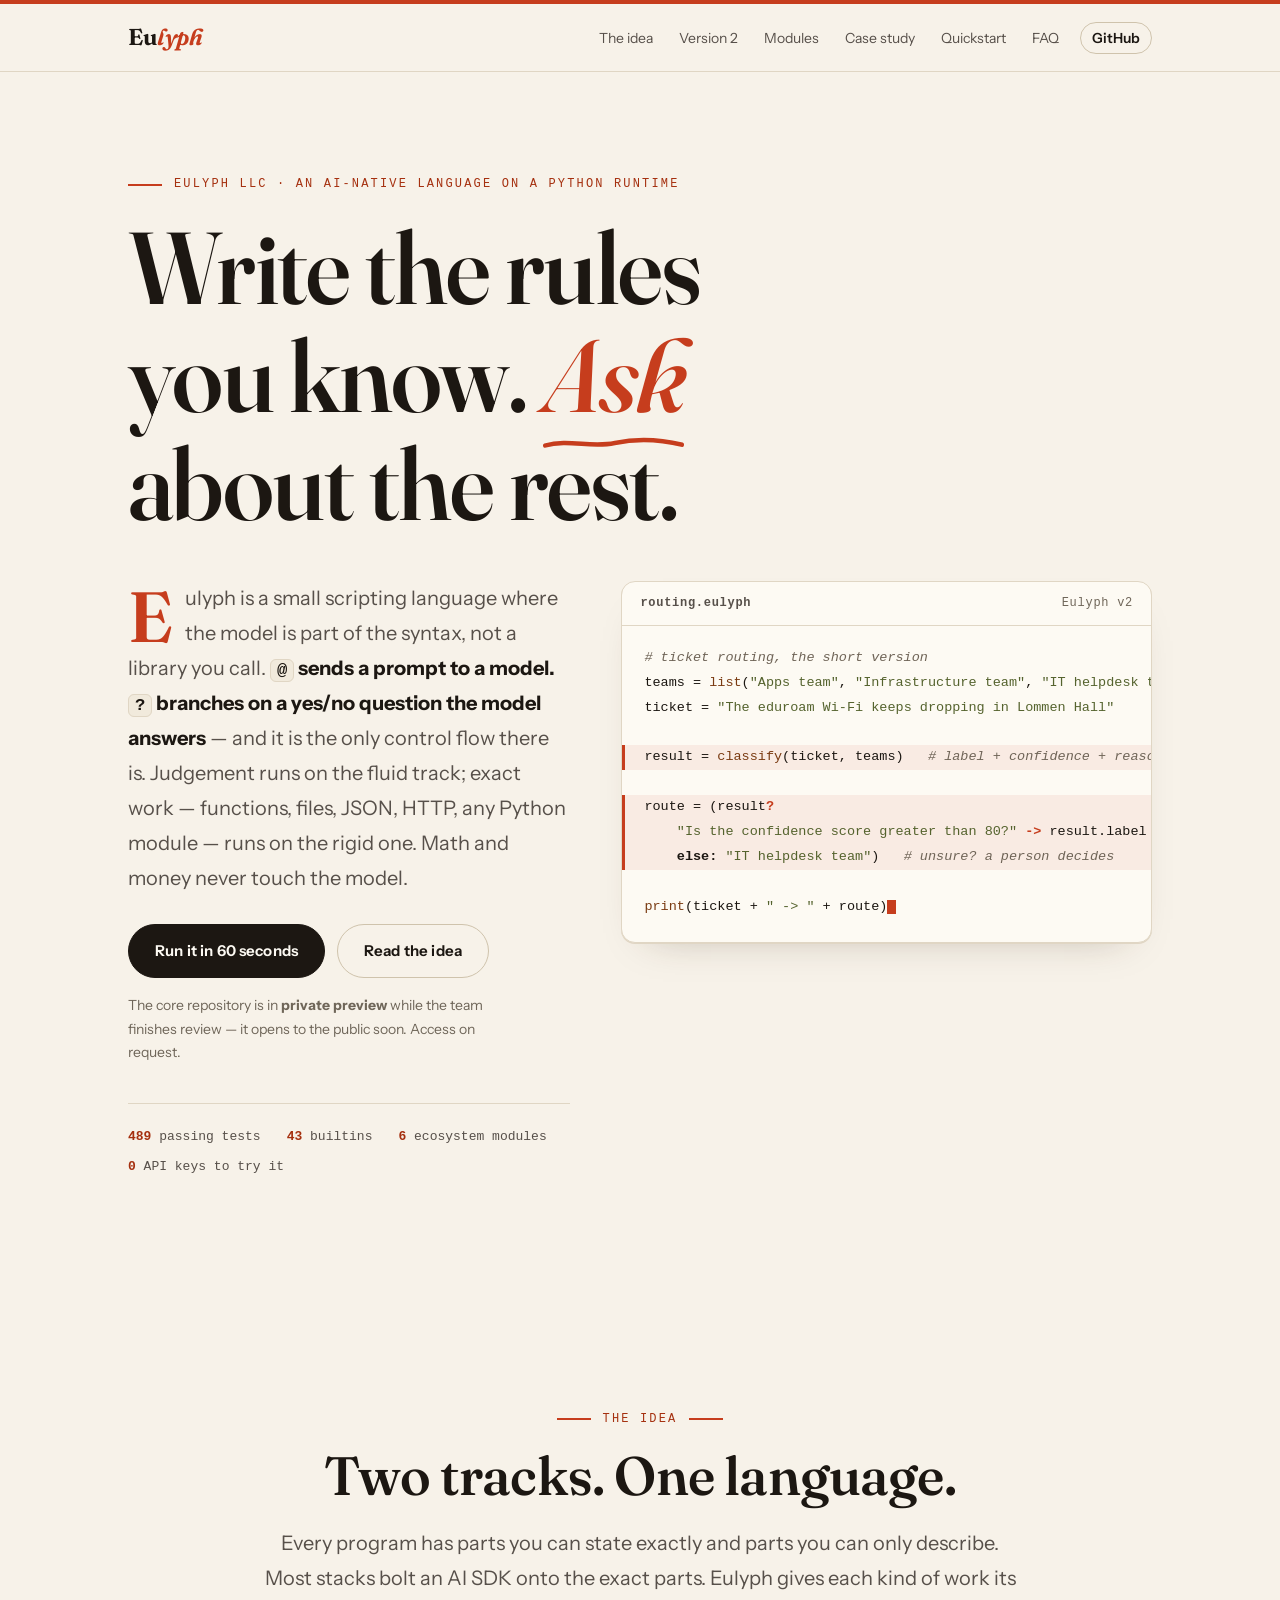
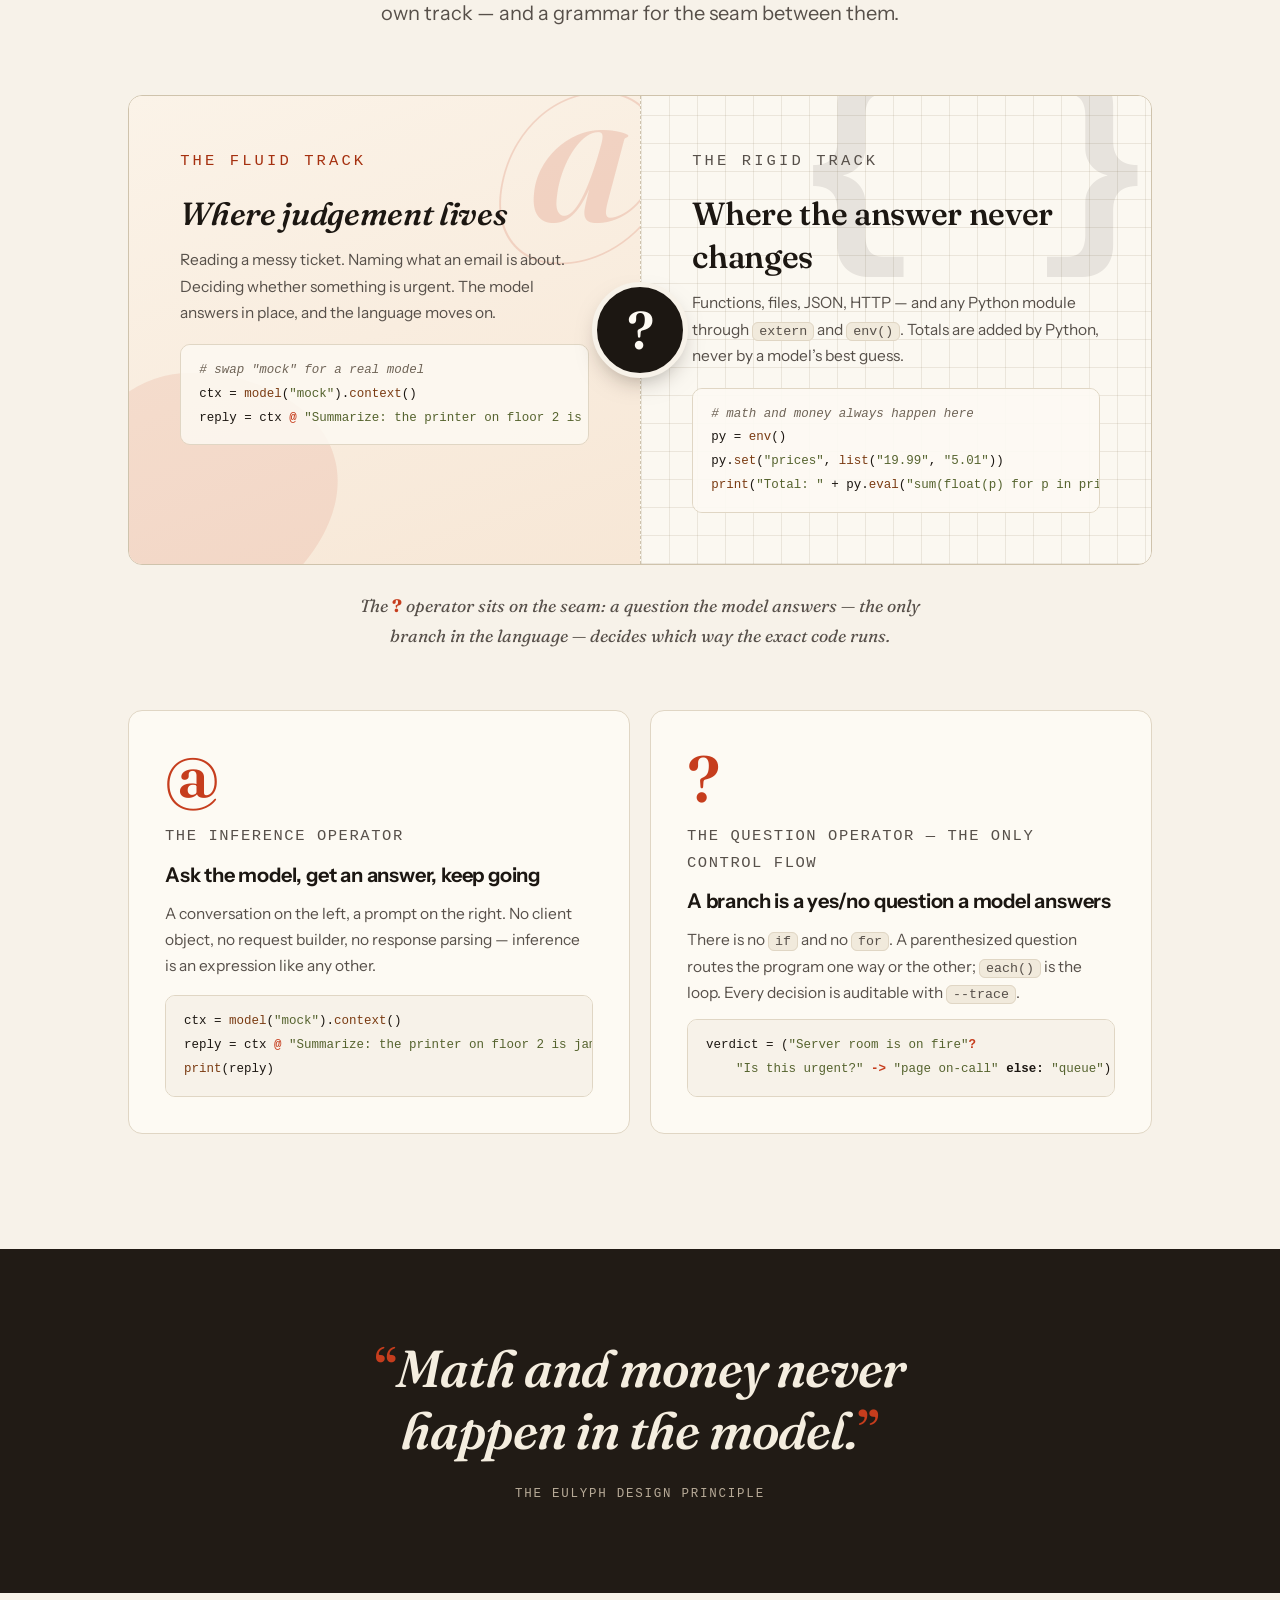
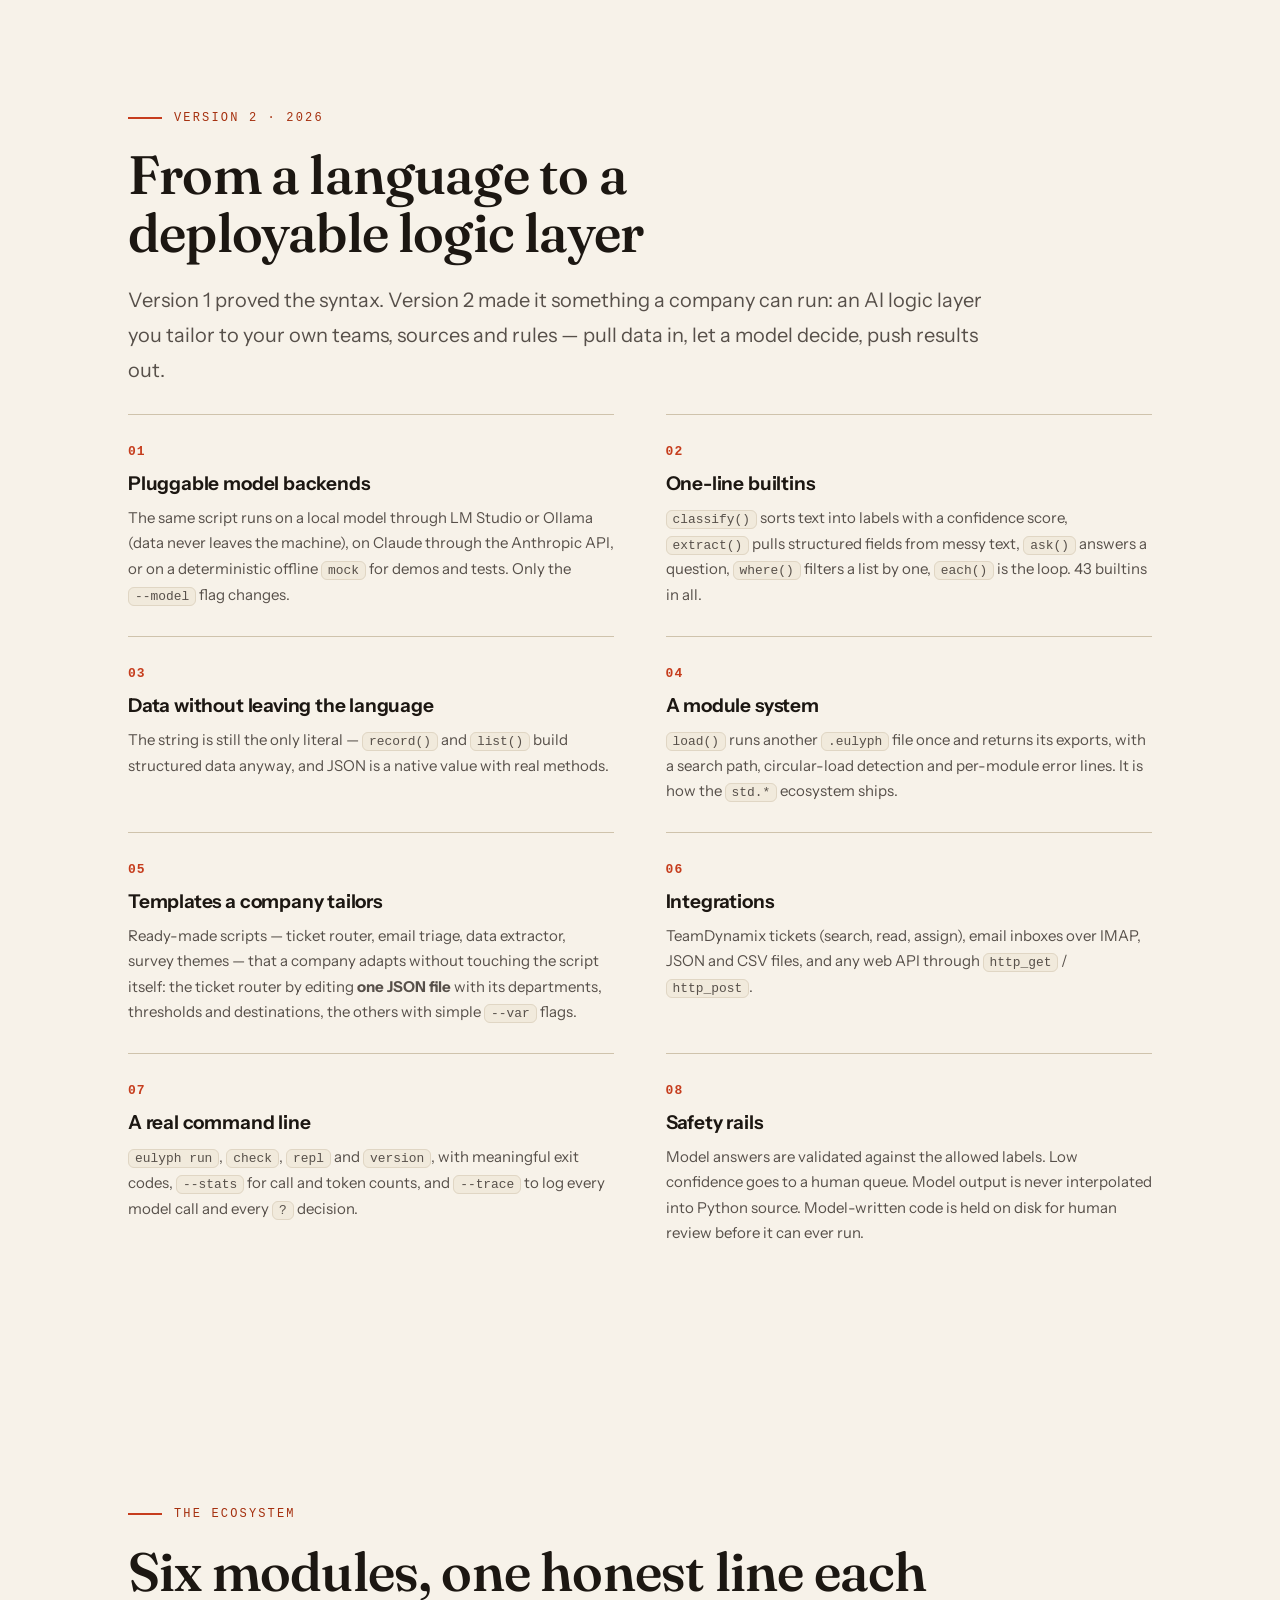
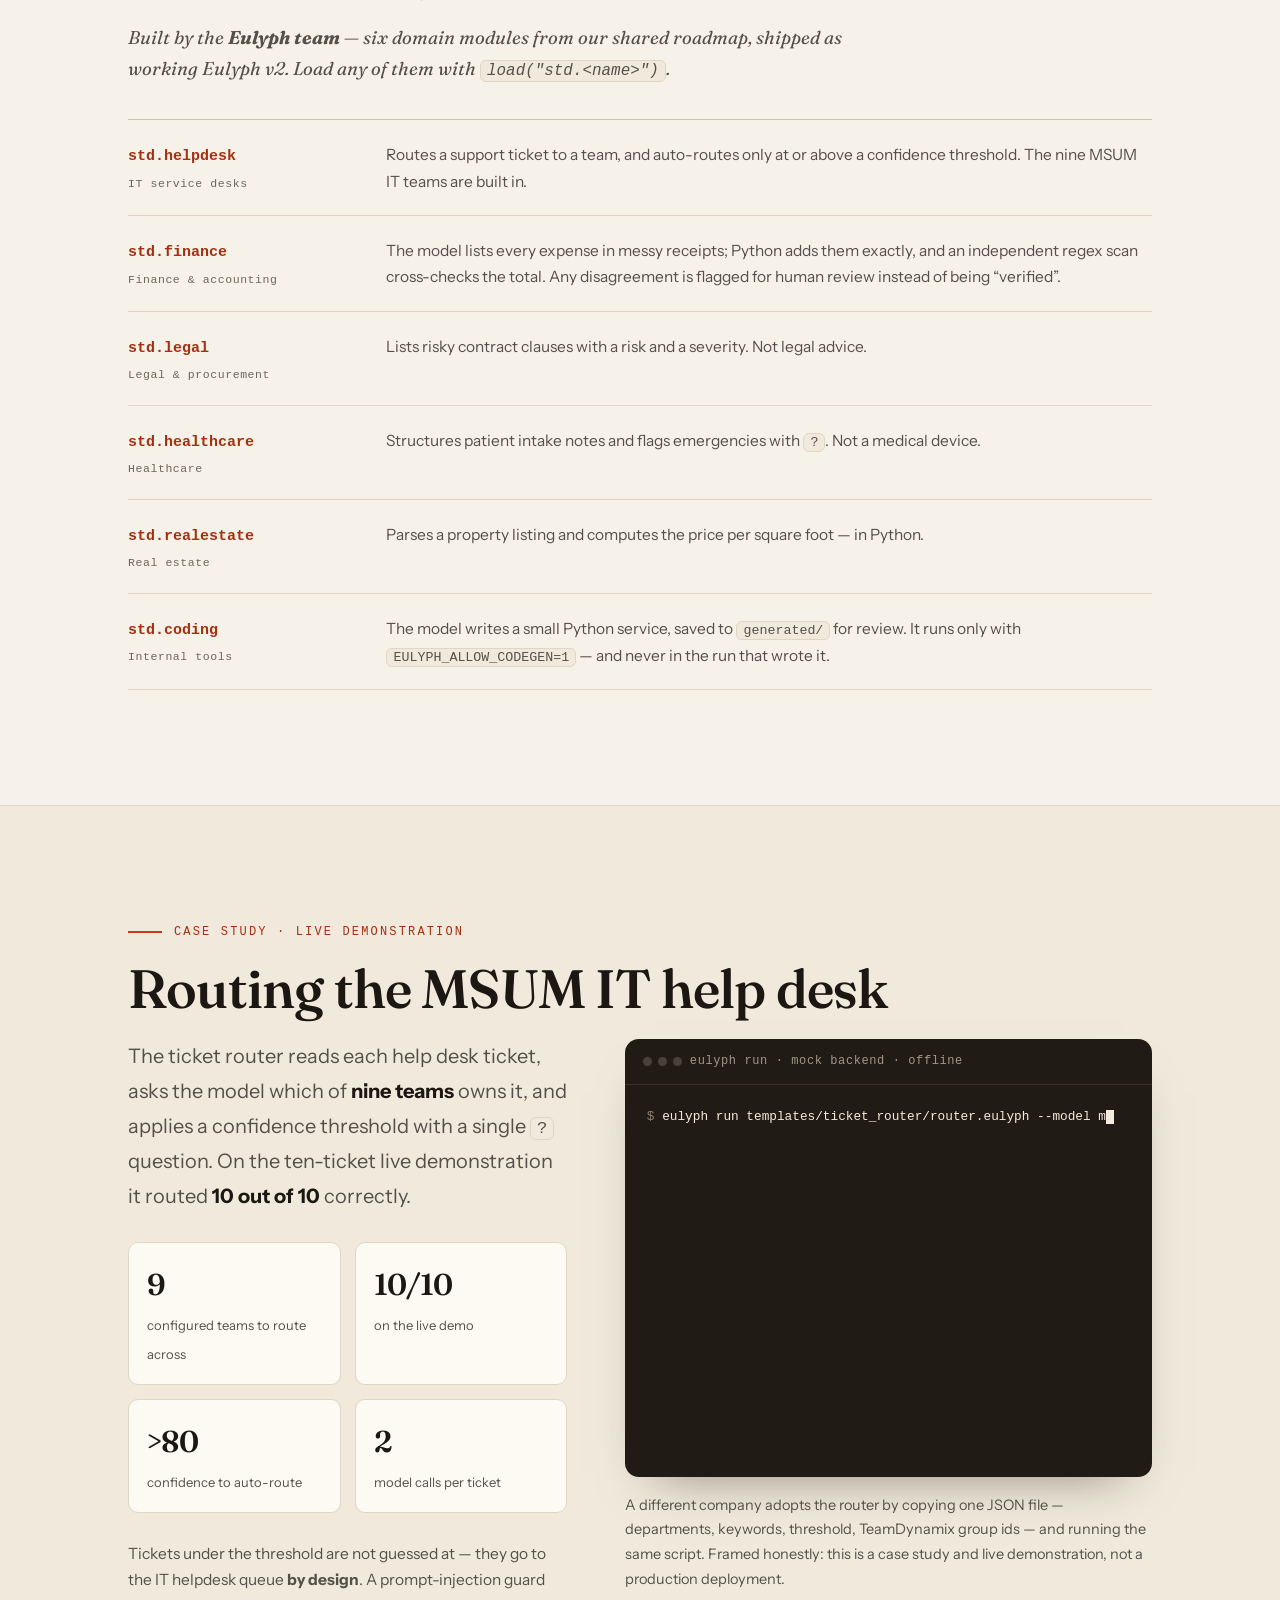
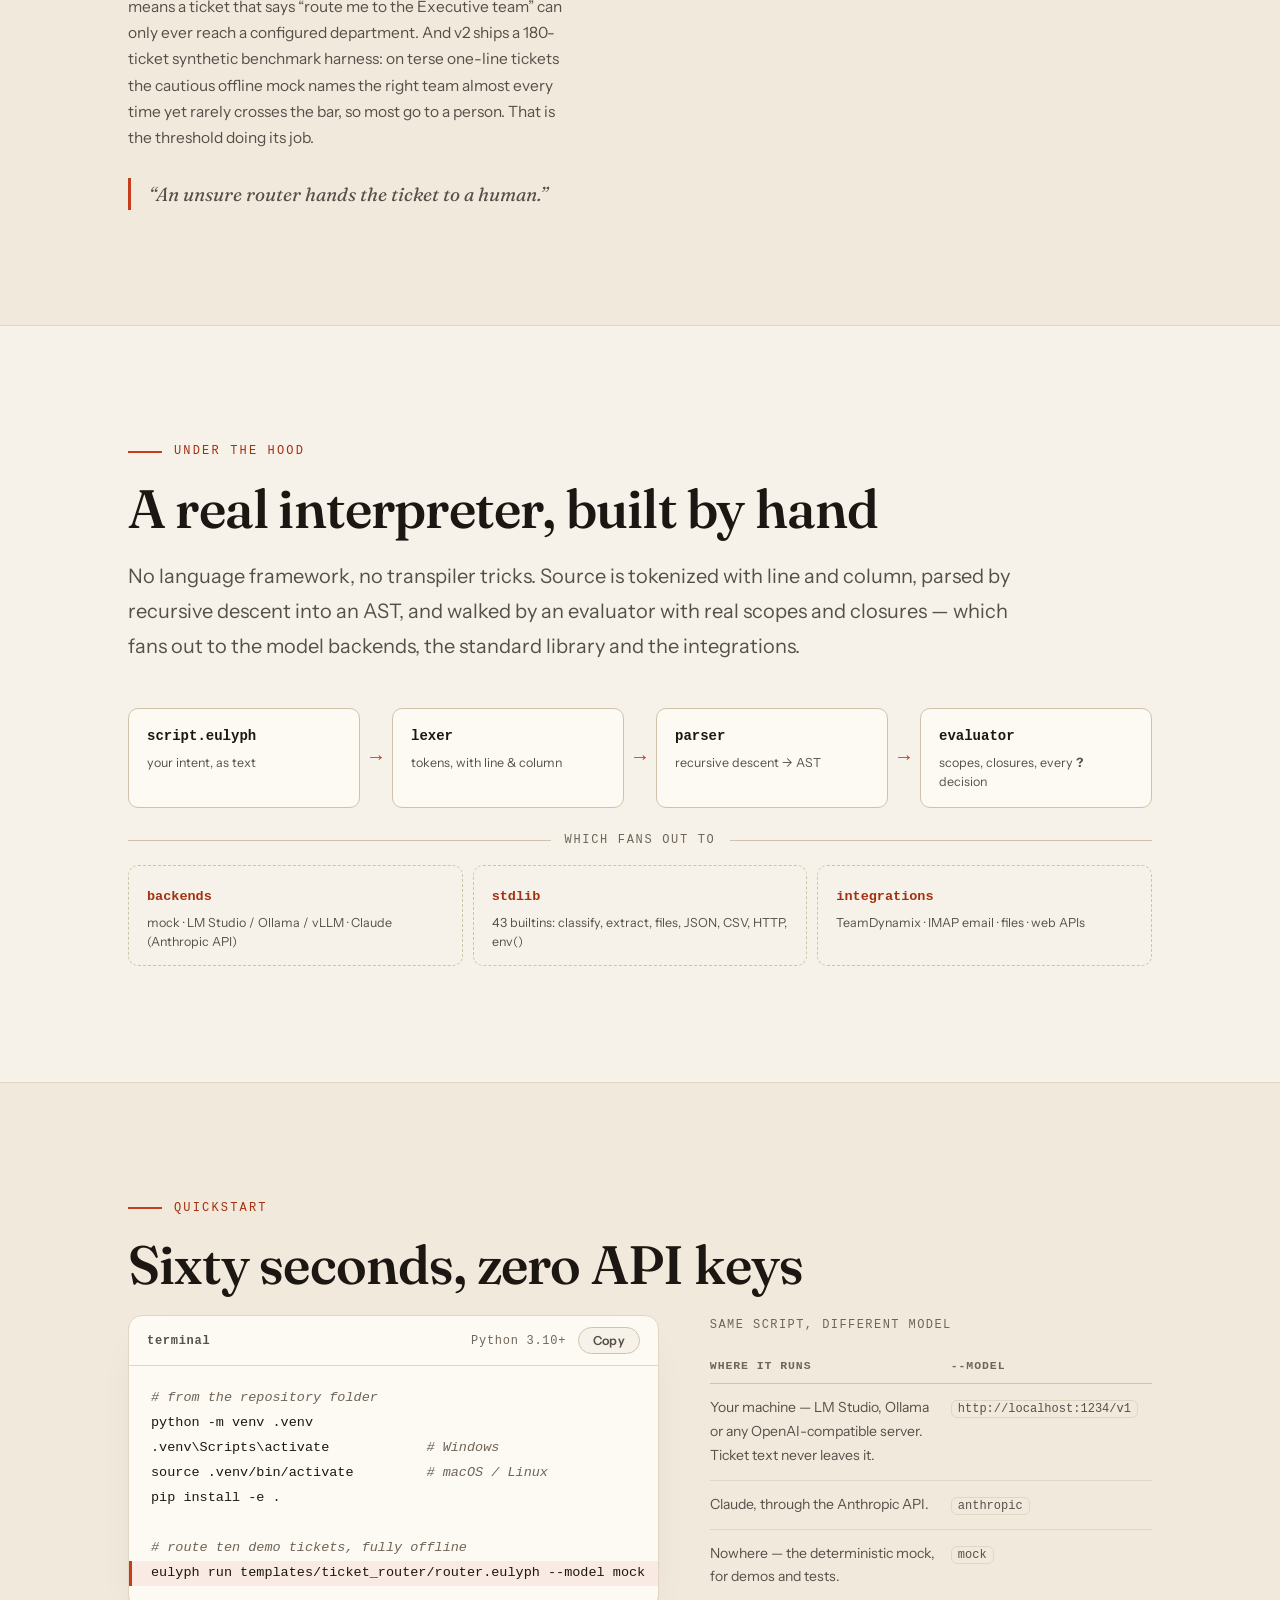
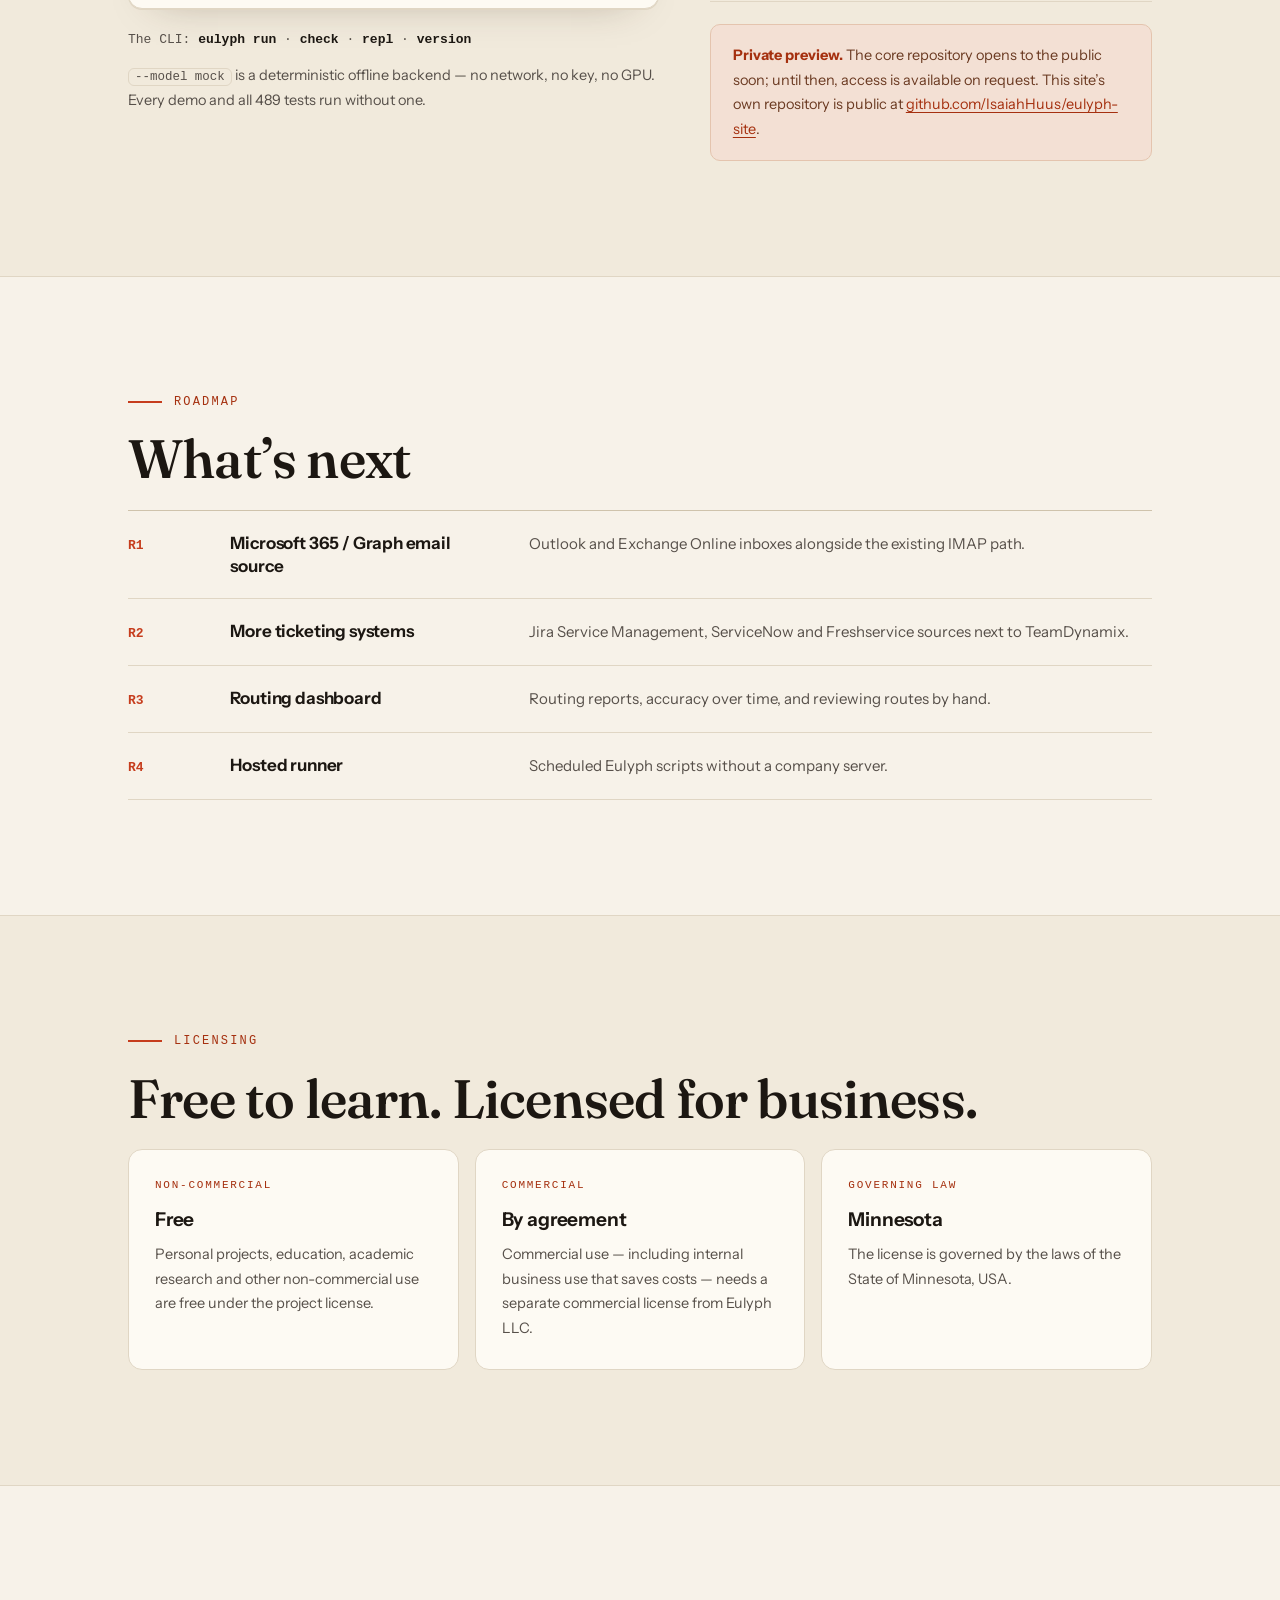
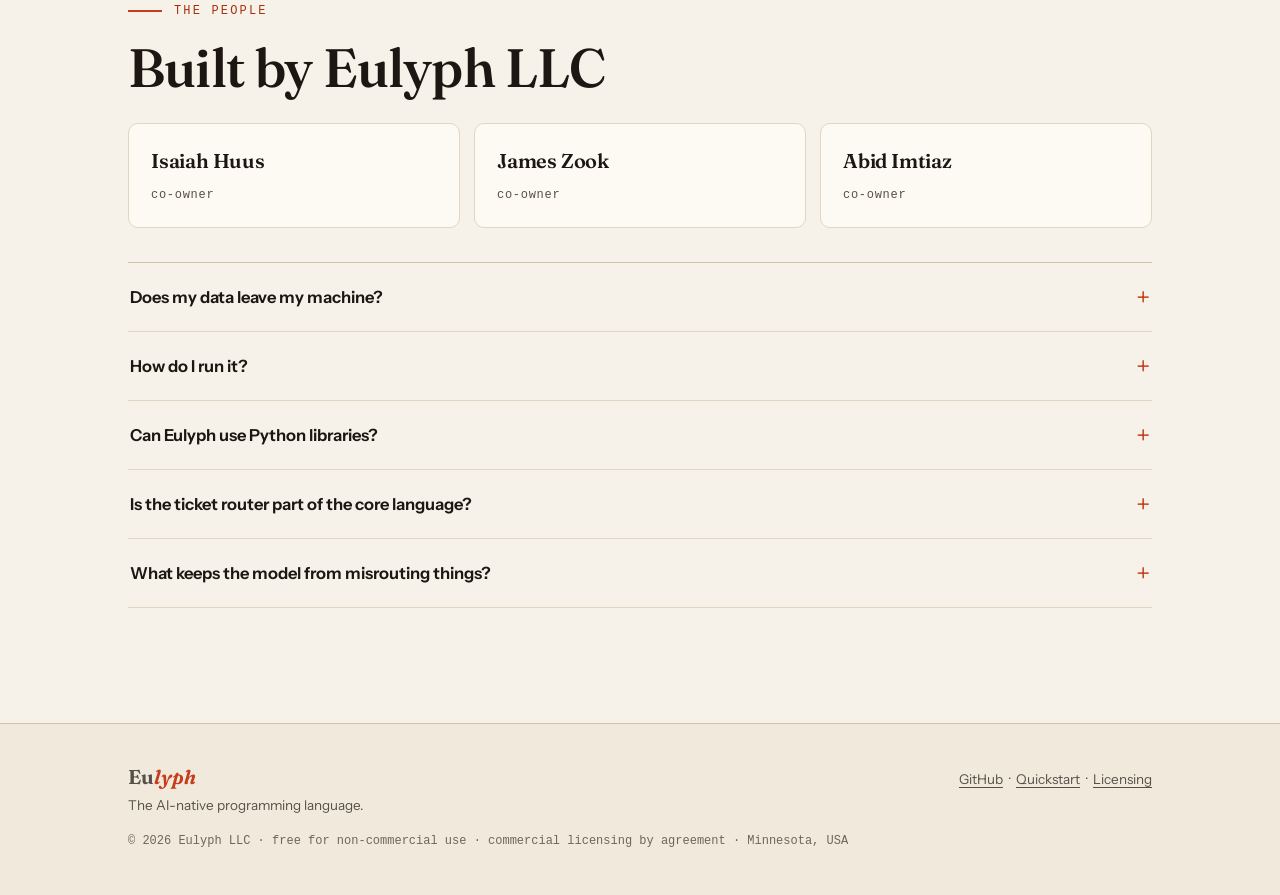
==== commit ea14126b: "Credit modules to the whole team; list all three founders as co-owners Co-Authored-By: Claude Fable " ====
--- a/index.html
+++ b/index.html
@@ -498,7 +498,7 @@
   <div class="wrap">
     <p class="eyebrow rv">The ecosystem</p>
     <h2 id="modules-title" class="rv">Six modules, one honest line each</h2>
-    <p class="mod-credit rv">Designed by <strong>Abid Imtiaz</strong> in the Eulyph-ecosystem project &mdash; his module designs, names and sample data, rewritten as working Eulyph&nbsp;v2. Load any of them with <code>load("std.&lt;name&gt;")</code>.</p>
+    <p class="mod-credit rv">Built by the <strong>Eulyph team</strong> &mdash; six domain modules from our shared roadmap, shipped as working Eulyph&nbsp;v2. Load any of them with <code>load("std.&lt;name&gt;")</code>.</p>
     <div class="mod-list">
       <div class="mod-row rv">
         <div><span class="mod-name">std.helpdesk</span><span class="mod-ind">IT service desks</span></div>
@@ -687,9 +687,9 @@
     <p class="eyebrow rv">The people</p>
     <h2 id="team-title" class="rv">Built by Eulyph LLC</h2>
     <div class="team-row">
-      <div class="team-card rv"><b>Isaiah Huus</b><span>Eulyph LLC</span></div>
-      <div class="team-card rv"><b>James Zook</b><span>core language</span></div>
-      <div class="team-card rv"><b>Abid Imtiaz</b><span>ecosystem modules</span></div>
+      <div class="team-card rv"><b>Isaiah Huus</b><span>co-owner</span></div>
+      <div class="team-card rv"><b>James Zook</b><span>co-owner</span></div>
+      <div class="team-card rv"><b>Abid Imtiaz</b><span>co-owner</span></div>
     </div>
 
     <div class="faq rv" id="faq" role="group" aria-label="Frequently asked questions">
